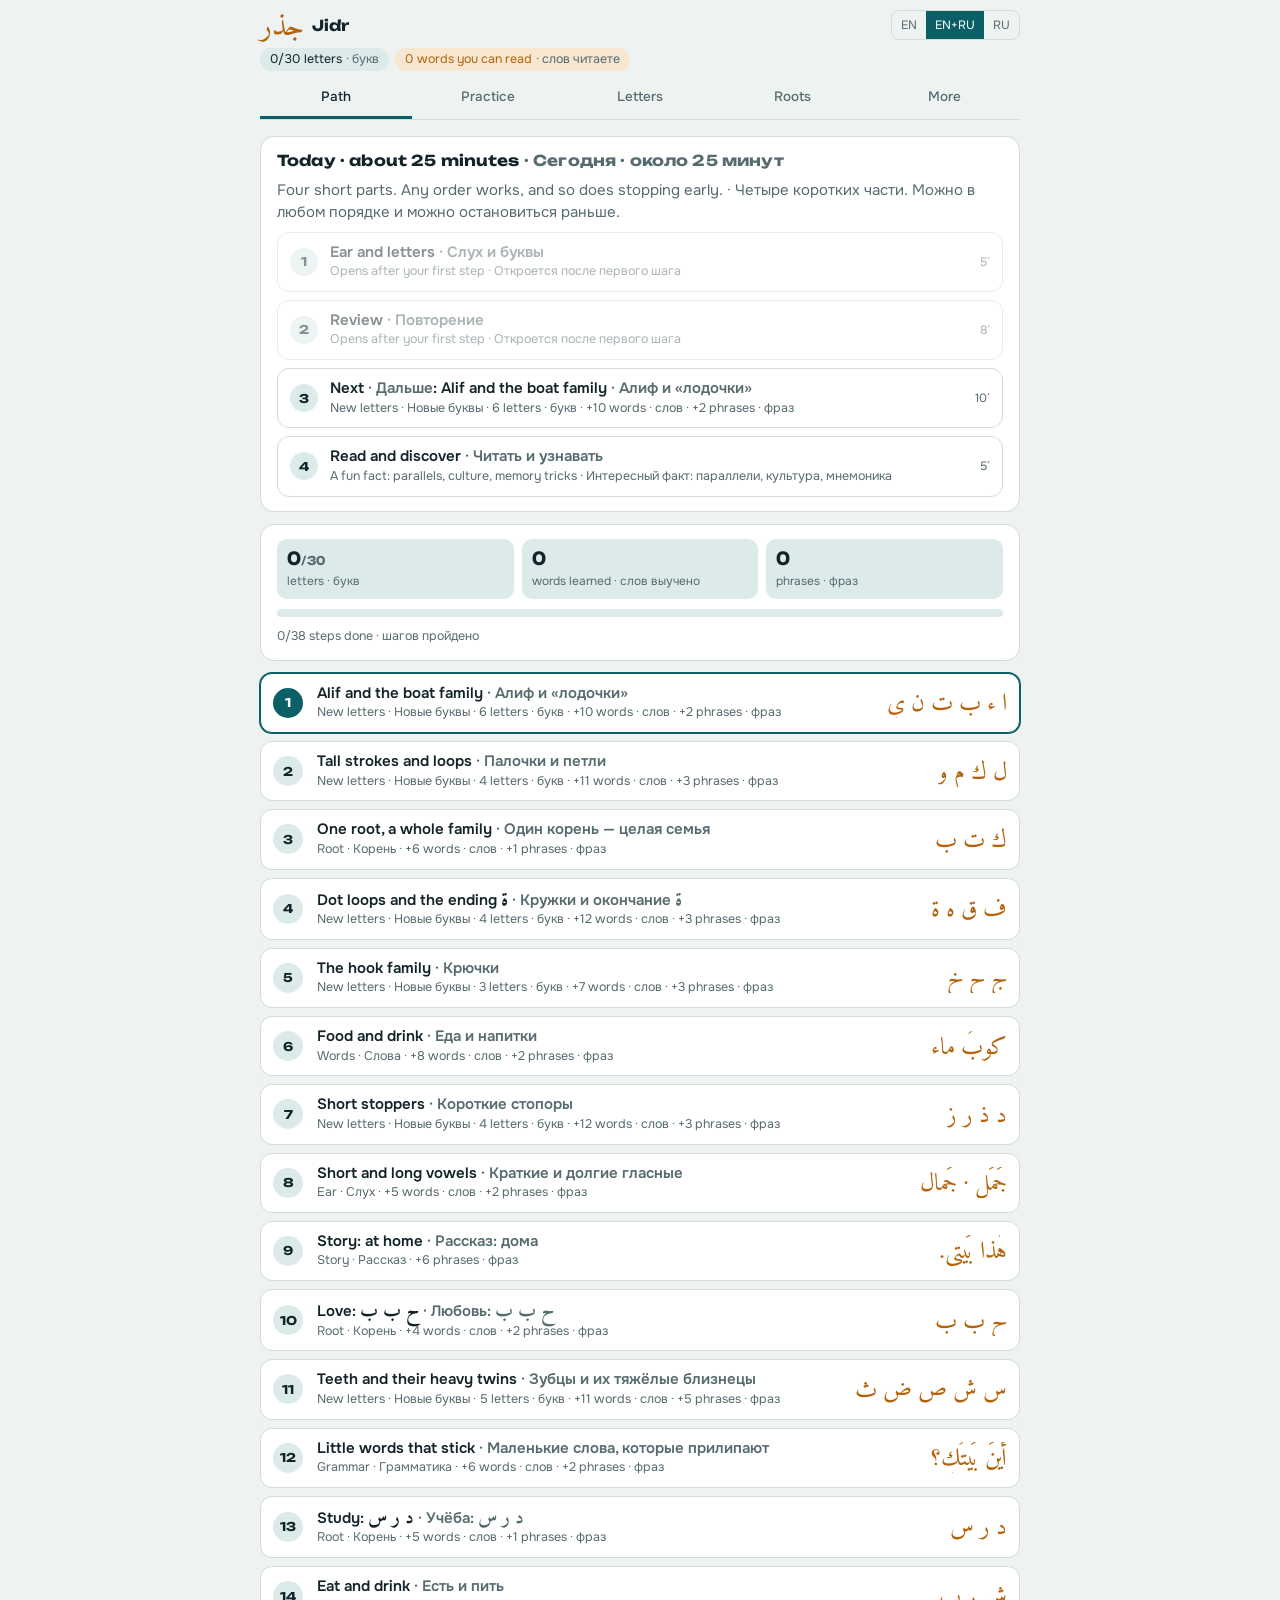
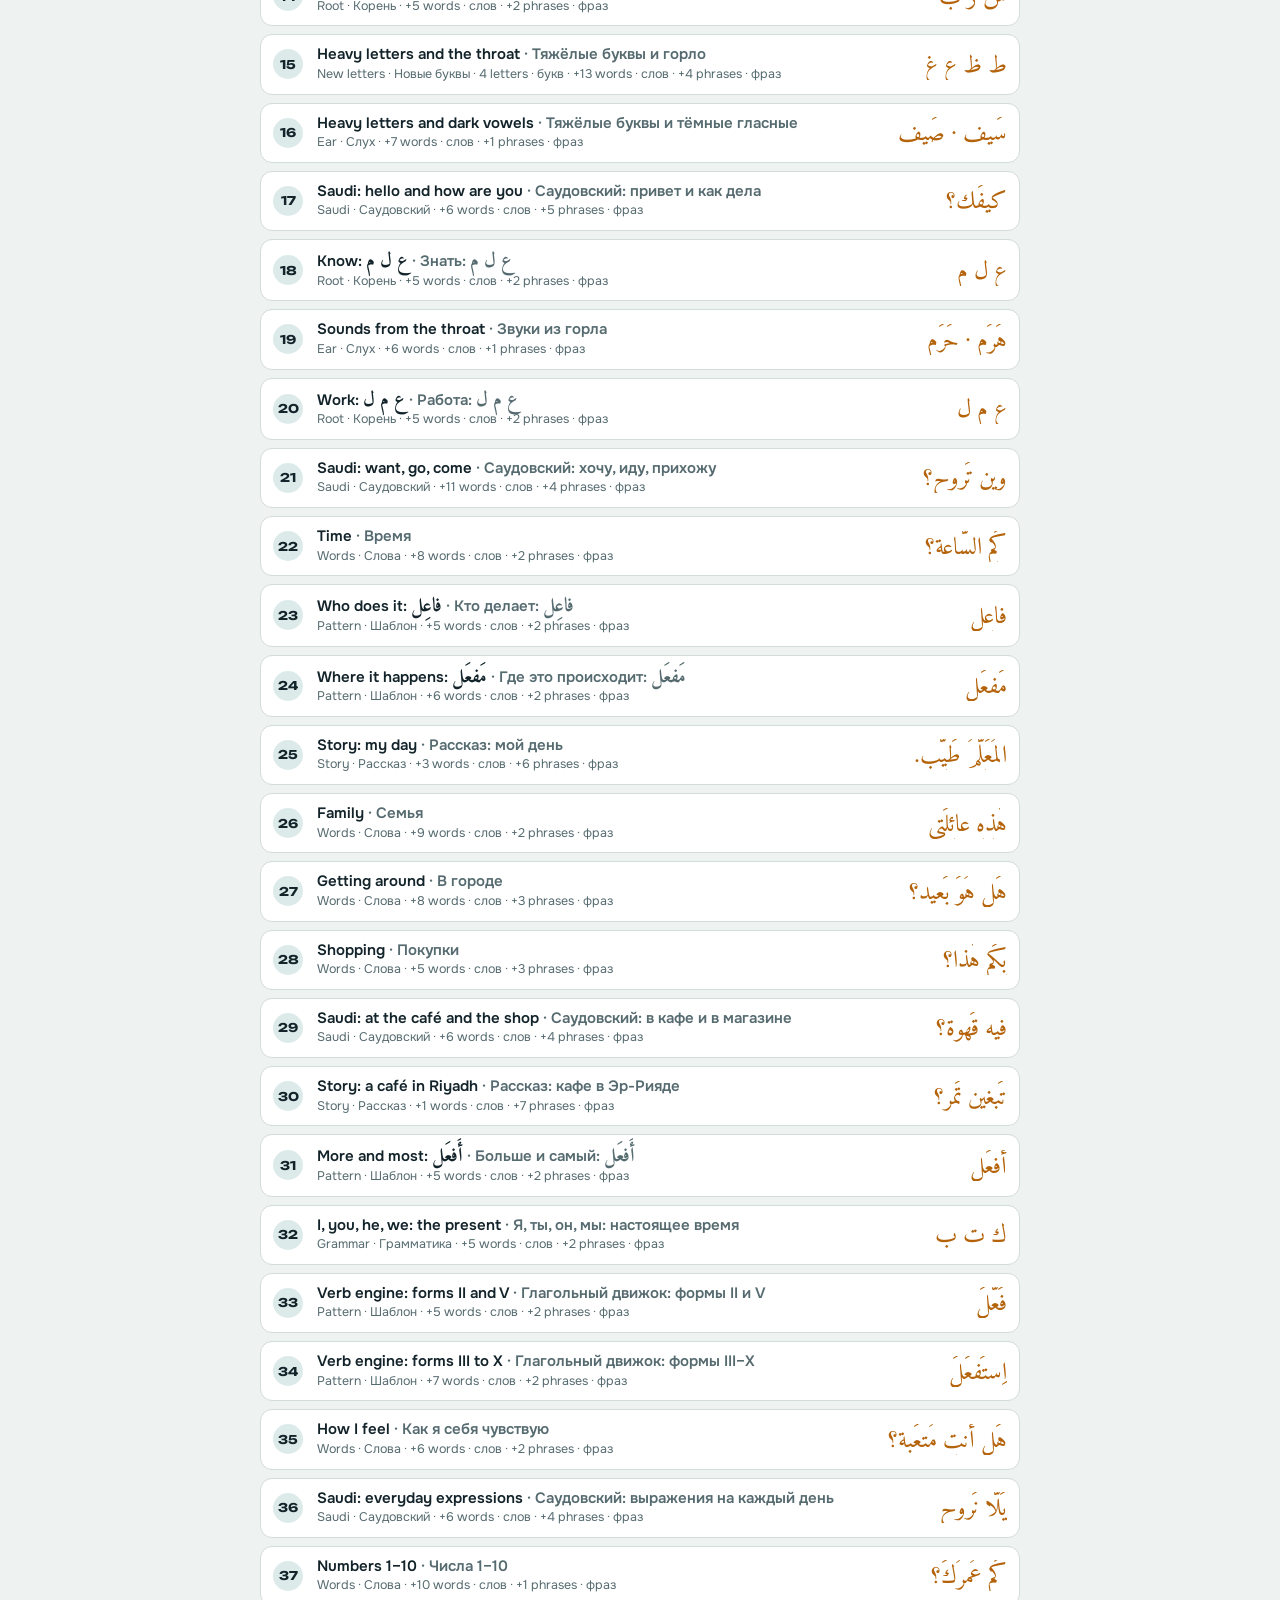
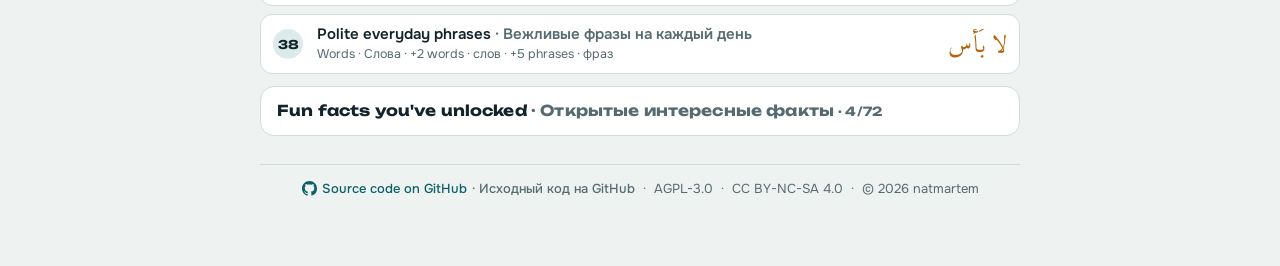
==== index.html @ 7e9fedf8 "Add files via upload" ====
<!doctype html>
<!-- Jidr · Copyright © 2026 natmartem · SPDX-License-Identifier: AGPL-3.0-or-later · see LICENSE and README.md -->
<html lang="en">
<head>
<meta charset="utf-8">
<meta name="viewport" content="width=device-width,initial-scale=1,viewport-fit=cover">
<title>Jidr Arabic</title>
<meta name="description" content="Learn Arabic by roots">
<meta name="theme-color" content="#EEF2F1" media="(prefers-color-scheme: light)">
<meta name="theme-color" content="#0D1A1E" media="(prefers-color-scheme: dark)">
<meta name="color-scheme" content="light dark">
<meta name="mobile-web-app-capable" content="yes">
<meta name="apple-mobile-web-app-capable" content="yes">
<meta name="apple-mobile-web-app-title" content="Jidr">
<link rel="manifest" href="manifest.webmanifest">
<link rel="icon" type="image/png" sizes="32x32" href="icons/favicon-32.png">
<link rel="apple-touch-icon" href="icons/apple-touch-icon.png">
<link rel="stylesheet" href="fonts/fonts.css">
<style>
/* One column of cards under a sticky header. Root letters are always amber; the letter being asked about is pink. */
:root{
  --bg:#EEF2F1; --surface:#FFFFFF; --ink:#12232A; --mute:#566B70; --line:#D2DCDA;
  --accent:#0B5F66; --accent-ink:#FFFFFF; --tint:#DCEBEA;
  --root:#B4630A; --root-tint:#F7E6D0; --hit:#C2185B;
  --good:#1F7A3F; --good-tint:#DDF0E3; --bad:#B3261E; --bad-tint:#F8DEDB;
  --f-display:'Unbounded','Onest',system-ui,sans-serif;
  --f-body:'Onest','Noto Sans','Segoe UI',system-ui,sans-serif;
  --f-ar:'Amiri','Noto Naskh Arabic','Geeza Pro','Traditional Arabic',serif;
  color-scheme:light;
}
@media (prefers-color-scheme:dark){:root:not([data-theme="light"]){
  --bg:#0D1A1E; --surface:#14262B; --ink:#E6F0EE; --mute:#93AAAE; --line:#263C42;
  --accent:#5CC4C9; --accent-ink:#06282B; --tint:#1B3A3F;
  --root:#F0A04B; --root-tint:#3A2A14; --hit:#FF79B0;
  --good:#5BC47E; --good-tint:#16301F; --bad:#FF8A80; --bad-tint:#3A1B19; color-scheme:dark}}
:root[data-theme="dark"]{
  --bg:#0D1A1E; --surface:#14262B; --ink:#E6F0EE; --mute:#93AAAE; --line:#263C42;
  --accent:#5CC4C9; --accent-ink:#06282B; --tint:#1B3A3F;
  --root:#F0A04B; --root-tint:#3A2A14; --hit:#FF79B0;
  --good:#5BC47E; --good-tint:#16301F; --bad:#FF8A80; --bad-tint:#3A1B19; color-scheme:dark}

*{box-sizing:border-box}
html{-webkit-text-size-adjust:100%}
body{margin:0;background:var(--bg);color:var(--ink);font:400 15px/1.5 var(--f-body);
  padding-left:max(16px,env(safe-area-inset-left,0px));padding-right:max(16px,env(safe-area-inset-right,0px));
  padding-bottom:env(safe-area-inset-bottom,0px)}
body::before{content:"";position:fixed;inset:0 0 auto;height:env(safe-area-inset-top,0px);background:var(--bg);z-index:10}
.wrap{max-width:760px;margin:0 auto;padding-block:0 64px}
h1,h2,h3,p{margin:0}
h2{font:700 15px/1.3 var(--f-display);letter-spacing:.01em;text-wrap:balance}
h3{font:600 15px/1.3 var(--f-body)}
small,.muted{color:var(--mute)}
button{font:inherit;color:inherit;cursor:pointer;-webkit-tap-highlight-color:transparent}
:focus-visible{outline:2px solid var(--accent);outline-offset:2px}
[hidden]{display:none!important}

.ar{font-family:var(--f-ar);direction:rtl;unicode-bidi:isolate;line-height:1.6}
.rt{color:var(--root)}
.hit{color:var(--hit)}
.l-ru{color:var(--mute)}
.ai{font-family:var(--f-ar);font-size:1.3em;line-height:1;direction:rtl;unicode-bidi:isolate;white-space:nowrap}
body[data-lang="en"] .l-ru,body[data-lang="en"] .t-ru{display:none}
body[data-lang="ru"] .l-en,body[data-lang="ru"] .t-en,body[data-lang="both"] .t-ru{display:none}
body[data-lang="ru"] .l-ru{color:inherit}
body[data-lang="both"] .l-en+.l-ru::before{content:" · "}
.bl .l-en,.bl .l-ru{display:block}
body[data-lang="both"] .bl .l-en+.l-ru::before{content:none}

/* header */
.top{position:sticky;top:env(safe-area-inset-top,0px);z-index:9;background:var(--bg);padding-top:10px;border-bottom:1px solid var(--line)}
.bar-row{display:flex;align-items:center;justify-content:space-between;gap:8px 12px}
.brand{display:flex;align-items:center;gap:8px;min-width:0}
.brand-ar{font-size:30px;line-height:1;color:var(--root)}
.brand b{font:700 15px var(--f-display)}
.lang{display:flex;border:1px solid var(--line);border-radius:8px;overflow:hidden;flex:none}
.lang button{border:0;background:transparent;padding:5px 9px;font-size:12px;color:var(--mute)}
.lang button[aria-pressed="true"]{background:var(--accent);color:var(--accent-ink)}
.stats{display:flex;flex-wrap:wrap;gap:6px;margin-top:8px}
.pill{display:inline-flex;align-items:center;gap:4px;border-radius:999px;background:var(--tint);padding:2px 10px;font-size:12.5px;font-variant-numeric:tabular-nums}
.pill.root{background:var(--root-tint);color:var(--root)}
.pill.warn{background:var(--bad-tint);color:var(--bad)}
.pill.pop{animation:pop .4s}
.tabs{display:grid;grid-template-columns:repeat(5,1fr);margin-top:6px}
.tabs button{border:0;background:transparent;padding:10px 2px 9px;font-weight:500;font-size:13.5px;color:var(--mute);border-bottom:3px solid transparent}
.tabs button[aria-selected="true"]{color:var(--ink);border-bottom-color:var(--accent)}

main{padding-top:16px;display:flex;flex-direction:column;gap:12px}
.card{background:var(--surface);border:1px solid var(--line);border-radius:14px;padding:14px 16px;display:flex;flex-direction:column;gap:10px}
.lead{color:var(--mute)}
.btn{border:1px solid var(--line);background:var(--surface);border-radius:10px;padding:9px 14px;font-weight:500;text-align:center}
.btn.primary{background:var(--accent);border-color:var(--accent);color:var(--accent-ink)}
.btn.primary .l-ru,.hero .l-ru,.dr.main .l-ru,.seg button[aria-pressed="true"] .l-ru,.lang .l-ru{color:inherit;opacity:.85}
.btn.big{padding:13px 18px;font-size:16px;width:100%}
.btn.link{border:0;background:none;padding:4px 0;color:var(--accent);text-decoration:underline;text-underline-offset:3px}
.btn:disabled{opacity:.45;cursor:not-allowed}
.row{display:flex;flex-wrap:wrap;gap:8px;align-items:center}
.seg{display:inline-flex;border:1px solid var(--line);border-radius:10px;overflow:hidden;align-self:flex-start}
.seg button{border:0;background:var(--surface);padding:7px 12px;font-size:13.5px;color:var(--mute)}
.seg button[aria-pressed="true"]{background:var(--accent);color:var(--accent-ink)}
.bar{height:8px;border-radius:6px;background:var(--tint);overflow:hidden}
.bar i{display:block;height:100%;background:var(--accent);border-radius:6px;transition:width .3s}
.bar.root i{background:var(--root)}

/* small controls */
.spk{flex:none;display:inline-grid;place-items:center;width:34px;height:34px;border-radius:50%;border:0;background:var(--tint);color:var(--accent)}
.spk.big{width:64px;height:64px}
.spk.big svg{width:30px;height:30px}
.spk.playing{background:var(--accent);color:var(--accent-ink)}
.trv{border:1px dashed var(--line);background:transparent;border-radius:6px;padding:0 7px;font-size:12px;color:var(--mute);min-height:26px}
.trs{font-style:italic;color:var(--mute);font-size:13.5px}
.pchip{display:inline-block;border-radius:6px;background:var(--root-tint);padding:0 8px;font-size:18px;line-height:1.5}
.tag{display:inline-block;font-size:11.5px;border-radius:5px;padding:0 6px;background:var(--tint);color:var(--mute)}

/* path */
.hero{background:var(--accent);color:var(--accent-ink);border:0}
.hero .muted,.hero small{color:inherit;opacity:.8}
.hero .btn{background:var(--accent-ink);color:var(--accent);border-color:var(--accent-ink);font-weight:600}
.hero-ar{font-size:44px;line-height:1.4;letter-spacing:.08em}
.kpis{display:grid;grid-template-columns:repeat(3,1fr);gap:8px}
.kpi{background:var(--tint);border-radius:10px;padding:8px 10px}
.kpi b{display:block;font:700 18px var(--f-display);font-variant-numeric:tabular-nums}
.kpi small{font-size:12px}
.steps{display:flex;flex-direction:column;gap:8px}
.st{display:grid;grid-template-columns:34px minmax(0,1fr) auto;gap:10px;align-items:center;width:100%;text-align:left;background:var(--surface);border:1px solid var(--line);border-radius:12px;padding:10px 12px}
.st:disabled{cursor:default}
.st.locked{opacity:.55}
.st.cur{border-color:var(--accent);box-shadow:0 0 0 1px var(--accent)}
.st-n{width:30px;height:30px;border-radius:50%;background:var(--tint);display:grid;place-items:center;font:700 12px var(--f-display)}
.st.done .st-n{background:var(--good);color:var(--surface)}
.st.cur .st-n{background:var(--accent);color:var(--accent-ink)}
.st-t{min-width:0}
.st-t b{display:block;font-weight:600;line-height:1.3}
.st-t small{display:block;font-size:12.5px}
.st-ar{font-size:24px;line-height:1.3;color:var(--root);max-width:34vw;overflow:hidden;white-space:nowrap;text-overflow:ellipsis}

/* step page */
.back{align-self:flex-start;border:0;background:none;color:var(--accent);padding:2px 0;font-weight:500}
.kind{font-size:12px;letter-spacing:.06em;text-transform:uppercase;color:var(--mute)}
.lcard{display:grid;grid-template-columns:84px minmax(0,1fr);gap:4px 14px;padding:10px 0;border-top:1px dashed var(--line)}
.lcard:first-of-type{border-top:0}
.big{font-size:64px;line-height:1.2;text-align:center;color:var(--accent)}
.lc-meta{min-width:0;display:flex;flex-direction:column;gap:4px}
.nm{display:flex;flex-wrap:wrap;gap:4px 8px;align-items:center}
.tr{font-style:italic;color:var(--mute)}
.sm{display:inline-block;border-radius:6px;padding:0 8px;font-size:12.5px;font-weight:500}.sm.sun{background:var(--root-tint);color:var(--root)}.sm.moon{background:var(--tint);color:var(--accent)}
.dots{display:inline-block;background:var(--root-tint);color:var(--root);border-radius:6px;padding:0 8px;font-size:12.5px;font-weight:500;align-self:flex-start}
.snd{font-size:13.5px}
.snd .lg{display:inline-block;width:24px;font-size:11px;font-weight:600;color:var(--mute)}
.forms{grid-column:1 / -1;display:flex;flex-wrap:wrap;gap:6px}
.fm{text-align:center;min-width:56px;background:var(--tint);border-radius:8px;padding:2px 8px 3px}
.fm .ar{font-size:30px;line-height:1.85;display:block}
.fm small{margin-top:-2px}
.fm small{font-size:10.5px;display:block}
.alike{grid-column:1 / -1;font-size:13px;display:flex;flex-wrap:wrap;gap:4px 10px;align-items:center}
.alike .ar{font-size:24px;line-height:1.2}
.alike .me{color:var(--accent)}
.marks{display:grid;grid-template-columns:repeat(auto-fit,minmax(96px,1fr));gap:8px}
.mk{background:var(--tint);border-radius:10px;padding:6px;text-align:center}
.mk .ar{font-size:32px;line-height:1.4}
.mk b{display:block;font-size:13px}
.mk small{font-size:11.5px;display:block}
.wl{display:flex;flex-direction:column}
.wr{display:grid;grid-template-columns:minmax(104px,40%) minmax(0,1fr);gap:4px 12px;align-items:center;padding:8px 0;border-top:1px solid var(--line)}
.wr:first-child{border-top:0}
.wr .w-ar{font-size:32px;line-height:1.45;text-align:center}
.wr.ph{grid-template-columns:1fr}
.wr.ph .w-ar{font-size:30px;text-align:right}
.w-i{min-width:0;display:flex;flex-direction:column;gap:4px}
.w-i .row{gap:6px}
.wr.locked .w-ar{opacity:.45}
.need{font-size:12px;color:var(--mute)}
.rootbig{font-size:52px;line-height:1.3;letter-spacing:.25em;color:var(--root);text-align:center}
.patbig{font-size:46px;line-height:1.4;text-align:center}
.sticky-cta{position:sticky;bottom:calc(10px + env(safe-area-inset-bottom,0px));z-index:5;display:flex;flex-direction:column;gap:6px;align-items:stretch}
.sticky-cta .btn.primary{box-shadow:0 6px 20px rgba(0,0,0,.18)}

.lex{grid-column:1 / -1;display:flex;flex-direction:column;gap:2px;margin-top:4px}
.lx{display:grid;grid-template-columns:minmax(96px,38%) minmax(0,1fr) auto;gap:10px;align-items:center;border-top:1px solid var(--line);padding:4px 0}
.lx .ar{font-size:32px;line-height:1.5;text-align:center}
.lx>span:nth-child(2){font-size:14px}
.splt{display:block;width:100%;font-size:28px;line-height:1.6;letter-spacing:.06em;color:var(--accent)}
.wr.ph .splt{text-align:right}
.trv[aria-pressed="true"]{border-style:solid;color:var(--accent)}
.mrk{display:grid;grid-template-columns:96px minmax(0,1fr);gap:12px;align-items:center;padding:8px 0;border-top:1px dashed var(--line)}
.mrk:first-of-type{border-top:0}
.mrk-ex{font-size:34px;text-align:center;color:var(--accent)}
.mrk p{font-size:14px;color:var(--mute)}
.syl{display:flex;flex-wrap:nowrap;gap:5px;align-items:center;padding:6px 0;border-top:1px dashed var(--line)}
.syl:first-of-type{border-top:0}
.sy{flex:1 1 40px;min-width:0;max-width:60px;text-align:center;background:var(--tint);border-radius:8px;padding:0 2px}
.sy .ar{display:block;font-size:28px;line-height:1.9}
.sy small{display:block;font-size:12px;line-height:1.2;padding-bottom:2px}

button.pchip{border:0;color:inherit;cursor:pointer}
button.pc{border:0;font:inherit;color:inherit;cursor:pointer;display:flex;flex-direction:column;align-items:center;gap:2px}
button.pc .tag{margin-top:4px}
.pbtn{display:block;width:100%;border:0;background:none;color:inherit;font-family:var(--f-ar)}
.sheet-bg{position:fixed;inset:0;background:rgba(0,0,0,.45);z-index:40}
.sheet{position:fixed;left:0;right:0;bottom:0;max-height:88vh;overflow-y:auto;z-index:41;background:var(--surface);border-radius:18px 18px 0 0;
  padding:12px max(16px,env(safe-area-inset-left,0px)) calc(20px + env(safe-area-inset-bottom,0px));display:flex;flex-direction:column;gap:8px;max-width:760px;margin:0 auto;box-shadow:0 -8px 30px rgba(0,0,0,.25)}
.sheet .x{border:0;background:none;font-size:26px;line-height:1;color:var(--mute);padding:2px 8px}
.peqs{display:flex;flex-direction:column}
.peq{padding:8px 0;border-top:1px solid var(--line);display:flex;flex-direction:column;gap:2px}
.peq:first-child{border-top:0}
.peq.locked .peq-f{opacity:.6}
.peq-f{font-size:26px;line-height:1.6;display:flex;flex-wrap:wrap;align-items:center;gap:2px 8px;justify-content:flex-start}
.peq-f .r{color:var(--root);letter-spacing:.2em}
.peq-f .pt{font-size:22px;opacity:.85}
.peq-f .plus{font:600 16px var(--f-body);color:var(--mute)}
.peq-f .w{font-size:32px}
.peq-m{font-size:14px}
body.noscroll{overflow:hidden}

.sylg{display:grid;grid-template-columns:34px repeat(6,minmax(0,1fr));gap:5px;align-items:center}
.sylg .vh{text-align:center;font-size:12.5px;color:var(--mute);font-weight:600}
.sylg .sy{text-align:center;background:var(--tint);border-radius:8px;font-size:28px;line-height:1.9;min-width:0}
.sylg .sys .spk{width:30px;height:30px}
.lname{font-size:24px;line-height:1.3;color:var(--accent)}
.cue{font-size:14px;color:var(--mute)}
.mn{font-size:13.5px;background:var(--tint);border-radius:8px;padding:4px 8px}
.q-cue{font:600 22px/1.35 var(--f-body);color:var(--accent);max-width:22ch}
.vchip{display:inline-block;border-radius:999px;background:var(--root-tint);color:var(--root);font:700 18px var(--f-display);padding:2px 14px}
.vl{font:700 20px var(--f-display)}
.q-pic,.pic{font-size:54px;line-height:1.2}
.pic{font-size:40px}
.gl{font-size:24px;color:var(--root);letter-spacing:.15em}
.fact{background:var(--tint);border-radius:10px;padding:10px 12px;display:flex;flex-direction:column;gap:4px}
.fact .fk{font-size:12px;font-weight:600;letter-spacing:.03em;color:var(--accent)}
.fact p{font-size:14.5px}
details.disc>summary{list-style:none;cursor:pointer}
details.disc>summary::-webkit-details-marker{display:none}
.sess{gap:8px}
.sb{display:grid;grid-template-columns:30px minmax(0,1fr) auto;gap:10px;align-items:center;text-align:left;border:1px solid var(--line);background:var(--surface);border-radius:12px;padding:10px 12px;width:100%}
.sb:disabled{opacity:.5}
.sb-n{width:28px;height:28px;border-radius:50%;background:var(--tint);display:grid;place-items:center;font:700 12px var(--f-display)}
.sb.ok .sb-n{background:var(--good);color:var(--surface)}
.sb-t{min-width:0}.sb-t b{display:block;font-weight:600;line-height:1.3}.sb-t small{display:block;font-size:12.5px}
.sb-m{font-size:12px;color:var(--mute)}
.pair{display:grid;grid-template-columns:1fr auto 1fr;gap:8px;align-items:center;padding:8px 0;border-top:1px dashed var(--line)}
.pair:first-of-type{border-top:0}
.pw{display:flex;flex-direction:column;align-items:center;gap:2px;text-align:center}
.pw .ar{font-size:34px;line-height:1.5}
.pw small{font-size:12.5px}
.vs{font-size:20px;color:var(--mute)}
.story-t{font-size:30px;line-height:1.9;text-align:right}
.story details>summary{cursor:pointer;color:var(--accent);font-weight:500}

.kb{display:flex;flex-direction:column;gap:5px;margin-top:2px}
.kbr{display:flex;gap:4px;justify-content:center}
.kbk{flex:1 1 0;min-width:0;max-width:44px;height:46px;border:1px solid var(--line);background:var(--surface);border-radius:8px;font:24px/1 var(--f-ar);padding:0}
.kbk.wide{max-width:none;flex:4 1 0;font:500 14px var(--f-body)}
.kbk:active{background:var(--tint)}
.typed{min-height:66px}
.hint{display:block;text-align:center;letter-spacing:.2em;color:var(--mute);font-size:14px}
.skills>summary{list-style:none;cursor:pointer;display:flex;flex-direction:column;gap:2px}
.skills>summary::-webkit-details-marker{display:none}
.skills h3{margin-top:8px}
.skr{display:flex;flex-direction:column;gap:3px;padding:4px 0}
.skr-t{display:flex;flex-wrap:wrap;justify-content:space-between;gap:2px 8px;font-size:14px}
.skr-t>span{flex:1 1 12em;min-width:0}
.skr-t small{white-space:nowrap}
.skb{position:relative;height:8px;border-radius:6px;background:var(--tint)}
.skb i{display:block;height:100%;border-radius:6px;background:var(--accent)}
.skb b{position:absolute;top:-3px;width:2px;height:14px;background:var(--ink);opacity:.5}
.txt{display:flex;flex-direction:column;gap:8px;padding:8px 0;border-top:1px dashed var(--line)}
.txt:first-of-type{border-top:0}
.tl{display:inline}
.tlist{display:flex;flex-direction:column;gap:6px}
.tli{display:flex;gap:10px;align-items:center;text-align:left;border:1px solid var(--line);background:var(--surface);border-radius:10px;padding:8px 12px}
.tli span{width:26px;height:26px;border-radius:50%;background:var(--tint);display:grid;place-items:center;font:700 11px var(--f-display);flex:none}
.tli.later{opacity:.6}
.spk-row{display:flex;flex-wrap:wrap;justify-content:space-between;align-items:center;gap:8px;padding:6px 0;border-top:1px solid var(--line)}
.spk-row small{display:block}
.vgrid-wrap{overflow-x:auto;-webkit-overflow-scrolling:touch}
.vgrid{border-collapse:collapse;font-size:14px}
.vgrid th,.vgrid td{padding:4px 6px;text-align:center;border-bottom:1px solid var(--line);white-space:nowrap}
.vgrid td .ar{font-size:22px}
.vgrid .dim{opacity:.45}
.vgrid th.ar{font-size:20px;letter-spacing:.15em}
a{color:var(--accent)}

.foot{display:flex;flex-wrap:wrap;justify-content:center;align-items:center;gap:4px 8px;margin-top:28px;padding:14px 0 4px;border-top:1px solid var(--line);font-size:13px;color:var(--mute)}
.foot a{display:inline-flex;align-items:center;gap:5px;color:var(--mute);text-decoration:none}
.foot a:first-child{color:var(--accent);font-weight:500}
.foot a:hover{text-decoration:underline}

/* letters + roots tabs */
.ltiles{display:flex;flex-wrap:wrap;gap:8px;direction:rtl}
.lt{width:56px;height:62px;border-radius:10px;border:1px solid var(--line);background:var(--surface);font:32px/1 var(--f-ar);display:grid;place-items:center;position:relative}
.lt.off{opacity:.4}
.lt[aria-expanded="true"]{border-color:var(--accent);box-shadow:0 0 0 1px var(--accent)}
.lt .au{position:absolute;top:3px;left:4px;width:7px;height:7px;border-radius:50%;background:var(--accent)}
details.rt-d{background:var(--surface);border:1px solid var(--line);border-radius:12px}
details.rt-d>summary{list-style:none;display:flex;align-items:center;gap:12px;padding:10px 14px;cursor:pointer}
details.rt-d>summary::-webkit-details-marker{display:none}
.r-ar{font-size:30px;line-height:1.3;letter-spacing:.2em;color:var(--root);min-width:84px;text-align:center}
.r-t{flex:1;min-width:0}
.r-t small{display:block}
.chev{flex:none;transition:transform .15s;color:var(--mute)}
details[open] .chev{transform:rotate(90deg)}
details.rt-d .wl{padding:0 14px 8px}
.pcards{display:grid;grid-template-columns:repeat(auto-fill,minmax(150px,1fr));gap:8px}
.pc{background:var(--tint);border-radius:10px;padding:8px 10px;text-align:center}
.pc .ar{font-size:30px;display:block;line-height:1.5}
.pc small{display:block;font-size:12px}
.pc .ex{font-size:20px;color:var(--ink)}

/* practice */
.drills{display:grid;grid-template-columns:repeat(auto-fit,minmax(200px,1fr));gap:10px}
.dr{display:flex;flex-direction:column;gap:4px;text-align:left;background:var(--surface);border:1px solid var(--line);border-radius:12px;padding:12px 14px}
.dr b{font-weight:600}
.dr .ar{font-size:26px;line-height:1.3;color:var(--root)}
.dr:disabled{opacity:.5}
.dr.main{background:var(--accent);color:var(--accent-ink);border-color:var(--accent)}
.dr.main small,.dr.main .ar{color:inherit;opacity:.85}

/* quiz */
.quiz{display:flex;flex-direction:column;gap:12px}
.qhead{display:flex;align-items:center;gap:10px}
.qhead .x{border:0;background:none;font-size:24px;line-height:1;color:var(--mute);padding:4px 6px}
.qhead .bar{flex:1}
.qlabel{font-weight:600;color:var(--mute);text-align:center}
.qbox{display:flex;flex-direction:column;align-items:center;gap:8px;text-align:center;min-height:110px;justify-content:center}
.q-letter{font-size:104px;line-height:1.75;color:var(--accent)}
.q-word{font-size:60px;line-height:1.45}
.q-phrase{font-size:38px;line-height:1.6}
.q-mean{font:600 22px/1.35 var(--f-body)}
.q-snd{font:700 34px var(--f-display);color:var(--accent)}
.q-root{font-size:34px;line-height:1.4}
.q-root .r{color:var(--root);letter-spacing:.25em}
.q-root .plus{font:600 22px var(--f-body);color:var(--mute);margin:0 8px}
.opts{display:grid;grid-template-columns:1fr 1fr;gap:8px}
.opts.one{grid-template-columns:1fr}
.opt{border:1.5px solid var(--line);background:var(--surface);border-radius:12px;padding:10px;min-height:58px;text-align:center;min-width:0;overflow-wrap:anywhere}
.opt .ar{font-size:34px;line-height:1.35}
.opt .ar.sm{font-size:26px}
.opt small{display:block;font-size:12px}
.opt.right{background:var(--good-tint);border-color:var(--good);animation:pop .3s}
.opt.wrong{background:var(--bad-tint);border-color:var(--bad);animation:shake .3s}
.built{min-height:72px;border-bottom:2px solid var(--line);font-size:48px;line-height:1.45;text-align:center;padding:0 8px}
.built.ok{border-color:var(--good);color:var(--good)}
.built.no{border-color:var(--bad)}
.tiles{display:flex;flex-wrap:wrap;gap:8px;justify-content:center}
.tile{min-width:52px;height:58px;padding:0 10px;border-radius:10px;border:1.5px solid var(--line);background:var(--surface);font:32px/1 var(--f-ar)}
.tile.w{font-size:26px}
.tile:disabled{opacity:.25}
.fb{border-radius:12px;padding:10px 12px;display:flex;flex-direction:column;gap:6px}
.fb.right{background:var(--good-tint)}
.fb.wrong{background:var(--bad-tint)}
.fb .ar{font-size:30px;line-height:1.45}
.fb .row{gap:8px}
.score{font:700 46px var(--f-display);text-align:center;color:var(--accent)}
.unl{display:flex;flex-wrap:wrap;gap:8px;justify-content:center}
.unl>span{background:var(--root-tint);border-radius:10px;padding:2px 12px;font-size:28px}
#toast{position:fixed;left:50%;bottom:calc(24px + env(safe-area-inset-bottom,0px));transform:translateX(-50%);background:var(--ink);color:var(--bg);padding:8px 16px;border-radius:999px;font-weight:600;font-size:14px;opacity:0;pointer-events:none;transition:opacity .2s;z-index:20;white-space:nowrap}
#toast.on{opacity:1}
.confetti{position:fixed;inset:0;pointer-events:none;z-index:30;overflow:hidden}
.confetti i{position:absolute;top:-12px;width:9px;height:14px;border-radius:2px;animation:fall 1.8s ease-in forwards}
@keyframes fall{to{transform:translateY(105vh) rotate(540deg);opacity:.6}}
@keyframes pop{0%{transform:scale(1)}40%{transform:scale(1.06)}100%{transform:scale(1)}}
@keyframes shake{0%,100%{transform:translateX(0)}25%{transform:translateX(-4px)}75%{transform:translateX(4px)}}

/* manage */
.ta{width:100%;min-height:90px;resize:vertical;border:1px solid var(--line);border-radius:10px;padding:10px;background:var(--bg);color:var(--ink);font:16px/1.4 ui-monospace,SFMono-Regular,Menlo,Consolas,monospace}
.ta.sm{min-height:60px}
label.btn{display:inline-block}
.msg{border-radius:10px;padding:10px 12px;font-size:14px;overflow-wrap:anywhere}
.msg.ok{background:var(--good-tint)}
.msg.bad{background:var(--bad-tint)}
.msg ul{margin:4px 0 0;padding-left:18px}
.packrow,.kv{display:flex;align-items:center;justify-content:space-between;gap:12px;padding:7px 0;border-top:1px solid var(--line);font-size:14px}
.packrow:first-child,.kv:first-child{border-top:0}
.packrow>div{flex:1;min-width:0}
.packrow b,.packrow small{display:block}
.kv span:last-child{text-align:right}
.mono{font:13px ui-monospace,Menlo,Consolas,monospace;overflow-wrap:anywhere}

@media (max-width:400px){.q-letter{font-size:88px}.q-word{font-size:50px}.q-phrase{font-size:32px}.big{font-size:54px}.lcard{grid-template-columns:70px minmax(0,1fr)}.tabs button{font-size:12.5px}}
@media (prefers-reduced-motion:reduce){*{animation:none!important;transition:none!important}.confetti{display:none}}
</style>
</head>
<body data-lang="both">
<div class="wrap">
  <header class="top">
    <div class="bar-row">
      <div class="brand"><span class="ar brand-ar" lang="ar">جذر</span><b>Jidr</b></div>
      <div class="lang" role="group" aria-label="Explanation language">
        <button type="button" data-lang="en" aria-pressed="false">EN</button>
        <button type="button" data-lang="both" aria-pressed="true">EN+RU</button>
        <button type="button" data-lang="ru" aria-pressed="false">RU</button>
      </div>
    </div>
    <div class="stats" id="stats" aria-live="polite"></div>
    <nav class="tabs" id="tabs" aria-label="Sections">
      <button type="button" data-tab="path"><span class="t-en">Path</span><span class="t-ru">Путь</span></button>
      <button type="button" data-tab="practice"><span class="t-en">Practice</span><span class="t-ru">Тренинг</span></button>
      <button type="button" data-tab="letters"><span class="t-en">Letters</span><span class="t-ru">Буквы</span></button>
      <button type="button" data-tab="roots"><span class="t-en">Roots</span><span class="t-ru">Корни</span></button>
      <button type="button" data-tab="manage"><span class="t-en">More</span><span class="t-ru">Ещё</span></button>
    </nav>
  </header>
  <main id="view"></main>
  <footer class="foot" id="foot"></footer>
</div>
<div id="toast" role="status"></div>
<audio id="player" preload="none"></audio>
<script src="course.js"></script>
<script>
"use strict";
/* ================= basics ================= */
const C=window.COURSE;
const APP_VERSION="3.1.0",STATE_VER=2;
const $=(s,r)=>(r||document).querySelector(s);
const $$=(s,r)=>[...(r||document).querySelectorAll(s)];
const esc=s=>String(s).replace(/[&<>"]/g,c=>({"&":"&amp;","<":"&lt;",">":"&gt;",'"':"&quot;"}[c]));
const AR_RUN=/[\u25CC\u0600-\u06FF]+(?:[ \u00A0]+[\u25CC\u0600-\u06FF]+)*/g;
const ai=t=>/class="ar|data-/.test(t)?t:String(t).replace(AR_RUN,m=>`<span class="ai" lang="ar">${m}</span>`);
const bi=(en,ru)=>`<span class="l-en">${ai(en)}</span><span class="l-ru">${ai(ru)}</span>`;
const shuffle=a=>{a=a.slice();for(let i=a.length-1;i>0;i--){const j=Math.floor(Math.random()*(i+1));[a[i],a[j]]=[a[j],a[i]]}return a};
const pick=a=>a[Math.floor(Math.random()*a.length)];
const uniq=a=>[...new Set(a)];
const ZWJ="‍";
const HAR=/[ً-ٰٟـ]/;
const PUNCT=/[\s؟،.!?,]/;
const SEAT={"أ":"اء","إ":"اء","آ":"اء","ؤ":"وء","ئ":"يء","ى":"ي"};
const BASE={"أ":"ا","إ":"ا","آ":"ا","ؤ":"و","ئ":"ي","ى":"ي"};
const skel=s=>[...s].filter(c=>!HAR.test(c)).join("");
const nrm=s=>[...skel(s)].map(c=>BASE[c]||c).join("");
const today=()=>Math.floor((Date.now()-new Date().getTimezoneOffset()*6e4)/864e5);
function clusters(ar){const out=[];for(const ch of ar){if(HAR.test(ch)&&out.length)out[out.length-1]+=ch;else out.push(ch)}return out}

/* ================= letters ================= */
const LET=C.letters.map(a=>({c:a[0],n:a[1],tr:a[2],en:a[3],ru:a[4],dots:C.dots[a[5]],conn:!!a[6],fam:a[7],say:a[8],key:"L:"+a[0]}));
const byC={};LET.forEach(l=>byC[l.c]=l);
const LI=C.letterInfo||{};LET.forEach(l=>{const x=LI[l.c]||[];l.name=x[0]||l.c;l.cue=x[1]||[l.tr,l.tr];l.mn=x[2]||null});
C.sounds.forEach((g,i)=>{for(const c of g.L)if(byC[c])byC[c].sg=i});
function reqLetters(ar){const o=new Set();for(const ch of ar){if(HAR.test(ch)||PUNCT.test(ch))continue;for(const c of (SEAT[ch]||ch))if(byC[c])o.add(c)}return [...o]}
function forms(l){
  if(l.c==="ء")return [["alone","отдельно",l.c]];
  if(l.c==="ة")return [["alone","отдельно",l.c],["end","в конце","ـ"+l.c]];
  if(l.conn)return [["alone","отдельно",l.c],["start","в начале",l.c+"ـ"],["middle","в середине","ـ"+l.c+"ـ"],["end","в конце","ـ"+l.c]];
  return [["alone","отдельно",l.c],["end","в конце","ـ"+l.c]];
}

/* ================= saved data (lives on this phone) =================
   localStorage "jidr-state": progress + settings. "jidr-packs": lessons added in the app.
   Recordings loaded from a file live in IndexedDB. Code updates never touch any of these.
   If the saved shape changes, bump STATE_VER and upgrade inside migrate(). */
const DEF={ver:STATE_VER,done:[],srs:{},lang:"both",tab:"path",xp:0,streak:0,lastDay:0,tr:"off",auto:true,sess:null,seenF:[],vz:"full",sk:{},ct:{},readT:[],letView:"shape",lastBackup:0};
let S=Object.assign({},DEF,{done:[],srs:{}});
let PACKS=[],storageOK=true;
function migrate(s){
  s=Object.assign({},DEF,{done:[],srs:{}},s||{});
  if(!s.ver||s.ver<2){ /* v1 tracked letter groups of the old layout; the path is new, so it starts fresh */
    s.done=[];s.srs={};if(s.tab&&!["path","practice","letters","roots","manage"].includes(s.tab))s.tab="path";delete s.learned;delete s.best;s.ver=2;
  }
  if(!Array.isArray(s.done))s.done=[];
  if(!s.srs||typeof s.srs!=="object")s.srs={};
  if(!["en","ru","both"].includes(s.lang))s.lang="both";
  if(!["off","tap"].includes(s.tr))s.tr="off";
  if(!Array.isArray(s.seenF))s.seenF=[];
  if(!["full","fade","off"].includes(s.vz))s.vz="full";
  if(!s.sk||typeof s.sk!=="object")s.sk={};
  if(!s.ct||typeof s.ct!=="object")s.ct={};
  if(!Array.isArray(s.readT))s.readT=[];
  return s;
}
try{const raw=localStorage.getItem("jidr-state");if(raw)S=migrate(JSON.parse(raw))}catch(e){}
try{localStorage.setItem("jidr-probe","1");localStorage.removeItem("jidr-probe")}catch(e){storageOK=false}
const save=()=>{try{localStorage.setItem("jidr-state",JSON.stringify(S))}catch(e){storageOK=false}};
const savePacks=a=>{try{localStorage.setItem("jidr-packs",JSON.stringify(a));return true}catch(e){return false}};

/* ================= gentle ramp: marks, syllables, word weight =================
   Words are shown lightest first. Each extra mark is explained in the step where it first appears.
   Letter steps start with syllables (بَ بِ بُ با بي بو) before whole words. */
/* vowel marks: full, fading for well-known items, or off (like adult texts) */
const bare=ar=>[...ar].filter(c=>!/[\u064B-\u0652\u0670]/.test(c)).join("");
function vz(it){const ar=it.ar;if(S.vz==="off")return bare(ar);if(S.vz==="fade"){const r=S.srs[it.key];if(r&&r.b>=4)return bare(ar)}return ar}
const weight=ar=>{let w=skel(ar).replace(/\s/g,"").length;for(const c of ar){if(c==="\u0651")w+=2;else if(/[\u064B-\u064D\u0670]/.test(c))w+=2}if(/[آإؤئى]/.test(ar))w+=1;if(/(^|\s)ال/.test(ar))w+=1;return w};
const MARKS=[
 {k:"al",test:a=>/(^|\s)(وَ)?ال/.test(a),t:["الـ means “the”","الـ — артикль"],
  en:"الـ at the start of a word means “the”: يَوم day → اليَوم the day (today). The alif is silent inside a phrase.",
  ru:"الـ в начале слова — определённый артикль: يَوم день → اليَوم этот день (сегодня). Внутри фразы алиф не читается."},
 {k:"shadda",test:a=>a.includes("\u0651"),t:["◌ّ shadda: say the letter twice","◌ّ шадда: буква звучит дважды"],
  en:"The small w-shaped mark doubles the letter: أُمّ is umm, held a little longer.",
  ru:"Маленький значок в форме w удваивает букву: أُمّ — это «умм», с задержкой на м."},
 {k:"dagger",test:a=>a.includes("\u0670"),t:["◌ٰ small alif: a hidden long ā","◌ٰ маленький алиф: скрытое долгое ā"],
  en:"A tiny upright alif above a letter is a long ā: لٰكِن = lākin. Only a handful of very common words use it.",
  ru:"Крошечный вертикальный алиф над буквой — это долгое ā: لٰكِن = ляакин. Встречается лишь в нескольких частых словах."},
 {k:"tanwin",test:a=>/[\u064B-\u064D]/.test(a),t:["◌ً tanwīn: an -n at the end","◌ً танвин: -н в конце"],
  en:"A doubled vowel mark at the end adds -n: أَهلاً = ahlan. The alif after it is just a seat, not read.",
  ru:"Удвоенный значок гласной в конце добавляет -н: أَهلاً = ахлян. Алиф после него — подставка, не читается."},
 {k:"madda",test:a=>a.includes("آ"),t:["آ  madda: a catch + long ā","آ  мадда: смычка + долгое ā"],
  en:"The wavy line over alif means hamza followed by a long ā: آكُلُ = ʾākulu.",
  ru:"Волнистая черта над алифом — хамза и долгое ā: آكُلُ = аакулу."},
 {k:"maqsura",test:a=>a.includes("ى"),t:["ى  at the end: long a","ى  в конце: долгое а"],
  en:"ي without dots at the end of a word is read as a long a: عَلى = ʿalā.",
  ru:"ي без точек в конце слова читается как долгое а: عَلى = аля."},
 {k:"seat",test:a=>/[ؤئ]/.test(a),t:["Hamza sitting on و or ي","Хамза на و или ي"],
  en:"Hamza ء can sit on a و (ؤ) or a dotless ي (ئ). The sound stays the same short catch: سُؤال = suʾāl.",
  ru:"Хамза ء может сидеть на و (ؤ) или на ي без точек (ئ). Звук тот же — короткая смычка: سُؤال = суаль."},
 {k:"under",test:a=>a.includes("إ"),t:["إ  hamza below: starts with i","إ  хамза снизу: начало на «и»"],
  en:"Hamza under the alif means the word opens with an i: إِلى = ilā.",
  ru:"Хамза под алифом — слово начинается на «и»: إِلى = иля."}
];
const VK=["a","i","u","ā","ī","ū"];
const VLAB={a:["a","а"],i:["i","и"],u:["u","у"],"ā":["aa","аа"],"ī":["ii","ии"],"ū":["uu","уу"]};
const VMARK={a:"\u064E",i:"\u0650",u:"\u064F"},VLONG={"ā":["\u064E","ا"],"ī":["\u0650","ي"],"ū":["\u064F","و"]};
/* syllables for one letter: short a/i/u, plus long aa/ii/uu when those letters are known */
function sylFor(l,ks){
  if("اءة".includes(l.c))return [];
  const out=["a","i","u"].map(v=>({ar:l.c+VMARK[v],v}));
  Object.keys(VLONG).forEach(v=>{const [m,c]=VLONG[v];if(ks.has(c))out.push({ar:l.c+m+c,v})});
  return out;
}
const vhead=()=>`<span></span>${VK.map(v=>`<span class="vh">${bi(VLAB[v][0],VLAB[v][1])}</span>`).join("")}`;
const sylRow=(l,ks)=>{const sy=sylFor(l,ks);return `<span class="sys">${spk(l.key)}</span>${VK.map(v=>{const x=sy.find(o=>o.v===v);return x?`<span class="sy ar" lang="ar">${x.ar}</span>`:"<span></span>"}).join("")}`};
const lettersUpTo=st=>new Set(STEPS.slice(0,st.si+1).flatMap(s=>s.letters.map(l=>l.c)));
const splitHtml=ar=>clusters(ar).map(c=>c===" "?"\u2003":esc(c)).join(" ");
const splitBtn=ar=>clusters(ar).filter(c=>c.trim()).length<3?"":`<button type="button" class="trv" data-split>${bi("Split","По буквам")}</button><span class="splt ar" lang="ar" hidden>${splitHtml(ar)}</span>`;
function basicVowelCard(){
  const m=[["بَ","a","fatha"],["بِ","i","kasra"],["بُ","u","damma"],["با","ā","+ ا"],["بي","ī","+ ي"],["بو","ū","+ و"]];
  return `<section class="card"><h2>${bi("How to read vowels","Как читать гласные")}</h2>
  <p class="lead">${bi("Letters are consonants. A small mark above or below adds a short vowel. A long vowel is a letter: ا, ي or و. A letter with no mark has no vowel after it.","Буквы — это согласные. Маленький значок сверху или снизу добавляет краткую гласную. Долгая гласная — это буква: ا, ي или و. Буква без значка читается без гласной.")}</p>
  <div class="marks">${m.map(x=>`<div class="mk"><span class="ar">${x[0]}</span><b>${bi(VLAB[x[1]][0],VLAB[x[1]][1])}</b><small>${x[2]}</small></div>`).join("")}</div></section>`;
}
function marksCard(st){
  if(!st.marks||!st.marks.length)return "";
  return `<section class="card"><h2>${bi("New in the writing","Новое в письме")}</h2>${st.marks.map(m=>`<div class="mrk"><div class="ar mrk-ex" lang="ar">${esc(m.ex)}</div><div><b>${bi(m.t[0],m.t[1])}</b><p class="bl">${bi(m.en,m.ru)}</p></div></div>`).join("")}</section>`;
}
function sylCard(st){
  const ks=lettersUpTo(st),ls=st.letters.filter(l=>sylFor(l,ks).length);
  if(!ls.length)return "";
  return `<section class="card"><h2>${bi("Read these first","Сначала слоги")}</h2><p class="lead">${bi("Each new letter with each vowel. The column tells you the vowel; the letter is yours to recognize.","Каждая новая буква с каждой гласной. Столбец подсказывает гласную, а букву узнавайте сами.")}</p>
  <div class="sylg">${vhead()}${ls.map(l=>sylRow(l,ks)).join("")}</div></section>`;
}

/* ================= content model ================= */
let STEPS=[],WORDS=[],PHRASES=[],ITEMS={},ROOTM={},PAIRS={},TEXTS=[];
function buildData(){
  ROOTM=Object.assign({},C.roots);
  STEPS=C.steps.map(s=>Object.assign({},s));
  PACKS.forEach(p=>{
    Object.keys(p.roots||{}).forEach(r=>{if(!ROOTM[r])ROOTM[r]=p.roots[r]});
    p.steps.forEach((s,i)=>STEPS.push(Object.assign({},s,{id:p.id+":"+i,kind:s.root?"root":"theme",pack:p.id})));
  });
  WORDS=[];PHRASES=[];ITEMS={};
  LET.forEach(l=>{l.step=null;ITEMS[l.key]=l;l.type="L"});
  STEPS.forEach((st,si)=>{
    st.si=si;st.letters=st.L?[...st.L].map(c=>byC[c]).filter(Boolean):[];
    st.letters.forEach(l=>{l.step=st});
    st.W=(st.words||[]).map(w=>({type:"W",key:"W:"+w[0],ar:w[0],tr:w[1],en:w[2],ru:w[3],root:w[4]||"",pat:C.pats[w[5]]?w[5]:"",step:st,need:reqLetters(w[0])}));
    st.P=(st.phrases||[]).map(p=>({type:"P",key:"P:"+p[0],ar:p[0],tr:p[1],en:p[2],ru:p[3],step:st,need:reqLetters(p[0]),parts:p[0].split(/\s+/).filter(Boolean)}));
    st.W.sort((a,b)=>weight(a.ar)-weight(b.ar));st.P.sort((a,b)=>weight(a.ar)-weight(b.ar));
    st.W.forEach(w=>{WORDS.push(w);ITEMS[w.key]=w});
    st.P.forEach(p=>{PHRASES.push(p);ITEMS[p.key]=p});
  });
  TEXTS=(C.texts||[]).map(t=>{const st=STEPS.find(x=>x.id===t.after)||STEPS[0];const T={id:t.id,t:t.t,step:st,spoken:!!t.spoken};
    T.items=t.lines.map(l=>({type:"T",key:"T:"+l[0],ar:l[0],tr:l[1]||"",en:l[2],ru:l[3],step:st,text:T,need:reqLetters(l[0]),parts:l[0].split(/\s+/).filter(Boolean)}));
    T.items.forEach(it=>{ITEMS[it.key]=it});return T});
  PAIRS={};STEPS.forEach(st=>(st.pairs||[]).forEach(([a,b])=>{PAIRS[a]=b;PAIRS[b]=a}));
  const seenM=new Set();
  STEPS.forEach(st=>{st.marks=[];const ars=[...st.W,...st.P].map(x=>x.ar);
    MARKS.forEach(m=>{if(seenM.has(m.k))return;const ex=ars.find(m.test);if(ex){seenM.add(m.k);st.marks.push(Object.assign({ex},m))}})});
}
const isDone=st=>S.done.includes(st.id);
const learned=it=>it.step?isDone(it.step):false;
const knownLetters=()=>LET.filter(learned);
const knownSet=()=>new Set(knownLetters().map(l=>l.c));
const readable=(it,ks)=>it.need.every(c=>ks.has(c));
const curIndex=()=>{const i=STEPS.findIndex(s=>!isDone(s));return i<0?STEPS.length:i};
const isOpen=st=>true; /* every step can be opened in any order */

/* highlight root letters (amber) inside a vocalised word */
function hl(ar,root){
  if(!root)return esc(ar);
  const rl=[...nrm(root)];let i=0,h="";
  for(const c of clusters(ar)){if(i<rl.length&&nrm(c)===rl[i]){h+=`<span class="rt">${c}</span>`;i++}else h+=esc(c)}
  return h;
}
const patT=code=>{const t=C.pats[code].t;return clusters(t).map(c=>/^[فعل]/.test(c)?`<span class="rt">${c}</span>`:c).join("")};
const spaced=r=>[...r].join(" ");

/* ================= audio ================= */
const AUD={};const player=$("#player");let playingBtn=null;
const SPK=`<svg viewBox="0 0 24 24" width="18" height="18" aria-hidden="true"><path d="M4 9v6h4l5 4V5L8 9H4z" fill="currentColor"/><path d="M16 8.5a4.5 4.5 0 0 1 0 7M18.5 6a8 8 0 0 1 0 12" fill="none" stroke="currentColor" stroke-width="2" stroke-linecap="round"/></svg>`;
const hasA=k=>!!(AUD[k]&&AUD[k].length);
const SPEAKERS=[1,2,3];
const spk=(k,big)=>hasA(k)?`<button type="button" class="spk${big?" big":""}" data-play="${esc(k)}" aria-label="Play">${SPK}</button>`:"";
function addClips(o,src,spOverride){
  if(!o||o.app!=="jidr-audio"||!o.clips||typeof o.clips!=="object")return -1;
  const sp=spOverride||(SPEAKERS.includes(+o.speaker)?+o.speaker:1);let n=0;
  Object.keys(o.clips).forEach(k=>{const c=o.clips[k];
    if(/^[LWPT]:/.test(k)&&c&&typeof c.m==="string"&&/^audio\//.test(c.m)&&typeof c.d==="string"&&c.d.length<3e6&&/^[A-Za-z0-9+/=]+$/.test(c.d.slice(0,200))){
      const arr=(AUD[k]||[]).filter(x=>{if(x.sp===sp&&x.src===src){if(x.url)URL.revokeObjectURL(x.url);return false}return true});
      arr.push({m:c.m,d:c.d,src,sp});AUD[k]=arr;n++}});
  return n;
}
const pickClip=arr=>arr.length>1?arr[Math.floor(Math.random()*arr.length)]:arr[0];
function play(k,btn){
  const arr=AUD[k];if(!arr||!arr.length)return;
  /* more than one speaker: pick a voice at random, so the ear learns the sound, not one person */
  const a=pickClip(arr);
  try{
    if(!a.url){const bin=atob(a.d),u=new Uint8Array(bin.length);for(let i=0;i<bin.length;i++)u[i]=bin.charCodeAt(i);a.url=URL.createObjectURL(new Blob([u],{type:a.m}))}
    if(playingBtn)playingBtn.classList.remove("playing");
    playingBtn=btn||null;if(btn)btn.classList.add("playing");
    player.src=a.url;const p=player.play();if(p&&p.catch)p.catch(()=>{});
  }catch(e){}
}
function idb(){return new Promise((res,rej)=>{if(!window.indexedDB)return rej(new Error("no idb"));const r=indexedDB.open("jidr",1);r.onupgradeneeded=()=>r.result.createObjectStore("kv");r.onsuccess=()=>res(r.result);r.onerror=()=>rej(r.error)})}
async function idbOp(mode,fn){const db=await idb();return new Promise((res,rej)=>{const t=db.transaction("kv",mode),st=t.objectStore("kv"),r=fn(st);t.oncomplete=()=>res(r&&r.result);t.onerror=()=>rej(t.error)})}
const idbGet=k=>idbOp("readonly",s=>s.get(k));
const idbSet=(k,v)=>idbOp("readwrite",s=>s.put(v,k));
const idbDel=k=>idbOp("readwrite",s=>s.delete(k));
async function loadAudio(){
  Object.keys(AUD).forEach(k=>{AUD[k].forEach(x=>{if(x.url)URL.revokeObjectURL(x.url)});delete AUD[k]});
  for(const sp of SPEAKERS){
    const f=sp===1?"jidr-audio.json":`jidr-audio-${sp}.json`;
    try{const r=await fetch(f,{cache:"no-cache"});if(r.ok)addClips(await r.json(),"host",sp)}catch(e){}
    try{const loc=await idbGet(sp===1?"audio":"audio"+sp);if(loc)addClips(loc,"local",sp)}catch(e){}
  }
  if(!Q)render();else renderStats();
}
const audioCount=()=>Object.keys(AUD).filter(k=>ITEMS[k]).length;

/* ================= progress ================= */
const IV=[0,1,2,4,8,16,32];
function grade(key,ok){
  const r=S.srs[key]||{b:0,d:0,n:0,w:0};
  if(ok){r.b=Math.min(6,r.b+1);r.d=today()+IV[r.b]}else{r.b=Math.max(0,r.b-2);r.d=today();r.w=(r.w||0)+1}
  r.n=(r.n||0)+1;S.srs[key]=r;
}
const learnedItems=()=>[...knownLetters(),...WORDS.filter(learned),...PHRASES.filter(learned)];
const dueItems=()=>learnedItems().filter(it=>{const r=S.srs[it.key];return !r||r.d<=today()});
function markDone(st){
  if(!isDone(st))S.done.push(st.id);
  [...st.letters,...st.W,...st.P].forEach(it=>{if(!S.srs[it.key])S.srs[it.key]={b:1,d:today()+1,n:0,w:0}});
  save();
}

/* ================= header ================= */
const GH=`<svg viewBox="0 0 16 16" width="15" height="15" aria-hidden="true"><path fill="currentColor" d="M8 0C3.58 0 0 3.58 0 8c0 3.54 2.29 6.53 5.47 7.59.4.07.55-.17.55-.38 0-.19-.01-.82-.01-1.49-2.01.37-2.53-.49-2.69-.94-.09-.23-.48-.94-.82-1.13-.28-.15-.68-.52-.01-.53.63-.01 1.08.58 1.23.82.72 1.21 1.87.87 2.33.66.07-.52.28-.87.51-1.07-1.78-.2-3.64-.89-3.64-3.95 0-.87.31-1.59.82-2.15-.08-.2-.36-1.02.08-2.12 0 0 .67-.21 2.2.82.64-.18 1.32-.27 2-.27.68 0 1.36.09 2 .27 1.53-1.04 2.2-.82 2.2-.82.44 1.1.16 1.92.08 2.12.51.56.82 1.27.82 2.15 0 3.07-1.87 3.75-3.65 3.95.29.25.54.73.54 1.48 0 1.07-.01 1.93-.01 2.2 0 .21.15.46.55.38A8.013 8.013 0 0 0 16 8c0-4.42-3.58-8-8-8z"/></svg>`;
function renderFoot(){
  const f=$("#foot");if(!f)return;f.hidden=!!Q;
  f.innerHTML=`<a href="${esc(REPO)}" target="_blank" rel="noopener">${GH} ${bi("Source code on GitHub","Исходный код на GitHub")}</a>
   <span>·</span><a href="LICENSE">AGPL-3.0</a><span>·</span><a href="LICENSE-CONTENT.txt">CC BY-NC-SA 4.0</a><span>·</span><span>© 2026 natmartem</span>`;
}
function renderStats(){
  const ks=knownSet(),wl=WORDS.filter(learned).length,rd=WORDS.filter(w=>readable(w,ks)).length;
  $("#stats").innerHTML=
    `<span class="pill">${ks.size}/${LET.length} ${bi("letters","букв")}</span>`+
    `<span class="pill root">${rd} ${bi("words you can read","слов читаете")}</span>`+
    (storageOK?"":`<span class="pill warn">⚠ ${bi("progress not saved","прогресс не сохраняется")}</span>`);
  document.body.dataset.lang=S.lang;
  $$(".lang button").forEach(b=>b.setAttribute("aria-pressed",String(b.dataset.lang===S.lang)));
  $$("#tabs button").forEach(b=>b.setAttribute("aria-selected",String(b.dataset.tab===S.tab&&!Q)));
}
function toast(html){const t=$("#toast");t.innerHTML=html;t.classList.add("on");clearTimeout(toast.t);toast.t=setTimeout(()=>t.classList.remove("on"),1600)}
function confetti(){
  if(matchMedia&&matchMedia("(prefers-reduced-motion:reduce)").matches)return;
  const box=document.createElement("div");box.className="confetti";
  const cols=["#0B5F66","#B4630A","#1F7A3F","#C2185B","#F0A04B","#5CC4C9"];
  for(let i=0;i<36;i++){const p=document.createElement("i");p.style.left=Math.random()*100+"vw";p.style.background=pick(cols);p.style.animationDelay=Math.random()*.5+"s";p.style.transform=`rotate(${Math.random()*180}deg)`;box.appendChild(p)}
  document.body.appendChild(box);setTimeout(()=>box.remove(),2600);
}

/* ================= shared pieces ================= */
const trBtn=it=>S.tr==="tap"&&it.tr?`<button type="button" class="trv" data-tr="${esc(it.tr)}">Aa</button>`:"";
const patChip=w=>w.pat?`<button type="button" class="pchip ar" data-pat="${w.pat}" aria-label="Pattern ${esc(C.pats[w.pat].en)}">${patT(w.pat)}</button>`:"";
function wordRow(w,locked){
  return `<div class="wr${locked?" locked":""}"><div class="w-ar ar" lang="ar">${hl(w.ar,w.root)}</div>
  <div class="w-i"><div>${bi(esc(w.en),esc(w.ru))}</div><div class="row">${patChip(w)}${spk(w.key)}${splitBtn(w.ar)}${trBtn(w)}${locked?`<span class="need">${bi("step","шаг")} ${w.step.si+1}</span>`:""}</div></div></div>`;
}
function phraseRow(p){
  return `<div class="wr ph"><div class="w-ar ar" lang="ar">${esc(p.ar)}</div>
  <div class="w-i"><div>${bi(esc(p.en),esc(p.ru))}</div><div class="row">${spk(p.key)}${splitBtn(p.ar)}${trBtn(p)}</div></div></div>`;
}
/* example words for a letter: one where it starts the word, one in the middle, one at the end */
const MATCH={"ا":"اأإآ","ء":"ءأإؤئآ","ي":"يى","و":"وؤ"};
function letterExamples(l){
  const set=MATCH[l.c]||l.c,ks=knownSet();
  const ranked=WORDS.slice().sort((a,b)=>(learned(b)-learned(a))||(readable(b,ks)-readable(a,ks))||(weight(a.ar)-weight(b.ar)));
  const out=[];
  [["start","в начале"],["middle","в середине"],["end","в конце"]].forEach(([en,ru],pi)=>{
    for(const w of ranked){
      if(out.some(o=>o.w===w))continue;
      const cl=clusters(w.ar);if(cl.some(c=>/\s/.test(c)))continue;
      const idx=cl.map((c,i)=>set.includes(c[0])?i:-1).filter(i=>i>=0);
      const at=pi===0?idx.find(i=>i===0):pi===2?idx.find(i=>i===cl.length-1):idx.find(i=>i>0&&i<cl.length-1);
      if(at===undefined)continue;
      out.push({w,en,ru,html:cl.map((c,i)=>i===at?`<span class="hit">${c}</span>`:esc(c)).join("")});break;
    }
  });
  return out;
}
/* Sun letters (tongue tip): the l of الـ melts into them. ة and ى never follow الـ, so they get no badge. */
const SUN=new Set([..."تثدذرزسشصضطظلن"]);
const smBadge=l=>"ةى".includes(l.c)?"":`<span class="sm ${SUN.has(l.c)?"sun":"moon"}">${SUN.has(l.c)?"☀ "+bi("sun letter","солнечная"):"☾ "+bi("moon letter","лунная")}</span>`;
function letterCard(l,withEx){
  const fam=LET.filter(x=>x.fam===l.fam),sg=l.sg!=null?C.sounds[l.sg]:null;
  return `<div class="lcard"><div class="big ar">${l.c}</div>
  <div class="lc-meta"><div class="nm"><b class="ar lname" lang="ar">${l.name}</b><span class="cue">${bi(esc(l.cue[0]),esc(l.cue[1]))}</span>${spk(l.key)}</div>
   <span class="row" style="gap:6px"><span class="dots">${bi(l.dots[0],l.dots[1])}</span>${smBadge(l)}</span>
   ${l.mn?`<div class="mn">💡 ${bi(esc(l.mn[0]),esc(l.mn[1]))}</div>`:""}
   <div class="snd"><span class="lg">EN</span>${l.en}</div><div class="snd"><span class="lg">RU</span>${l.ru}</div></div>
  <div class="forms">${forms(l).map(f=>`<div class="fm"><span class="ar">${f[2]}</span><small>${bi(f[0],f[1])}</small></div>`).join("")}</div>
  ${fam.length>1?`<div class="alike"><small>${bi("Looks like","Похожа на")}</small>${fam.map(x=>`<span class="ar${x===l?" me":""}">${x.c}</span>`).join("")}</div>`:""}
  ${sg?`<div class="alike"><small>${bi("Sounds like","Звучит похоже")}</small>${[...sg.L].map(c=>`<span class="ar${c===l.c?" me":""}">${c}</span>`).join("")}<small>${bi(sg.en,sg.ru)}</small></div>`:""}
  ${withEx?(()=>{const all=new Set(LET.map(x=>x.c));return sylFor(l,all).length?`<div class="lex"><small>${bi("Syllables","Слоги")}</small><div class="sylg">${vhead()}${sylRow(l,all)}</div></div>`:""})():""}
  ${withEx?(()=>{const ex=letterExamples(l);return ex.length?`<div class="lex"><small>${bi("In words","В словах")}</small>${ex.map(e=>`<div class="lx"><span class="ar" lang="ar">${e.html}</span><span><small class="tag">${bi(e.en,e.ru)}</small> ${bi(esc(e.w.en),esc(e.w.ru))}${learned(e.w)?"":` <span class="need">· ${bi("step","шаг")} ${e.w.step.si+1}</span>`}</span>${spk(e.w.key)}</div>`).join("")}</div>`:""})():""}</div>`;
}
function vowelCard(){
  const m=[["بَ",bi("a","а"),"fatha",""],["بِ",bi("i","и"),"kasra",""],["بُ",bi("u","у"),"damma",""],["بْ","–","sukun",bi("no vowel","без гласной")],["بّ","×2","shadda",bi("doubled","удвоение")],["بً",bi("-an","-ан"),"tanwin",bi("ending","окончание")]];
  return `<section class="card"><h2>${bi("Vowel marks","Знаки гласных")}</h2>
  <p class="lead">${bi("Letters are consonants. Small marks add short vowels. Long vowels use a letter: ا aa, ي ii, و uu. A small ◌ٰ above a letter is a hidden long aa, as in هٰذا.","Буквы — это согласные. Маленькие значки добавляют краткие гласные. Долгие гласные пишутся буквой: ا аа, ي ии, و уу. Маленький ◌ٰ над буквой — скрытое долгое аа, как в هٰذا.")}</p>
  <div class="marks">${m.map(x=>`<div class="mk"><span class="ar">${x[0]}</span><b>${x[1]}</b><small>${x[2]}</small><small>${x[3]}</small></div>`).join("")}</div></section>`;
}
const stepPreview=st=>st.pairs?st.pairs[0].join(" · "):st.L?spaced(st.L):st.root?spaced(st.root):st.pat?C.pats[st.pat].t:(st.P[0]||st.W[0]||{ar:""}).ar;
const kindLabel=st=>({letters:bi("New letters","Новые буквы"),root:bi("Root","Корень"),pattern:bi("Pattern","Шаблон"),grammar:bi("Grammar","Грамматика"),theme:bi("Words","Слова"),sound:bi("Ear","Слух"),spoken:bi("Saudi","Саудовский"),story:bi("Story","Рассказ")})[st.kind]||"";
const counts=st=>[st.letters.length?`${st.letters.length} ${bi("letters","букв")}`:"",st.W.length?`+${st.W.length} ${bi("words","слов")}`:"",st.P.length?`+${st.P.length} ${bi("phrases","фраз")}`:""].filter(Boolean).join(" · ");

/* ================= pattern sheet: every word built on one pattern ================= */
let sheetOpen=false,ignorePop=false;
function patSheet(code){
  const P=C.pats[code];if(!P)return "";
  const ws=WORDS.filter(w=>w.pat===code).sort((a,b)=>(learned(b)-learned(a))||(a.step.si-b.step.si));
  const rows=ws.map(w=>`<div class="peq${learned(w)?"":" locked"}">
    <div class="peq-f ar" lang="ar">${w.root?`<span class="r">${spaced(w.root)}</span><span class="plus">+</span>`:""}<span class="pt">${patT(code)}</span><span class="plus">=</span><span class="w">${hl(w.ar,w.root)}</span></div>
    <div class="peq-m">${bi(esc(w.en),esc(w.ru))}${w.root&&ROOTM[w.root]?` <small>· ${spaced(w.root)} ${bi(esc(ROOTM[w.root][0]),esc(ROOTM[w.root][1]))}</small>`:""}${learned(w)?"":` <span class="need">· ${bi("step","шаг")} ${w.step.si+1}</span>`}</div>
    <div class="row">${spk(w.key)}${splitBtn(w.ar)}${trBtn(w)}</div></div>`).join("");
  const others=Object.keys(C.pats).filter(k=>k!==code&&WORDS.some(w=>w.pat===k));
  return `<div class="sheet-bg" data-closesheet></div><div class="sheet" role="dialog" aria-modal="true" aria-label="Pattern">
   <div class="row" style="justify-content:space-between"><span class="kind">${bi("Pattern","Шаблон")}</span><button type="button" class="x" data-closesheet aria-label="Close">×</button></div>
   <div class="patbig ar">${patT(code)}</div><p style="text-align:center">${bi(esc(P.en),esc(P.ru))}</p>
   <p class="lead" style="text-align:center">${bi("Amber ف ع ل are the slots. Put a root's three letters in them, in order.","Янтарные ف ع ل — это места для корня. Вставьте в них три буквы корня по порядку.")}</p>
   <div class="peqs">${rows||`<p class="lead">${bi("No words with this pattern yet.","Пока нет слов с этим шаблоном.")}</p>`}</div>
   <p class="kind" style="margin-top:6px">${bi("Other patterns","Другие шаблоны")}</p>
   <div class="row">${others.map(k=>`<button type="button" class="pchip ar" data-pat="${k}">${patT(k)}</button>`).join("")}</div></div>`;
}
function openSheet(inner){
  let box=$("#sheet");
  if(!box){box=document.createElement("div");box.id="sheet";document.body.appendChild(box)}
  if(!sheetOpen){history.pushState({sheet:1},"");sheetOpen=true}
  box.innerHTML=`<div class="sheet-bg" data-closesheet></div><div class="sheet" role="dialog" aria-modal="true">${inner}</div>`;
  const sh=$(".sheet",box);if(sh)sh.scrollTop=0;document.body.classList.add("noscroll");
}
function openPat(code){
  let box=$("#sheet");
  if(!box){box=document.createElement("div");box.id="sheet";document.body.appendChild(box)}
  if(!sheetOpen){history.pushState({sheet:1},"");sheetOpen=true}
  box.innerHTML=patSheet(code);const sh=$(".sheet",box);if(sh)sh.scrollTop=0;
  document.body.classList.add("noscroll");
}
function closeSheet(fromPop){
  const box=$("#sheet");if(box)box.innerHTML="";document.body.classList.remove("noscroll");
  if(sheetOpen&&!fromPop){sheetOpen=false;ignorePop=true;history.back();return}
  sheetOpen=false;
}

/* ================= easy reading ================= */
function textCard(t){
  const read=S.readT.includes(t.id),off=S.vz!=="full";
  return `<div class="txt"><div class="row" style="justify-content:space-between"><b>${bi(esc(t.t[0]),esc(t.t[1]))}${t.spoken?` <span class="tag">${bi("Saudi","Саудовский")}</span>`:""}</b>${read?`<span class="tag">✓</span>`:""}</div>
   <div class="ar story-t" lang="ar">${t.items.map(it=>`<span class="tl">${esc(off?bare(it.ar):it.ar)}</span>`).join(" ")}</div>
   ${t.items.some(it=>hasA(it.key))?`<div class="row">${t.items.map(it=>spk(it.key)).join("")}</div>`:""}
   <details><summary>${bi("Translation, line by line","Перевод по строкам")}</summary><div class="wl">${t.items.map(phraseRow).join("")}</div></details>
   <button type="button" class="btn primary" data-textquiz="${t.id}">${bi("Questions about this text","Вопросы по тексту")}</button></div>`;
}
function buildTextQuiz(t){
  setPool();const out=[];
  t.items.forEach(it=>{const q=gP_mean(it);if(q)out.push(q)});
  shuffle(t.items).slice(0,2).forEach(it=>{const q=pick([gP_order,gP_gap])(it)||gP_order(it);if(q)out.push(q)});
  shuffle(t.items).slice(0,2).forEach(it=>{const q=gT_type(it);if(q)out.push(q)});
  return out;
}
const nextText=()=>TEXTS.find(t=>isDone(t.step)&&!S.readT.includes(t.id));

/* ================= fun facts ================= */
const FACTS=(C.facts||[]).map((f,i)=>({id:i,step:f[0],k:f[1],en:f[2],ru:f[3]}));
const FK={parallel:["🔗",["Parallels","Параллели"]],culture:["🌍",["Culture","Культура"]],structure:["🧩",["How Arabic works","Как устроен арабский"]],mnemonic:["💡",["Memory trick","Мнемоника"]],saudi:["🇸🇦",["Saudi Arabic","Саудовский арабский"]]};
const factCard=f=>{const k=FK[f.k]||FK.structure;return `<div class="fact"><span class="fk">${k[0]} ${bi(k[1][0],k[1][1])}</span><p class="bl">${bi(esc(f.en),esc(f.ru))}</p></div>`};
const factsOf=st=>FACTS.filter(f=>f.step===st.id);
const unlockedFacts=()=>FACTS.filter(f=>!f.step||S.done.includes(f.step));
function openText(id){
  const t=TEXTS.find(x=>x.id===id);if(!t)return;
  openSheet(`<div class="row" style="justify-content:space-between"><span class="kind">${bi("Easy reading","Лёгкое чтение")} · ${bi("after step","после шага")} ${t.step.si+1}</span><button type="button" class="x" data-closesheet aria-label="Close">×</button></div>${textCard(t)}`);
}
function openFact(){
  const all=unlockedFacts();if(!all.length)return;
  const fresh=all.filter(f=>!S.seenF.includes(f.id)),f=pick(fresh.length?fresh:all);
  if(!S.seenF.includes(f.id))S.seenF.push(f.id);markSess("discover");
  openSheet(`<div class="row" style="justify-content:space-between"><span class="kind">${bi("Read and discover","Читать и узнавать")}</span><button type="button" class="x" data-closesheet aria-label="Close">×</button></div>
   ${factCard(f)}<div class="row"><button type="button" class="btn primary" data-discover>${bi("Another one","Ещё один")}</button><button type="button" class="btn" data-closesheet>${bi("Close","Закрыть")}</button></div>
   <small class="muted">${S.seenF.filter(id=>all.some(x=>x.id===id)).length}/${all.length} ${bi("facts seen so far. More unlock as you go.","фактов прочитано. Новые открываются по ходу пути.")}</small>`);
}
/* today's session: four parts, done marks reset each day, nothing is counted against you */
const sDone=id=>!!(S.sess&&S.sess.day===today()&&S.sess.b.includes(id));
function markSess(id){if(!S.sess||S.sess.day!==today())S.sess={day:today(),b:[]};if(!S.sess.b.includes(id))S.sess.b.push(id);save()}
function sessionCard(cur){
  const started=S.done.length>0;
  const blk=(id,n,min,title,sub,attrs,dis)=>`<button type="button" class="sb${sDone(id)?" ok":""}" ${dis?"disabled":attrs}><span class="sb-n">${sDone(id)?"✓":n}</span><span class="sb-t"><b>${title}</b><small>${sub}</small></span><span class="sb-m">${min}</span></button>`;
  return `<section class="card sess"><h2>${bi("Today · about 25 minutes","Сегодня · около 25 минут")}</h2>
   <p class="lead">${bi("Four short parts. Any order works, and so does stopping early.","Четыре коротких части. Можно в любом порядке и можно остановиться раньше.")}</p>
   ${blk("ear",1,"5′",bi("Ear and letters","Слух и буквы"),started?bi("Sound pairs, heavy letters, look-alikes","Звуковые пары, тяжёлые буквы, похожие буквы"):bi("Opens after your first step","Откроется после первого шага"),'data-sess="ear"',!started)}
   ${blk("review",2,"8′",bi("Review","Повторение"),started?bi("A mix from what you've learned","Смесь из пройденного"):bi("Opens after your first step","Откроется после первого шага"),'data-sess="review"',!started)}
   ${blk("step",3,"10′",cur?`${bi("Next","Дальше")}: ${bi(esc(cur.t[0]),esc(cur.t[1]))}`:bi("All steps done","Все шаги пройдены"),cur?`${kindLabel(cur)} · ${counts(cur)}`:bi("Add lessons in More","Добавьте уроки во вкладке «Ещё»"),cur?`data-step="${cur.id}"`:"",!cur)}
   ${blk("discover",4,"5′",bi("Read and discover","Читать и узнавать"),nextText()?`${bi("Easy reading","Лёгкое чтение")}: ${bi(esc(nextText().t[0]),esc(nextText().t[1]))}`:bi("A fun fact: parallels, culture, memory tricks","Интересный факт: параллели, культура, мнемоника"),"data-discover",false)}
  </section>`;
}

/* ================= Path tab ================= */
let UI={step:null,openL:null};
function renderPath(){
  const ci=curIndex(),cur=STEPS[ci],ks=knownSet();
  const wl=WORDS.filter(learned).length,pl=PHRASES.filter(learned).length;
  let h=sessionCard(cur);
  h+=`<section class="card"><div class="kpis">
   <div class="kpi"><b>${ks.size}<small>/${LET.length}</small></b><small>${bi("letters","букв")}</small></div>
   <div class="kpi"><b>${wl}</b><small>${bi("words learned","слов выучено")}</small></div>
   <div class="kpi"><b>${pl}</b><small>${bi("phrases","фраз")}</small></div></div>
   <div class="bar"><i style="width:${Math.round(S.done.length/STEPS.length*100)}%"></i></div>
   <small>${S.done.length}/${STEPS.length} ${bi("steps done","шагов пройдено")}</small></section>`;
  h+=`<div class="steps">`+STEPS.map(st=>{
    const done=isDone(st),open=isOpen(st),isCur=st.si===ci;
    return `<button type="button" class="st${done?" done":""}${isCur?" cur":""}${open?"":" locked"}" ${open?`data-step="${st.id}"`:"disabled"}>
     <span class="st-n">${done?"✓":st.si+1}</span>
     <span class="st-t"><b>${bi(esc(st.t[0]),esc(st.t[1]))}</b><small>${kindLabel(st)} · ${counts(st)}</small></span>
     <span class="st-ar ar">${esc(stepPreview(st))}</span></button>`}).join("")+`</div>`;
  const uf=unlockedFacts();
  h+=`<details class="card disc"><summary><h2>${bi("Fun facts you've unlocked","Открытые интересные факты")} <small>· ${uf.length}/${FACTS.length}</small></h2></summary>${uf.map(factCard).join("")}</details>`;
  return h;
}
function renderStep(){
  const st=STEPS.find(s=>s.id===UI.step);if(!st){UI.step=null;return renderPath()}
  const done=isDone(st);
  let h=`<button type="button" class="back" data-back>← ${bi("Path","Путь")}</button>
  <section class="card"><span class="kind">${bi("Step","Шаг")} ${st.si+1} · ${kindLabel(st)}</span>
   <h2 style="font-size:19px">${bi(esc(st.t[0]),esc(st.t[1]))}</h2>
   ${st.en?`<p class="lead bl">${bi(esc(st.en),esc(st.ru))}</p>`:""}</section>`;
  if(st.si===0)h+=basicVowelCard();
  if(st.letters.length)h+=`<section class="card"><h2>${bi("Letters","Буквы")}</h2>${st.letters.map(l=>letterCard(l)).join("")}</section>`+sylCard(st);
  h+=marksCard(st);
  if(st.root&&st.kind!=="grammar")h+=`<section class="card"><div class="rootbig ar">${spaced(st.root)}</div><p style="text-align:center">${ROOTM[st.root]?bi(esc(ROOTM[st.root][0]),esc(ROOTM[st.root][1])):""}</p></section>`;
  if(st.pat)h+=`<section class="card"><button type="button" class="patbig ar pbtn" data-pat="${st.pat}">${patT(st.pat)}</button><p style="text-align:center">${bi(esc(C.pats[st.pat].en),esc(C.pats[st.pat].ru))}</p></section>`;
  if(st.pairs&&st.pairs.length)h+=`<section class="card"><h2>${bi("Listen for the difference","Слушайте разницу")}</h2><p class="lead">${bi("Each pair differs by one sound. Read both, play both if they're recorded, and notice what changes.","Слова в паре отличаются одним звуком. Прочитайте оба, включите запись, если она есть, и заметьте разницу.")}</p>
   ${st.pairs.map(([a,b])=>{const A=ITEMS["W:"+a],B=ITEMS["W:"+b];return `<div class="pair">${[A,B].map(x=>`<div class="pw"><span class="ar" lang="ar">${esc(x.ar)}</span><small>${bi(esc(x.en),esc(x.ru))}</small>${spk(x.key)}</div>`).join(`<span class="vs">≠</span>`)}</div>`}).join("")}</section>`;
  const inPair=new Set((st.pairs||[]).flat()),restW=st.W.filter(w=>!inPair.has(w.ar));
  if(st.kind==="story")h+=`<section class="card story"><div class="ar story-t" lang="ar">${st.P.map(p=>esc(p.ar)).join(" ")}</div>
   ${st.P.some(p=>hasA(p.key))?`<div class="row">${st.P.map(p=>spk(p.key)).join("")}</div>`:""}
   <details><summary>${bi("Sentence by sentence, with translation","По предложениям, с переводом")}</summary><div class="wl">${st.P.map(phraseRow).join("")}</div></details></section>`;
  if(restW.length)h+=`<section class="card"><h2>${bi("Words","Слова")} <small>· ${restW.length}</small></h2><div class="wl">${restW.map(w=>wordRow(w)).join("")}</div></section>`;
  if(st.P.length&&st.kind!=="story")h+=`<section class="card"><h2>${bi("Phrases","Фразы")} <small>· ${st.P.length}</small></h2><div class="wl">${st.P.map(phraseRow).join("")}</div></section>`;
  const tx=TEXTS.filter(t=>t.step===st);
  if(tx.length)h+=`<section class="card"><h2>${bi("Easy reading","Лёгкое чтение")}</h2>${tx.map(textCard).join("")}</section>`;
  const fs=factsOf(st);if(fs.length)h+=`<section class="card"><h2>${bi("Did you know","А вы знали")}</h2>${fs.map(factCard).join("")}</section>`;
  h+=`<div class="sticky-cta"><button type="button" class="btn primary big" data-stepquiz="${st.id}">${done?bi("Drill again","Повторить"):bi("I'm ready: drill it","Готово: тренировка")}</button></div>`;
  if(!done)h+=`<button type="button" class="btn link" data-skip="${st.id}" style="align-self:center">${bi("I already know this, skip","Я это знаю, пропустить")}</button>`;
  return h;
}

/* ================= question generators =================
   Each takes an item and returns a question or null when it does not fit.
   choice: {opts:[{k,html}],ans}   tiles: {tiles:[str],target:str,join,mode}            */
const LBL={
  findL:["Find the letter","Найдите букву"], whatS:["Which sound?","Какой звук?"], hear:["Which one do you hear?","Что вы слышите?"],
  descr:["Which letter fits this sound?","Какая буква так звучит?"], hit:["Which letter is pink?","Какая буква выделена?"],
  mean:["What does it mean?","Что это значит?"], findW:["Find the word","Найдите слово"], listenW:["What did you hear?","Что прозвучало?"],
  spell:["Build the word","Соберите слово"], root:["Tap the root letters in order","Нажмите корневые буквы по порядку"],
  make:["Root + pattern = ?","Корень + шаблон = ?"], pat:["Which pattern?","Какой шаблон?"],
  order:["Put the words in order","Расставьте слова по порядку"], gap:["Fill the gap","Заполните пропуск"]
};
const pool={}; /* filled per quiz: letters, words, phrases the learner may see */
function lookAlikes(l,n,within){
  const L=within||pool.L;const same=shuffle(L.filter(x=>x!==l&&x.fam===l.fam)),snd=shuffle(L.filter(x=>x!==l&&x.sg!=null&&x.sg===l.sg&&x.fam!==l.fam));
  const rest=shuffle(L.filter(x=>x!==l&&!same.includes(x)&&!snd.includes(x)));
  return uniq(same.concat(snd,rest)).slice(0,n);
}
const bigAr=(ar,cls)=>`<div class="ar ${cls}" lang="ar">${ar}</div>`;
const meanHtml=it=>`<div class="q-mean">${bi(esc(it.en),esc(it.ru))}</div>`;
function gL_pick(l){
  const ds=lookAlikes(l,3);if(ds.length<1)return null;const a=hasA(l.key);
  return {kind:"choice",item:l,label:LBL.findL,prompt:a?spk(l.key,true):cueHtml(l),audio:a?l.key:null,opts:shuffle([l,...ds]).map(x=>({k:x.c,html:`<span class="ar">${x.c}</span>`})),ans:l.c};
}
const cueHtml=l=>`<div class="q-cue">${bi(esc(l.cue[0]),esc(l.cue[1]))}</div>`;
function gL_name(l){
  const ds=lookAlikes(l,4).filter(x=>x.cue[0]!==l.cue[0]).slice(0,3);if(ds.length<1)return null;
  return {kind:"choice",item:l,label:LBL.whatS,prompt:bigAr(l.c,"q-letter"),opts:shuffle([l,...ds]).map(x=>({k:x.c,html:`<b>${bi(esc(x.cue[0]),esc(x.cue[1]))}</b>`})),ans:l.c};
}
function gL_sound(l){
  if(l.sg==null)return null;
  const grp=pool.L.filter(x=>x.sg===l.sg);if(grp.length<2)return null;
  const extra=lookAlikes(l,4).filter(x=>!grp.includes(x)).slice(0,Math.max(0,3-(grp.length-1)));
  const sg=C.sounds[l.sg],a=hasA(l.key);
  const prompt=a?spk(l.key,true):`${cueHtml(l)}<p class="bl" style="max-width:34ch">${bi(esc(l.en),esc(l.ru))}</p>`;
  return {kind:"choice",item:l,ct:spaced(sg.L),label:a?LBL.hear:LBL.descr,prompt,audio:a?l.key:null,opts:shuffle(grp.concat(extra)).map(x=>({k:x.c,html:`<span class="ar">${x.c}</span>`})),ans:l.c,after:`<small>${bi(esc(sg.en),esc(sg.ru))}</small>`};
}
function gL_inword(l){
  if(l.c==="ء")return null;
  const ws=shuffle(pool.W.filter(w=>skel(w.ar).length>=3&&skel(w.ar).includes(l.c)));if(!ws.length)return null;
  const w=ws[0],cl=clusters(w.ar),idx=cl.map((c,i)=>c[0]===l.c?i:-1).filter(i=>i>=0);
  const mid=idx.filter(i=>i>0&&i<cl.length-1);const at=mid.length&&Math.random()<.7?pick(mid):pick(idx);
  const html=cl.map((c,i)=>i===at?`<span class="hit">${c}</span>`:esc(c)).join("");
  const ds=lookAlikes(l,3);if(!ds.length)return null;
  return {kind:"choice",item:l,label:LBL.hit,prompt:bigAr(html,"q-word"),opts:shuffle([l,...ds]).map(x=>({k:x.c,html:`<span class="ar">${x.c}</span>`})),ans:l.c,showItem:w};
}
/* letter shapes by position, shown with the joining stroke ـ */
const POSN={start:["start","в начале"],middle:["middle","в середине"],end:["end","в конце"]};
const posForm=(c,pos)=>{const l=byC[c];const j=l&&l.conn;return pos==="start"?(j?c+"ـ":c):pos==="middle"?(j?"ـ"+c+"ـ":"ـ"+c):"ـ"+c};
const famMates=(l,within)=>(within||pool.L).filter(x=>x!==l&&x.fam===l.fam&&!"ءة".includes(x.c));
function gL_form(l){
  if("ءة".includes(l.c))return null;
  const mates=shuffle(famMates(l));if(!mates.length)return null;
  const pos=Math.random()<.55?"middle":(l.conn&&Math.random()<.5?"start":"end");
  const opts=[l,...mates.slice(0,3)];
  if(Math.random()<.5)return {kind:"choice",item:l,label:["Which letter is this?","Что это за буква?"],
    prompt:bigAr(posForm(l.c,pos),"q-letter")+`<small class="tag">${bi(POSN[pos][0],POSN[pos][1])}</small>`,
    opts:shuffle(opts).map(x=>({k:x.c,html:`<span class="ar">${x.c}</span>`})),ans:l.c};
  return {kind:"choice",item:l,label:pos==="middle"?["Find its middle form","Найдите форму в середине"]:pos==="start"?["Find its start form","Найдите форму в начале"]:["Find its end form","Найдите форму в конце"],
    prompt:bigAr(l.c,"q-letter"),opts:shuffle(opts).map(x=>({k:x.c,html:`<span class="ar">${posForm(x.c,pos)}</span>`})),ans:l.c};
}
/* the real word against copies with one look-alike letter swapped, mostly in the middle */
function gW_spot(w){
  const cl=clusters(w.ar);if(cl.some(c=>/\s/.test(c))||cl.length<2)return null;
  const cand=cl.map((c,i)=>{const l=byC[c[0]];return l&&famMates(l,LET).length?i:-1}).filter(i=>i>=0);if(!cand.length)return null;
  const mid=cand.filter(i=>i>0&&i<cl.length-1);const at=mid.length&&Math.random()<.75?pick(mid):pick(cand);
  const l=byC[cl[at][0]],real=new Set(WORDS.map(x=>nrm(x.ar)));
  const fakes=shuffle(famMates(l,LET)).map(m=>cl.map((c,i)=>i===at?m.c+c.slice(1):c).join("")).filter(f=>!real.has(nrm(f))).slice(0,3);
  if(fakes.length<2)return null;
  const mark=cl.map((c,i)=>i===at?`<span class="hit">${c}</span>`:esc(c)).join("");
  return {kind:"choice",item:w,label:["Which spelling is right?","Какое написание верное?"],prompt:meanHtml(w)+spk(w.key),
    opts:shuffle([w.ar,...fakes]).map(a=>({k:a,html:`<span class="ar">${esc(a)}</span>`})),ans:w.ar,after:`<div class="ar">${mark}</div>`};
}
function similarWords(w,n){
  const sk=nrm(w.ar);
  return shuffle(pool.W.filter(x=>x!==w&&nrm(x.ar)!==sk)).map(x=>{const xs=nrm(x.ar);let s=0;for(const c of new Set(xs))if(sk.includes(c))s++;if(x.root&&x.root===w.root)s+=3;s-=Math.abs(xs.length-sk.length)*.5;return [s+Math.random(),x]}).sort((a,b)=>b[0]-a[0]).slice(0,n).map(a=>a[1]);
}
function gW_mean(w){
  const ds=shuffle(pool.W.filter(x=>x!==w&&x.en!==w.en)).sort((a,b)=>(b.step===w.step)-(a.step===w.step)).slice(0,3);if(ds.length<2)return null;
  return {kind:"choice",item:w,label:LBL.mean,prompt:bigAr(esc(vz(w)),"q-word"),opts:shuffle([w,...ds]).map(x=>({k:x.key,html:bi(esc(x.en),esc(x.ru))})),ans:w.key,one:true};
}
function gW_pick(w){
  const ds=similarWords(w,3);if(ds.length<2)return null;
  return {kind:"choice",item:w,label:LBL.findW,prompt:meanHtml(w),opts:shuffle([w,...ds]).map(x=>({k:x.key,html:`<span class="ar">${esc(x.ar)}</span>`})),ans:w.key};
}
function gW_listen(w){
  if(!hasA(w.key))return null;const ds=similarWords(w,3);if(ds.length<2)return null;
  return {kind:"choice",item:w,label:LBL.listenW,prompt:spk(w.key,true),audio:w.key,opts:shuffle([w,...ds]).map(x=>({k:x.key,html:`<span class="ar">${esc(x.ar)}</span>`})),ans:w.key};
}
function gW_spell(w){
  const s=skel(w.ar);if(/\s/.test(s)||s.length<2||s.length>7)return null;
  const own=[...s],extra=[];
  shuffle(own).forEach(c=>{if(extra.length<2&&byC[BASE[c]||c]){const d=lookAlikes(byC[BASE[c]||c],2,LET).map(x=>x.c).find(x=>!own.includes(x)&&!extra.includes(x));if(d)extra.push(d)}});
  return {kind:"tiles",mode:"spell",item:w,label:LBL.spell,prompt:meanHtml(w)+spk(w.key),tiles:shuffle(own.concat(extra)),target:s,join:"",need:own.length};
}
function rootInWord(w){
  if(!w.root)return false;const r=[...nrm(w.root)],s=nrm(w.ar);let i=0;for(const c of s)if(c===r[i])i++;
  return i===r.length&&new Set(r).size===r.length&&s.length>r.length;
}
function gW_root(w){
  if(!rootInWord(w))return null;
  return {kind:"tiles",mode:"root",item:w,label:LBL.root,prompt:bigAr(esc(w.ar),"q-word")+`<small>${bi(esc(w.en),esc(w.ru))}</small>`,tiles:[...skel(w.ar)],target:nrm(w.root),join:"",need:[...w.root].length,keep:true};
}
function gW_make(w){
  if(!w.root||!w.pat)return null;
  const fam=pool.W.filter(x=>x.root===w.root&&x!==w&&nrm(x.ar)!==nrm(w.ar));if(fam.length<2)return null;
  const prompt=`<div class="q-root ar"><span class="r">${spaced(w.root)}</span><span class="plus">+</span>${patT(w.pat)}</div>`;
  return {kind:"choice",item:w,label:LBL.make,prompt,opts:shuffle([w,...shuffle(fam).slice(0,3)]).map(x=>({k:x.key,html:`<span class="ar">${esc(x.ar)}</span>`})),ans:w.key};
}
function gW_pat(w){
  if(!w.pat)return null;
  const others=shuffle(Object.keys(C.pats).filter(k=>k!==w.pat&&C.pats[k].t!==C.pats[w.pat].t)).slice(0,3);
  return {kind:"choice",item:w,label:LBL.pat,prompt:bigAr(hl(w.ar,w.root),"q-word"),opts:shuffle([w.pat,...others]).map(k=>({k,html:`<span class="ar sm">${patT(k)}</span><small>${bi(esc(C.pats[k].en),esc(C.pats[k].ru))}</small>`})),ans:w.pat};
}
function gP_mean(p){
  const src=p.type==="T"?p.text.items.concat(pool.P):pool.P;
  const ds=shuffle(src.filter(x=>x!==p&&x.en!==p.en)).slice(0,3);if(ds.length<1)return null;
  return {kind:"choice",item:p,label:LBL.mean,prompt:bigAr(esc(vz(p)),"q-phrase"),opts:shuffle([p,...ds]).map(x=>({k:x.key,html:bi(esc(x.en),esc(x.ru))})),ans:p.key,one:true};
}
function gP_order(p){
  if(p.parts.length<2)return null;
  const tiles=p.parts.slice();
  if(p.parts.length>=2){const d=shuffle(pool.W.map(w=>w.ar).filter(a=>!p.parts.includes(a)))[0];if(d)tiles.push(d)}
  return {kind:"tiles",mode:"order",item:p,label:LBL.order,prompt:meanHtml(p)+spk(p.key),tiles:shuffle(tiles),target:p.parts.join(" "),join:" ",need:p.parts.length,words:true};
}
function gP_gap(p){
  if(p.parts.length<2)return null;
  const gi=Math.floor(Math.random()*p.parts.length),gw=p.parts[gi];
  const ds=shuffle(uniq(pool.W.map(w=>w.ar).concat(pool.P.flatMap(x=>x.parts))).filter(a=>nrm(a)!==nrm(gw))).slice(0,3);if(ds.length<2)return null;
  const html=p.parts.map((w,i)=>i===gi?`<span class="hit">＿＿</span>`:esc(w)).join(" ");
  return {kind:"choice",item:p,label:LBL.gap,prompt:bigAr(html,"q-phrase")+`<small>${bi(esc(p.en),esc(p.ru))}</small>`,opts:shuffle([gw,...ds]).map(a=>({k:a,html:`<span class="ar sm">${esc(a)}</span>`})),ans:gw};
}
/* syllables: which vowel is written, and which syllable has this vowel */
function gS_read(l){
  const sy=sylFor(l,new Set(pool.L.map(o=>o.c)));if(sy.length<3)return null;
  const x=pick(sy),ds=shuffle(sy.filter(o=>o.v!==x.v)).slice(0,3);
  return {kind:"choice",item:l,label:["Which vowel?","Какая гласная?"],prompt:bigAr(x.ar,"q-letter"),opts:shuffle([x,...ds]).map(o=>({k:o.v,html:`<b class="vl">${bi(VLAB[o.v][0],VLAB[o.v][1])}</b>`})),ans:x.v};
}
function gS_find(l){
  const ks=new Set(pool.L.map(o=>o.c)),sy=sylFor(l,ks);if(sy.length<3)return null;
  const x=pick(sy),own=shuffle(sy.filter(o=>o.v!==x.v)).slice(0,2);
  const m=uniq(famMates(l,pool.L).concat(lookAlikes(l,3))).filter(o=>!"اءة".includes(o.c)&&o!==l)[0];
  const opts=uniq([x.ar,...own.map(o=>o.ar)].concat(m?[m.c+x.ar.slice(1)]:[])).slice(0,4);if(opts.length<3)return null;
  return {kind:"choice",item:l,label:["Find this syllable","Найдите этот слог"],prompt:`<div class="ar q-letter">${l.c}</div><div class="vchip">+ ${bi(VLAB[x.v][0],VLAB[x.v][1])}</div>`,opts:shuffle(opts).map(a=>({k:a,html:`<span class="ar">${a}</span>`})),ans:x.ar};
}

/* ear: two words that differ by one sound (heavy/light, throat, vowel length) */
function gW_pair(w){
  const pa=PAIRS[w.ar],o=pa&&ITEMS["W:"+pa];if(!o)return null;
  const aud=hasA(w.key)&&hasA(o.key);
  return {kind:"choice",item:w,label:aud?["Which word did you hear?","Какое слово прозвучало?"]:["Which one means this?","Какое из них значит это?"],
    prompt:aud?spk(w.key,true):meanHtml(w)+(picOf(w)?`<div class="q-pic">${picOf(w)}</div>`:""),audio:aud?w.key:null,
    opts:shuffle([w,o]).map(x=>({k:x.key,html:`<span class="ar">${esc(x.ar)}</span>`})),ans:w.key,ct:contrastOf(w.ar,o.ar),
    after:`<small>${bi(`${esc(o.ar)} = ${esc(o.en)}`,`${esc(o.ar)} = ${esc(o.ru)}`)}</small>`};
}
/* heavy letters: tap them in order */
/* listen and type, with an Arabic phone-style keyboard */
const KB=[["ض","ص","ث","ق","ف","غ","ع","ه","خ","ح","ج"],["ش","س","ي","ب","ل","ا","ت","ن","م","ك","ط"],["ء","ؤ","ر","ى","ة","و","ز","ظ","د","ذ"],["أ","إ","آ","ئ"]];
const typeNorm=s=>nrm(String(s)).replace(/[؟،.!?,]/g,"").replace(/\s+/g," ").trim();
function gT_type(it){
  const target=skel(it.ar).replace(/[؟،.!?,]/g,"").trim();if(!target||target.length>36)return null;
  const a=hasA(it.key);
  if(!a&&it.type!=="W")return null;
  return {kind:"type",item:it,label:a?["Listen and type","Слушайте и печатайте"]:["Type the word","Напечатайте слово"],
    prompt:a?spk(it.key,true):meanHtml(it)+(picOf(it)?`<div class="q-pic">${picOf(it)}</div>`:""),audio:a?it.key:null,target,
    hint:target.replace(/\S/g,"•")};
}
const HEAVY="خصضغطقظ";
function gW_heavy(w){
  const sk=skel(w.ar);if(/\s/.test(sk)||sk.length<2)return null;
  const t=[...sk].filter(c=>HEAVY.includes(c)).join("");if(!t)return null;
  return {kind:"tiles",mode:"heavy",item:w,label:["Tap the heavy letters, in order","Нажмите тяжёлые буквы по порядку"],prompt:bigAr(esc(w.ar),"q-word"),
    tiles:[...sk],target:t,join:"",need:t.length,after:`<small>${bi("Always heavy: خ ص ض غ ط ق ظ","Всегда тяжёлые: خ ص ض غ ط ق ظ")}</small>`};
}
/* pictures: meaning without English */
const picOf=w=>C.pics&&C.pics[w.ar];
function gW_pic(w){
  const p=picOf(w);if(!p)return null;
  if(Math.random()<.5){
    const ds=shuffle(uniq(Object.values(C.pics).filter(e=>e!==p))).slice(0,3);
    return {kind:"choice",item:w,label:["Which picture?","Какая картинка?"],prompt:bigAr(esc(vz(w)),"q-word"),opts:shuffle([p,...ds]).map(e=>({k:e,html:`<span class="pic">${e}</span>`})),ans:p};
  }
  const ds=shuffle(pool.W.filter(x=>x!==w&&picOf(x)&&picOf(x)!==p)).slice(0,3);if(ds.length<2)return null;
  return {kind:"choice",item:w,label:LBL.findW,prompt:`<div class="q-pic">${p}</div>`,opts:shuffle([w,...ds]).map(x=>({k:x.key,html:`<span class="ar">${esc(x.ar)}</span>`})),ans:w.key};
}
/* little words that stick: read the parts of a word in Arabic order */
const CL_PRE=[["","",""],["وَ","and","и"],["بِ","with","с"],["لِ","for","для"]];
const CL_SUF=[["ي","my","мой"],["كَ","your (m)","твой (м.)"],["كِ","your (f)","твой (ж.)"],["هُ","his","его"],["ها","her","её"],["نا","our","наш"],["هُم","their","их"]];
const CL_NOUNS=new Set(["بَيت","كِتاب","قَلب","صَديق","دَرس","مَكتَب","مَدرَسة","سَيّارة","عائِلة","رِسالة","عَمَل","قَهوة","مَطعَم","شارِع"]);
const firstSense=t=>String(t).split(/[,;(]/)[0].trim();
function attach(noun,pre,suf){
  let st=noun;if(st.endsWith("ة")){st=st.slice(0,-1);if(!HAR.test(st.slice(-1)))st+="َ";st+="ت"}
  const gen=pre[0]==="بِ"||pre[0]==="لِ";let sf=suf[0],cv="";
  if(sf!=="ي")cv=gen?"ِ":"ُ";
  if(gen){if(sf==="هُ")sf="هِ";if(sf==="هُم")sf="هِم"}
  return pre[0]+st+cv+sf;
}
const gloss=(n,pre,suf,ru)=>[pre[ru?2:1],firstSense(ru?n.ru:n.en),suf[ru?2:1]].filter(Boolean).join(" · ");
function gW_clitic(w){
  if(!CL_NOUNS.has(w.ar))return null;
  const pre=Math.random()<.4?CL_PRE[0]:pick(CL_PRE.slice(1)),suf=pick(CL_SUF);
  const vs=[[pre,suf]];shuffle(CL_SUF.filter(x=>x!==suf)).slice(0,2).forEach(x=>vs.push([pre,x]));vs.push([pick(CL_PRE.filter(x=>x!==pre)),suf]);
  return {kind:"choice",item:w,label:["What is inside this word?","Что внутри этого слова?"],prompt:bigAr(esc(attach(w.ar,pre,suf)),"q-word"),
    opts:shuffle(vs.map(([a,b],i)=>({k:"g"+i,html:bi(esc(gloss(w,a,b,false)),esc(gloss(w,a,b,true)))}))),ans:"g0",one:true,
    after:`<div class="ar">${[pre[0],w.ar,suf[0]].filter(Boolean).map(esc).join(" + ")}</div>`};
}
/* odd one out: which word is from a different root */
function gW_odd(w){
  if(!w.root)return null;
  const fam=uniq(pool.W.filter(x=>x.root===w.root&&x!==w&&nrm(x.ar)!==nrm(w.ar)));if(fam.length<2)return null;
  const rs=new Set(nrm(w.root)),odd=shuffle(pool.W.filter(x=>x.root&&x.root!==w.root&&[...new Set(nrm(x.ar))].filter(c=>rs.has(c)).length>=2))[0];if(!odd)return null;
  return {kind:"choice",item:w,label:["Which word has a different root?","У какого слова другой корень?"],prompt:`<div class="q-root ar"><span class="r">${spaced(w.root)}</span></div>`,
    opts:shuffle([w,...shuffle(fam).slice(0,2),odd]).map(x=>({k:x.key,html:`<span class="ar">${esc(x.ar)}</span>`})),ans:odd.key,
    after:`<div class="ar">${hl(odd.ar,odd.root)} · <span class="rt">${spaced(odd.root)}</span></div>`};
}

const TIERS={L:[[gL_name,gL_pick,gS_read,gL_form],[gL_pick,gL_sound,gL_inword,gS_find,gL_form],[gL_inword,gL_sound,gL_form,gS_find]],
  W:[[gW_mean,gW_pick,gW_pic],[gW_pick,gW_listen,gW_pat,gW_root,gW_spot,gW_pair,gW_clitic,gW_heavy,gW_pic],[gW_spell,gW_root,gW_make,gW_listen,gW_spot,gW_pair,gW_odd,gW_clitic,gT_type]],
  P:[[gP_mean,gP_order],[gP_order,gP_gap],[gP_order,gP_gap]]};
function genFor(it,tier){
  for(let t=tier;t>=0;t--){for(const g of shuffle(TIERS[it.type][t])){const q=g(it);if(q)return q}}
  return null;
}
const tierOf=it=>{const b=(S.srs[it.key]||{b:0}).b;return b<=1?0:b<=3?1:2};
function setPool(extra){
  const ks=knownSet();
  pool.L=uniq(knownLetters().concat(extra&&extra.letters||[]));
  pool.W=uniq(WORDS.filter(learned).concat(extra&&extra.W||[]));
  pool.P=uniq(PHRASES.filter(learned).concat(extra&&extra.P||[]));
  /* words the learner can already read help as distractors too */
  if(pool.W.length<8)pool.W=uniq(pool.W.concat(WORDS.filter(w=>readable(w,new Set([...ks,...pool.L.map(l=>l.c)])))));
}

/* ================= quiz engine ================= */
let Q=null;
function buildStepQuiz(st){
  setPool(st);
  const out=[];
  if(st.kind==="story"){
    st.P.forEach(p=>{const q=gP_mean(p);if(q)out.push(q)});
    shuffle(st.P).slice(0,4).forEach(p=>{const q=pick([gP_order,gP_gap])(p)||gP_order(p);if(q)out.push(q)});
    st.W.forEach(w=>{const q=gW_pic(w)||gW_mean(w);if(q)out.push(q)});
    return out.slice(0,14);
  }
  if(st.kind==="sound"){
    st.W.forEach(w=>{const q=gW_pair(w);if(q)out.push(q)});
    shuffle(st.W).forEach(w=>{const q=gW_heavy(w)||gW_pic(w)||gW_mean(w);if(q&&out.length<12)out.push(q)});
    shuffle(st.W).forEach(w=>{const q=gW_pair(w);if(q&&out.length<15)out.push(q)});
    st.P.forEach(p=>{const q=gP_mean(p);if(q)out.push(q)});
    return out.slice(0,16);
  }
  st.letters.forEach(l=>{const a=pick([gL_name,gL_pick])(l)||gL_pick(l);if(a)out.push(a)});
  st.letters.forEach(l=>{const b=pick([gS_read,gS_find])(l)||gS_read(l);if(b)out.push(b)});
  if(st.letters.length)st.letters.forEach(l=>{const c=pick([gL_form,gL_inword])(l)||gL_form(l)||gL_inword(l);if(c&&out.length<12)out.push(c)});
  const ph=st.kind==="letters"?st.P.slice(0,1):st.P;
  const ws=st.W.slice(0,Math.max(4,16-out.length-ph.length));
  const gens=st.kind==="root"||st.kind==="pattern"?[gW_root,gW_make,gW_pat,gW_mean,gW_pick,gW_spot,gW_odd]:st.kind==="spoken"?[gW_mean,gW_pick,gW_pic]:[gW_mean,gW_pick,gW_spell,gW_spot,gW_pic];
  ws.forEach((w,i)=>{const q=(i<2?(gW_pic(w)||gW_mean(w)):null)||shuffle(gens).map(g=>g(w)).find(Boolean)||genFor(w,0);if(q)out.push(q)});
  if(st.id==="c01")shuffle(pool.W.filter(w=>CL_NOUNS.has(w.ar))).slice(0,5).forEach(n=>{const q=gW_clitic(n);if(q)out.push(q)});
  ph.forEach(p=>{const q=(st.kind==="letters"?gP_mean(p):null)||gP_order(p)||gP_mean(p);if(q)out.push(q)});
  return out.slice(0,18);
}
function buildReview(){
  setPool();
  const all=learnedItems(),d=today();
  const pr=all.map(it=>{const r=S.srs[it.key]||{b:0,d:0};return [(r.d<=d?0:100)+r.b*3+(r.d-d)+Math.random()*2-(r.w||0)*.3,it]}).sort((a,b)=>a[0]-b[0]).slice(0,12).map(a=>a[1]);
  return shuffle(pr).map(it=>genFor(it,tierOf(it))).filter(Boolean);
}
function buildEar(){
  setPool();const out=[];
  shuffle(pool.W.filter(w=>learned(w)&&PAIRS[w.ar])).slice(0,4).forEach(w=>{const q=gW_pair(w);if(q)out.push(q)});
  shuffle(pool.W.filter(learned)).map(gW_heavy).filter(Boolean).slice(0,2).forEach(q=>out.push(q));
  shuffle(pool.L).forEach(l=>{if(out.length>=10)return;const q=pick([gL_sound,gL_form,gS_find,gL_pick,gL_name])(l)||gL_pick(l);if(q)out.push(q)});
  return shuffle(out).slice(0,10);
}
const DRILLS={
  review:{t:["Review","Повторение"],ok:()=>learnedItems().length>=4,build:buildReview},
  ear:{t:["Ear and letters","Слух и буквы"],ok:()=>{setPool();return pool.L.length>=2},build:buildEar},
  clitic:{t:["Little words that stick","Прилипающие слова"],ok:()=>WORDS.filter(w=>learned(w)&&CL_NOUNS.has(w.ar)).length>=2,build:()=>{setPool();const ns=pool.W.filter(w=>learned(w)&&CL_NOUNS.has(w.ar));return shuffle(ns.concat(ns,ns)).slice(0,10).map(gW_clitic).filter(Boolean)}},
  type:{t:["Listen and type","Слушайте и печатайте"],ok:()=>WORDS.filter(learned).length>=3,build:()=>{setPool();const a=shuffle([...WORDS,...PHRASES,...TEXTS.flatMap(t=>t.items)].filter(x=>learned(x)&&hasA(x.key)));const b=shuffle(WORDS.filter(learned));return uniq(a.concat(b)).map(gT_type).filter(Boolean).slice(0,10)}},
  saudi:{t:["Saudi spoken","Саудовская речь"],ok:()=>[...WORDS,...PHRASES].filter(x=>learned(x)&&x.step.kind==="spoken").length>=3,build:()=>{setPool();const it=shuffle([...WORDS,...PHRASES].filter(x=>learned(x)&&(x.step.kind==="spoken"||x.step.spoken)));return it.slice(0,12).map(x=>x.type==="W"?(pick([gW_mean,gW_pick,gW_pic])(x)||gW_mean(x)):(pick([gP_order,gP_mean])(x)||gP_mean(x))).filter(Boolean)}},
  syll:{t:["Syllables","Слоги"],ok:()=>{setPool();return pool.L.filter(l=>gS_read(l)).length>=2},build:()=>{setPool();const c=pool.L.filter(l=>gS_read(l));return shuffle(c.concat(c,c)).slice(0,12).map(l=>pick([gS_read,gS_find])(l)).filter(Boolean)}},
  inside:{t:["Letters inside words","Буквы внутри слов"],ok:()=>{setPool();return pool.L.filter(l=>gL_form(l)).length>=2},build:()=>{setPool();const ls=pool.L.filter(l=>gL_form(l));const out=[];for(let i=0;i<14;i++){const g=pick([gL_form,gL_form,gL_inword,"spot"]);const q=g==="spot"?gW_spot(pick(pool.W.filter(learned).length?pool.W.filter(learned):pool.W)):g(pick(ls));if(q)out.push(q)}return out.slice(0,12)}},
  alike:{t:["Look-alike letters","Похожие буквы"],ok:()=>{setPool();return pool.L.length>=3},build:()=>{setPool();return shuffle(pool.L).concat(shuffle(pool.L)).slice(0,12).map(l=>pick([gL_pick,gL_inword,gL_name])(l)||gL_pick(l)).filter(Boolean)}},
  sound:{t:["Sound twins","Звуковые близнецы"],ok:()=>{setPool();return pool.L.some(l=>gL_sound(l))},build:()=>{setPool();const c=pool.L.filter(l=>gL_sound(l));return shuffle(c.concat(c)).slice(0,12).map(gL_sound).filter(Boolean)}},
  spell:{t:["Build words","Собери слово"],ok:()=>{setPool();return WORDS.filter(learned).filter(w=>gW_spell(w)).length>=3},build:()=>{setPool();return shuffle(pool.W.filter(learned)).map(gW_spell).filter(Boolean).slice(0,10)}},
  roots:{t:["Roots and patterns","Корни и шаблоны"],ok:()=>{setPool();return WORDS.filter(learned).filter(w=>gW_root(w)||gW_pat(w)).length>=3},build:()=>{setPool();return shuffle(pool.W.filter(learned)).map(w=>shuffle([gW_root,gW_make,gW_pat]).map(g=>g(w)).find(Boolean)).filter(Boolean).slice(0,10)}},
  phrases:{t:["Phrases","Фразы"],ok:()=>PHRASES.filter(learned).length>=2,build:()=>{setPool();return shuffle(pool.P).concat(shuffle(pool.P)).slice(0,8).map(p=>pick([gP_order,gP_gap,gP_mean])(p)||gP_order(p)||gP_mean(p)).filter(Boolean)}},
  listen:{t:["Listening","Аудирование"],ok:()=>{setPool();return pool.W.filter(w=>hasA(w.key)).length+pool.L.filter(l=>hasA(l.key)).length>=4},build:()=>{setPool();return shuffle(pool.W.filter(w=>hasA(w.key)).map(gW_listen).concat(pool.L.filter(l=>hasA(l.key)).map(l=>gL_sound(l)||gL_pick(l)))).filter(Boolean).slice(0,12)}}
};
function startQuiz(qs,meta){
  if(!qs.length){toast(bi("Nothing to drill yet","Пока нечего тренировать"));return}
  Q=Object.assign({qs,i:0,ok:0,picked:[],answered:false,wrong:[]},meta);
  history.pushState({q:1},"");render();window.scrollTo(0,0);
}
function cur(){return Q&&Q.qs[Q.i]}
function renderQuiz(){
  if(Q.i>=Q.qs.length)return renderEnd();
  const q=cur(),pct=Math.round(Q.i/Q.qs.length*100);
  let h=`<section class="quiz"><div class="qhead"><button type="button" class="x" data-quit aria-label="Stop">×</button><div class="bar"><i style="width:${pct}%"></i></div><small>${Q.i+1}/${Q.qs.length}</small></div>
  <p class="qlabel">${bi(q.label[0],q.label[1])}</p><div class="qbox">${q.prompt}</div>`;
  if(q.kind==="type")h+=`<div class="built ar typed" id="typed" lang="ar" dir="rtl"></div><small class="hint ar" dir="rtl">${q.hint}</small>
   <div class="kb" dir="rtl">${KB.map(r=>`<div class="kbr">${r.map(c=>`<button type="button" class="kbk" data-kb="${c}">${c}</button>`).join("")}</div>`).join("")}
   <div class="kbr"><button type="button" class="kbk wide" data-kbsp>${bi("space","пробел")}</button><button type="button" class="kbk" data-kbbk aria-label="Delete">⌫</button></div></div>
   <button type="button" class="btn primary" data-tcheck>${bi("Check","Проверить")}</button>`;
  else if(q.kind==="choice")h+=`<div class="opts${q.one?" one":""}">${q.opts.map(o=>`<button type="button" class="opt" data-opt="${esc(o.k)}">${o.html}</button>`).join("")}</div>`;
  else h+=`<div class="built ar" id="built" lang="ar"></div><div class="tiles" dir="rtl">${q.tiles.map((t,i)=>`<button type="button" class="tile${q.words?" w":""}" data-tile="${i}">${esc(t)}</button>`).join("")}</div>
   <div class="row" style="justify-content:center"><button type="button" class="btn" data-undo>⌫ ${bi("Undo","Назад")}</button><button type="button" class="btn primary" data-check disabled>${bi("Check","Проверить")}</button></div>`;
  h+=`<div id="fb"></div><button type="button" class="btn primary big" data-next hidden>${bi("Next","Дальше")}</button></section>`;
  return h;
}
function afterQuiz(){
  const q=cur();
  if(q.audio)setTimeout(()=>play(q.audio,$(".qbox .spk")),250);
}
function itemReveal(it){
  if(!it)return "";
  if(it.type==="L")return `<div class="row"><span class="ar" style="font-size:40px">${it.c}</span><b class="ar lname">${it.name}</b><span>${bi(esc(it.cue[0]),esc(it.cue[1]))}</span>${spk(it.key)}</div>${it.mn?`<small>💡 ${bi(esc(it.mn[0]),esc(it.mn[1]))}</small>`:""}`;
  return `<div class="row"><span class="ar">${hl(it.ar,it.root)}</span>${spk(it.key)}${splitBtn(it.ar)}${trBtn(it)}</div><div>${bi(esc(it.en),esc(it.ru))}</div>`;
}
/* skills: last 40 answers per skill and per sound contrast */
const SKILLS=[
 ["shapes",["Letter shapes","Формы букв"],.85,["Find the letter","Which sound?","Which letter is pink?","Which letter is this?","Find its middle form","Find its start form","Find its end form"]],
 ["sounds",["Hearing sound contrasts","Различение звуков"],.9,["Which letter fits this sound?","Which one do you hear?","Which word did you hear?","Which one means this?","Tap the heavy letters, in order"]],
 ["vowels",["Vowels and syllables","Гласные и слоги"],.9,["Which vowel?","Find this syllable"]],
 ["words",["Word meaning","Значение слов"],.85,["Find the word","Which picture?","Which spelling is right?","What did you hear?"]],
 ["roots",["Roots and patterns","Корни и шаблоны"],.85,["Tap the root letters in order","Root + pattern = ?","Which pattern?","Which word has a different root?"]],
 ["clitics",["Attached words","Прилипающие слова"],.85,["What is inside this word?"]],
 ["typing",["Spelling and typing","Правописание и набор"],.8,["Build the word","Listen and type","Type the word"]],
 ["sentences",["Phrases and reading","Фразы и чтение"],.85,["Put the words in order","Fill the gap"]],
 ["listening",["Listening (with audio)","Аудирование (со звуком)"],.85,[]],
 ["saudi",["Saudi spoken","Саудовская речь"],.85,[]]
];
const SKBYLABEL={};SKILLS.forEach(s=>s[3].forEach(l=>SKBYLABEL[l]=s[0]));
function skillsOf(q){
  const out=new Set();const l=q.label[0];
  if(SKBYLABEL[l])out.add(SKBYLABEL[l]);
  if(l==="What does it mean?")out.add(q.item.type==="W"?"words":"sentences");
  if(q.audio)out.add("listening");
  if(q.item.step&&(q.item.step.kind==="spoken"||q.item.step.spoken||(q.item.text&&q.item.text.spoken)))out.add("saudi");
  return [...out];
}
const push40=(o,k,v)=>{const a=o[k]||(o[k]=[]);a.push(v?1:0);if(a.length>40)a.shift()};
/* which two sounds a pair contrasts: vowel length, or the two letters that differ */
function contrastOf(a,b){const x=nrm(a),y=nrm(b);if(x.length!==y.length)return "length";for(let i=0;i<x.length;i++)if(x[i]!==y[i])return [x[i],y[i]].sort().join(" / ");return "other"}
function answer(ok,shownAns){
  const q=cur();Q.answered=true;grade(q.item.key,ok);
  skillsOf(q).forEach(k=>push40(S.sk,k,ok));if(q.ct)push40(S.ct,q.ct,ok);
  if(ok)Q.ok++;else Q.wrong.push(q.item);
  save();
  const fb=$("#fb");
  fb.className="fb "+(ok?"right":"wrong");
  fb.innerHTML=(ok?`<b>${pick([bi("Yes!","Да!"),bi("Right!","Верно!"),bi("Nice!","Отлично!"),bi("Exactly.","Точно.")])}</b>`:`<b>${bi("Not quite.","Не совсем.")}</b>${shownAns||""}`)+(q.after||"")+itemReveal(q.showItem||q.item)+(q.showItem?itemReveal(q.item):"");
  const it=q.item;if(ok&&it.type!=="L"&&hasA(it.key)&&!q.audio)play(it.key,$("#fb .spk"));
  const nx=$("[data-next]");nx.hidden=false;
  if(ok&&S.auto&&q.kind==="choice"){const i=Q.i;setTimeout(()=>{if(Q&&Q.i===i&&Q.answered)next()},hasA(it.key)&&it.type!=="L"?1900:1100)}
  else nx.focus({preventScroll:true});
  renderStats();
}
function next(){if(!Q)return;Q.i++;Q.picked=[];Q.answered=false;Q.typed="";render();window.scrollTo(0,0);if(Q.i<Q.qs.length)afterQuiz()}
function pickOpt(btn){
  const q=cur();if(Q.answered)return;
  const ok=btn.dataset.opt===String(q.ans);
  $$(".opt").forEach(b=>{b.disabled=true;if(b.dataset.opt===String(q.ans))b.classList.add("right")});
  if(!ok)btn.classList.add("wrong");
  answer(ok);
}
function tileTap(btn){
  const q=cur();if(Q.answered)return;
  Q.picked.push(+btn.dataset.tile);btn.disabled=true;updBuilt();
  if(Q.picked.length===q.need)check();
}
function typedSet(v){if(!Q)return;Q.typed=v;const el=$("#typed");if(el)el.textContent=v}
function typeCheck(){
  const q=cur();if(Q.answered)return;const got=Q.typed||"";
  const ok=typeNorm(got)===typeNorm(q.target);
  $("#typed").classList.add(ok?"ok":"no");$$(".kbk").forEach(b=>b.disabled=true);$("[data-tcheck]").disabled=true;
  answer(ok,ok?"":`<div class="ar" dir="rtl">${esc(q.target)}</div><small>${bi("You typed","Вы напечатали")}: <span class="ai">${esc(got)||"—"}</span></small>`);
}
function builtStr(){const q=cur();return Q.picked.map(i=>q.tiles[i]).join(q.join)}
function updBuilt(){const q=cur(),b=$("#built");b.textContent=q.mode==="root"||q.mode==="heavy"?Q.picked.map(i=>q.tiles[i]).join(" "):builtStr();const c=$("[data-check]");if(c)c.disabled=!Q.picked.length}
function undo(){if(Q.answered||!Q.picked.length)return;const i=Q.picked.pop();const b=$(`[data-tile="${i}"]`);if(b)b.disabled=false;updBuilt()}
function check(){
  const q=cur();if(Q.answered)return;
  const got=q.mode==="root"?nrm(Q.picked.map(i=>q.tiles[i]).join("")):builtStr();
  const ok=got===q.target;
  $("#built").classList.add(ok?"ok":"no");$$(".tile").forEach(b=>b.disabled=true);$("[data-check]").disabled=true;
  const show=q.mode==="heavy"?`<div class="ar rootbig" style="font-size:34px">${spaced(q.target)}</div>`:q.mode==="root"?`<div class="ar rootbig" style="font-size:34px">${spaced(q.item.root)}</div>`:`<div class="ar">${esc(q.mode==="spell"?q.item.ar:q.target)}</div>`;
  answer(ok,ok?"":show);
}
function renderEnd(){
  const n=Q.qs.length,pc=Math.round(Q.ok/n*100);
  let h=`<section class="card quiz"><div class="score">${Q.ok}/${n}</div>
`;
  if(Q.step){
    const st=STEPS.find(s=>s.id===Q.step),ks=knownSet(),rd=WORDS.filter(w=>readable(w,ks)).length;
    h+=`<h2 style="text-align:center">${pc>=60?bi("Step complete!","Шаг пройден!"):bi("Step saved. Come back to it whenever you like.","Шаг засчитан. Возвращайтесь к нему, когда захотите.")}</h2>`;
    if(st.letters.length)h+=`<div class="unl ar">${st.letters.map(l=>`<span>${l.c}</span>`).join("")}</div>`;
    h+=`<div class="unl">${st.W.slice(0,12).map(w=>`<span class="ar">${hl(w.ar,w.root)}</span>`).join("")}</div>
    <p style="text-align:center">${bi(`Unlocked: ${st.W.length} words, ${st.P.length} phrases. You can now read <b>${rd}</b> words.`,`Открыто: слов — ${st.W.length}, фраз — ${st.P.length}. Теперь вы читаете <b>${rd}</b> слов.`)}</p>`;
    const nx=STEPS[curIndex()];
    h+=nx?`<button type="button" class="btn primary big" data-step="${nx.id}" data-endq>${bi("Next step","Следующий шаг")}: ${bi(esc(nx.t[0]),esc(nx.t[1]))}</button>`:"";
  }
  if(Q.wrong.length){const ws=uniq(Q.wrong).slice(0,8);h+=`<p class="qlabel">${bi("Worth another look","Стоит повторить")}</p><div class="unl">${ws.map(it=>`<span class="ar">${esc(it.c||it.ar)}</span>`).join("")}</div>
   <button type="button" class="btn" data-again>${bi("Drill these again","Ещё раз эти")}</button>`}
  h+=`<button type="button" class="btn${Q.step?"":" primary big"}" data-endq>${bi("Done","Готово")}</button></section>`;
  return h;
}
function finishQuiz(){
  if(Q.finished)return;Q.finished=true;
  if(Q.step){const st=STEPS.find(s=>s.id===Q.step);if(st)markDone(st);markSess("step")}
  if(Q.sess)markSess(Q.sess);
  if(Q.text){if(!S.readT.includes(Q.text))S.readT.push(Q.text);markSess("discover")}
  save();
  if(Q.step&&Q.ok/Q.qs.length>=.6)setTimeout(confetti,80);
}

/* ================= skills and benchmarks ================= */
const pct=a=>a&&a.length?Math.round(a.reduce((x,y)=>x+y,0)/a.length*100):null;
function skillRow(name,arr,target){
  const p=pct(arr),n=arr?arr.length:0;
  return `<div class="skr"><div class="skr-t"><span>${name}</span><small>${n>=5?`${p}% · ${n} ${bi("answers","ответов")}`:bi("not enough answers yet","пока мало ответов")}</small></div>
   <div class="skb"><i style="width:${n>=5?p:0}%"></i><b style="left:${Math.round(target*100)}%" title="benchmark"></b></div></div>`;
}
function skillsCard(){
  const wl=WORDS.filter(learned),roots=uniq(wl.filter(w=>w.root).map(w=>w.root)).length,pats=uniq(wl.filter(w=>w.pat).map(w=>w.pat)).length;
  const cts=Object.keys(S.ct).sort();
  return `<details class="card skills"><summary><h2>${bi("Skills and benchmarks","Навыки и ориентиры")}</h2><small>${bi("Accuracy on your last 40 answers in each skill","Точность по последним 40 ответам в каждом навыке")}</small></summary>
   <p class="lead">${bi("The thin line marks the benchmark from the research: about 90% for hearing contrasts and vowels, 85% for most other skills. It's a direction, not a test.","Тонкая линия — ориентир из исследований: около 90% для различения звуков и гласных, 85% для большинства остальных навыков. Это направление, а не экзамен.")}</p>
   ${SKILLS.map(s=>skillRow(bi(s[1][0],s[1][1]),S.sk[s[0]],s[2])).join("")}
   ${cts.length?`<h3>${bi("Sound contrasts","Звуковые контрасты")}</h3>${cts.map(c=>skillRow(c==="length"?bi("short vs long vowel","краткая и долгая гласная"):`<span class="ai">${esc(c)}</span>`,S.ct[c],.9)).join("")}`:""}
   <h3>${bi("Milestones","Вехи")}</h3>
   <div class="kv"><span>${bi("Letters","Буквы")}</span><span>${knownSet().size} / ${LET.length}</span></div>
   <div class="kv"><span>${bi("Words (core goal: 500)","Слова (цель ядра: 500)")}</span><span>${wl.length} / 500</span></div>
   <div class="kv"><span>${bi("Roots (core goal: 120)","Корни (цель ядра: 120)")}</span><span>${roots} / 120</span></div>
   <div class="kv"><span>${bi("Patterns met","Знакомые шаблоны")}</span><span>${pats} / ${Object.keys(C.pats).length}</span></div>
   <div class="kv"><span>${bi("Texts read","Прочитано текстов")}</span><span>${S.readT.length} / ${TEXTS.length}</span></div></details>`;
}

/* ================= Practice tab ================= */
function renderPractice(){
  if(!S.done.length)return `<section class="card"><h2>${bi("Practice","Тренировка")}</h2><p class="lead">${bi("Finish the first step on the Path to unlock drills.","Пройдите первый шаг на вкладке «Путь», чтобы открыть тренировки.")}</p><button type="button" class="btn primary" data-tab="path">${bi("Go to Path","К пути")}</button></section>`;
  const na=audioCount();
  const d=(id,ar,en,ru,cls)=>{const D=DRILLS[id],ok=D.ok();return `<button type="button" class="dr${cls?" "+cls:""}" data-drill="${id}" ${ok?"":"disabled"}><span class="ar">${ar}</span><b>${bi(D.t[0],D.t[1])}</b><small>${ok?bi(en,ru):bi("Opens as you go along the path","Откроется по ходу пути")}</small></button>`};
  return skillsCard()+`<div class="drills">
   ${d("review","↻","A mix from everything you've learned, weakest first","Смесь из пройденного, сначала самое слабое","main")}
   ${d("ear","صَيف · سَيف",na?"Sound pairs, heavy letters, look-alikes, with audio":"Sound pairs, heavy letters, look-alikes. Even better with recordings",na?"Звуковые пары, тяжёлые буквы, похожие буквы, со звуком":"Звуковые пары, тяжёлые буквы, похожие буквы. С записями ещё лучше")}
   ${d("syll","بَ بِ بُ","Letters with vowels, before whole words","Буквы с гласными — до целых слов")}
   ${d("inside","ـبـ ـتـ ـنـ","Look-alikes at the start, middle and end of words","Похожие буквы в начале, середине и конце слова")}
   ${d("alike","ب ت ث","Dots decide: tell look-alike letters apart","Решают точки: различайте похожие буквы")}
   ${d("sound","س ص ث",na?"Hear it, pick the letter":"Read the sound cue, pick the letter",na?"Слушайте и выбирайте букву":"Читайте подсказку о звуке и выбирайте букву")}
   ${d("spell","ك ت ا ب","Build words from loose letters","Собирайте слова из отдельных букв")}
   ${d("roots","ف ع ل","Find roots, plug them into patterns","Ищите корни, вставляйте в шаблоны")}
   ${d("clitic","وَبَيتُنا","Peel off and, with, my, our…","Отделяйте и, с, мой, наш…")}
   ${d("type","⌨",na?"Hear a word, type it on an Arabic keyboard":"See a meaning, type the word on an Arabic keyboard",na?"Слушайте слово и печатайте на арабской клавиатуре":"Видите значение — печатайте слово на арабской клавиатуре")}
   ${d("phrases","…؟","Order and complete real phrases","Собирайте и дополняйте фразы")}
   ${d("saudi","وِش تَبغى؟","Everyday Saudi words and phrases","Повседневные саудовские слова и фразы")}
   ${d("listen","🔊",`Pick what you hear (${na} recordings)`,`Выбирайте услышанное (записей: ${na})`)}
  </div>
  <section class="card"><h2>${bi("Easy reading","Лёгкое чтение")} <small>· ${S.readT.length}/${TEXTS.length}</small></h2>
   <p class="lead">${bi("Short texts made only of words from the path. Each one opens after its step, but you can read any of them anytime.","Короткие тексты только из слов пути. Каждый открывается после своего шага, но читать можно любой и когда угодно.")}</p>
   <div class="tlist">${TEXTS.map(t=>`<button type="button" class="tli${isDone(t.step)?"":" later"}" data-opentext="${t.id}"><span>${S.readT.includes(t.id)?"✓":t.step.si+1}</span><b>${bi(esc(t.t[0]),esc(t.t[1]))}</b></button>`).join("")}</div></section>`;
}

/* ================= Letters tab ================= */
function renderLetters(){
  const ks=knownSet(),byShape=S.letView!=="sound";
  let h=`<div class="seg" role="group"><button type="button" data-view="shape" aria-pressed="${byShape}">${bi("By shape","По форме")}</button><button type="button" data-view="sound" aria-pressed="${!byShape}">${bi("By sound","По звуку")}</button></div>`;
  const tile=l=>`<button type="button" class="lt${ks.has(l.c)?"":" off"}" data-let="${l.c}" aria-expanded="${UI.openL===l.c}">${l.c}${hasA(l.key)?`<span class="au"></span>`:""}</button>`;
  const groups=byShape?uniq(LET.map(l=>l.fam)).map(f=>({t:C.shapes[f],L:LET.filter(l=>l.fam===f)})):C.sounds.map(g=>({t:g.t,L:[...g.L].map(c=>byC[c]),en:g.en,ru:g.ru,lt:spaced(g.L)}));
  h+=groups.map(g=>{const open=g.L.find(l=>l.c===UI.openL);const any=g.L.some(l=>hasA(l.key));
    return `<section class="card"><div class="row" style="justify-content:space-between"><h2>${g.lt?`<span class="ar gl">${g.lt}</span> `:""}${bi(esc(g.t[0]),esc(g.t[1]))}</h2>${!byShape&&any?`<button type="button" class="btn" data-playall="${g.L.map(l=>l.c).join("")}">▶ ${bi("Play all","Все")}</button>`:""}</div>
    ${g.en?`<p class="lead">${bi(esc(g.en),esc(g.ru))}</p>`:""}<div class="ltiles">${g.L.map(tile).join("")}</div>${open?letterCard(open,true):""}</section>`}).join("");
  return h+vowelCard();
}

/* ================= Roots tab ================= */
function renderRoots(){
  const roots=uniq(WORDS.filter(w=>w.root).map(w=>w.root));
  let h=`<section class="card"><h2>${bi("Patterns","Шаблоны")}</h2><p class="lead">${bi("ف ع ل stand in for any root. Swap in real root letters to make a word.","ف ع ل заменяют любой корень. Подставьте настоящие корневые буквы — получится слово.")}</p>
  <div class="pcards">${Object.keys(C.pats).map(k=>{const ex=WORDS.filter(w=>w.pat===k&&learned(w)).slice(0,2);const all=WORDS.filter(w=>w.pat===k).length;return `<button type="button" class="pc" data-pat="${k}"><span class="ar">${patT(k)}</span><small>${bi(esc(C.pats[k].en),esc(C.pats[k].ru))}</small>${ex.length?`<span class="ar ex">${ex.map(w=>hl(w.ar,w.root)).join(" · ")}</span>`:""}<small class="tag">${all} ${bi("examples","примеров")} ›</small></button>`}).join("")}</div></section>`;
  const VF=[["v","I"],["f2","II"],["f3","III"],["f4","IV"],["f5","V"],["f6","VI"],["f7","VII"],["f8","VIII"],["f10","X"]];
  const vroots=uniq(WORDS.filter(w=>w.root&&w.pat&&/^f\d/.test(w.pat)).map(w=>w.root));
  if(vroots.length)h+=`<section class="card"><h2>${bi("Verb forms","Формы глагола")}</h2><p class="lead">${bi("One root across the verb forms. Tap a column heading to see the pattern; empty cells are forms the course hasn't taught yet.","Один корень в разных формах глагола. Нажмите на заголовок столбца, чтобы увидеть шаблон; пустые клетки — формы, которых в курсе пока нет.")}</p>
   <div class="vgrid-wrap"><table class="vgrid"><thead><tr><th></th>${VF.map(([k,n])=>`<th><button type="button" class="pchip" data-pat="${k}">${n}</button></th>`).join("")}</tr></thead><tbody>
   ${vroots.map(r=>`<tr><th class="ar rt">${spaced(r)}</th>${VF.map(([k])=>{const w=WORDS.find(x=>x.root===r&&x.pat===k);return `<td>${w?`<span class="ar${learned(w)?"":" dim"}" title="${esc(w.en)}">${esc(w.ar)}</span>`:""}</td>`}).join("")}</tr>`).join("")}
   </tbody></table></div></section>`;
  h+=`<h2 style="margin-top:6px">${bi("Roots","Корни")}</h2>`;
  h+=roots.map(r=>{const ws=WORDS.filter(w=>w.root===r),k=ws.filter(learned).length;
    return `<details class="rt-d"><summary><span class="r-ar ar">${spaced(r)}</span><span class="r-t"><b>${ROOTM[r]?bi(esc(ROOTM[r][0]),esc(ROOTM[r][1])):""}</b><small>${k}/${ws.length} ${bi("learned","выучено")}</small></span><span class="chev">›</span></summary>
    <div class="wl">${ws.map(w=>wordRow(w,!learned(w))).join("")}</div></details>`}).join("");
  return h;
}

/* ================= More tab: recordings, lessons, settings, backup ================= */
let MSG={};
const msgInner=k=>MSG[k]?`<div class="msg ${MSG[k].kind}">${MSG[k].html}</div>`:"";
function setMsg(k,kind,html){MSG[k]={kind,html};const el=$("#msg-"+k);if(el)el.innerHTML=msgInner(k)}
const errList=errs=>`<ul>${errs.slice(0,8).map(e=>`<li>${esc(e)}</li>`).join("")}</ul>`+(errs.length>8?`<small>…and ${errs.length-8} more</small>`:"");
/* the GitHub repo behind this site: natmartem.github.io/jidr/ → github.com/natmartem/jidr */
const REPO=(()=>{try{const m=location.hostname.match(/^([^.]+)\.github\.io$/),seg=location.pathname.split("/").filter(Boolean)[0];
  if(m)return `https://github.com/${m[1]}/${seg&&!seg.includes(".")?seg:m[1]+".github.io"}`}catch(e){}return "https://github.com/natmartem/jidr"})();
const recLink=sp=>{const f="record.html"+(sp>1?"?speaker="+sp:"");try{return new URL(f,location.href).href}catch(e){return f}};
let deferredInstall=null,swReady=false,persisted=null;

/* Lesson pack: {id, title, roots?:{"ركب":["ride","ехать"]}, steps:[{t:[en,ru], en?, ru?, root?, words:[[ar,tr,en,ru,root,pat]], phrases:[[ar,tr,en,ru]]}]} */
const ARABIC_ONLY=/^[؀-ۿ\s]+$/;
function strWalk(v,path,errs){
  if(typeof v==="string"){if(/[<>]/.test(v))errs.push(path+': text contains "<" or ">"');else if(v.length>400)errs.push(path+": text is too long")}
  else if(Array.isArray(v))v.forEach((x,i)=>strWalk(x,path+"["+i+"]",errs));
  else if(v&&typeof v==="object")Object.keys(v).forEach(k=>strWalk(v[k],path+"."+k,errs));
}
function convertV1(raw){ /* packs from app version 1 grouped words by root */
  const steps=[],roots={};const codes={pl:"pl",dr:"dr",dn:"dn",mu:"mu"};
  (raw.roots||[]).forEach(r=>{if(!r||!Array.isArray(r.w))return;if(r.r)roots[r.r]=[String(r.en||""),String(r.ru||"")];
    steps.push({t:[(raw.units&&raw.units[r.u]&&raw.units[r.u][0])||String(r.en||"Words"),(raw.units&&raw.units[r.u]&&raw.units[r.u][1])||String(r.ru||"Слова")],root:r.r||"",
      words:r.w.map(w=>[w[0],w[1],w[2],w[3],r.r||"",codes[String(w[4]||"").split(" ")[0]]||""]),phrases:[]})});
  return {id:raw.id,title:raw.title||raw.id,roots,steps};
}
function validatePack(raw,others){
  if(!raw||typeof raw!=="object"||Array.isArray(raw))return{errs:["This is not a lesson pack (expected one JSON object)."]};
  if(!raw.steps&&Array.isArray(raw.roots))raw=convertV1(raw);
  const errs=[];strWalk(raw,"pack",errs);
  if(typeof raw.id!=="string"||!/^[a-z0-9][a-z0-9_-]{0,39}$/i.test(raw.id))errs.push('"id" must be a short name such as "food-2" (letters, numbers, - or _).');
  const roots={};
  if(raw.roots!=null){if(typeof raw.roots!=="object"||Array.isArray(raw.roots))errs.push('"roots" must look like {"ركب":["ride","ехать"]}.');
    else Object.keys(raw.roots).forEach(r=>{const m=raw.roots[r];if(!/^[ء-ي]{3,4}$/.test(r)||!Array.isArray(m)||typeof m[0]!=="string"||typeof m[1]!=="string")errs.push('Root "'+r+'" needs ["English","Русский"].');else roots[r]=[m[0],m[1]]})}
  const seen=new Set();C.steps.forEach(s=>{(s.words||[]).forEach(w=>seen.add("W:"+w[0]));(s.phrases||[]).forEach(p=>seen.add("P:"+p[0]))});
  others.forEach(o=>o.steps.forEach(s=>{s.words.forEach(w=>seen.add("W:"+w[0]));s.phrases.forEach(p=>seen.add("P:"+p[0]))}));
  const steps=[];
  if(!Array.isArray(raw.steps)||!raw.steps.length)errs.push('"steps" must be a list with at least one step.');
  else{
    if(raw.steps.length>30)errs.push("A pack can hold up to 30 steps.");
    raw.steps.forEach((s,i)=>{
      const at="steps["+i+"]";
      if(!s||typeof s!=="object"){errs.push(at+" is not an object.");return}
      if(!Array.isArray(s.t)||typeof s.t[0]!=="string"||typeof s.t[1]!=="string"||!s.t[0]||!s.t[1])errs.push(at+': "t" must be ["English title","Русское название"].');
      const root=typeof s.root==="string"?s.root:"";
      if(root&&!/^[ء-ي]{3,4}$/.test(root))errs.push(at+': root "'+root+'" must be 3 or 4 Arabic letters without vowel marks.');
      const words=[],phrases=[];
      (Array.isArray(s.words)?s.words:[]).forEach((w,j)=>{const wa=at+".words["+j+"]";
        if(!Array.isArray(w)||w.length<4||[0,1,2,3].some(k=>typeof w[k]!=="string"||!w[k])){errs.push(wa+": a word is [arabic, transliteration, English, Russian, root, pattern].");return}
        if(!ARABIC_ONLY.test(w[0])||/\s/.test(w[0].trim()))errs.push(wa+": the first item must be one Arabic word.");
        const wr=typeof w[4]==="string"?w[4]:"",wp=typeof w[5]==="string"?w[5]:"";
        if(wr&&!/^[ء-ي]{3,4}$/.test(wr))errs.push(wa+": root must be 3 or 4 Arabic letters.");
        if(wp&&!C.pats[wp])errs.push(wa+': unknown pattern code "'+wp+'".');
        if(seen.has("W:"+w[0]))errs.push(wa+": "+w[0]+" is already in the app.");seen.add("W:"+w[0]);
        words.push([w[0].trim(),w[1],w[2],w[3],wr,wp])});
      (Array.isArray(s.phrases)?s.phrases:[]).forEach((p,j)=>{const pa=at+".phrases["+j+"]";
        if(!Array.isArray(p)||p.length<4||[0,1,2,3].some(k=>typeof p[k]!=="string"||!p[k])){errs.push(pa+": a phrase is [arabic, transliteration, English, Russian].");return}
        if(!ARABIC_ONLY.test(p[0]))errs.push(pa+": must be Arabic text.");
        if(seen.has("P:"+p[0]))errs.push(pa+": "+p[0]+" is already in the app.");seen.add("P:"+p[0]);
        phrases.push([p[0].trim(),p[1],p[2],p[3]])});
      if(!words.length&&!phrases.length)errs.push(at+": needs at least one word or phrase.");
      steps.push({t:[s.t&&s.t[0]||"",s.t&&s.t[1]||""],en:typeof s.en==="string"?s.en:"",ru:typeof s.ru==="string"?s.ru:"",root,words,phrases});
    });
  }
  if(errs.length)return{errs};
  return{pack:{id:raw.id,title:typeof raw.title==="string"?raw.title:raw.id,roots,steps}};
}
function importPackText(text){
  text=String(text||"").trim().replace(/^```[a-z]*\s*/i,"").replace(/\s*```$/,"");
  if(!text)return setMsg("pack","bad",bi("Paste a lesson pack first, or choose a file.","Сначала вставьте пакет или выберите файл."));
  let raw;try{raw=JSON.parse(text)}catch(e){return setMsg("pack","bad","Not valid JSON ("+esc(e.message)+"). Copy the whole code block from Claude’s reply.")}
  const others=PACKS.filter(p=>!(raw&&raw.id===p.id));
  const res=validatePack(raw,others);
  if(!res.pack)return setMsg("pack","bad","<b>"+bi("Could not add this pack.","Не удалось добавить пакет.")+"</b>"+errList(res.errs));
  const pack=res.pack,existed=PACKS.some(p=>p.id===pack.id),next=others.concat([pack]);
  if(!savePacks(next))return setMsg("pack","bad","Could not save: browser storage is full or blocked.");
  PACKS=next;buildData();
  const nw=pack.steps.reduce((n,s)=>n+s.words.length,0),np=pack.steps.reduce((n,s)=>n+s.phrases.length,0);
  MSG.pack={kind:"ok",html:`<b>${existed?bi("Updated","Обновлено"):bi("Added","Добавлено")} “${esc(pack.title)}”</b> · ${pack.steps.length} ${bi("steps","шагов")}, ${nw} ${bi("words","слов")}, ${np} ${bi("phrases","фраз")}. ${bi("They are at the end of the Path.","Они в конце пути.")}`};
  render();
}
function claudePrompt(){
  const pats=Object.keys(C.pats).map(k=>k+" = "+C.pats[k].t+" ("+C.pats[k].en+")").join("; ");
  const roots=Object.keys(ROOTM).join(" ");
  const words=WORDS.map(w=>skel(w.ar)).join(" ");
  return `Make a lesson pack for my Jidr Arabic app. Reply with ONE JSON code block and nothing else.

Topic: [describe the topic, or paste the words you want]

Format:
{"id":"food-2","title":"Food 2","roots":{"طبخ":["cook","готовить"]},"steps":[{"t":["Cooking","Готовка"],"en":"One-sentence tip in English.","ru":"Совет в одно предложение по-русски.","root":"طبخ","words":[["طَبَخَ","ṭabakha","he cooked","он приготовил","طبخ","v"]],"phrases":[["أَنا أَطبُخُ","anā aṭbukhu","I'm cooking","Я готовлю"]]}]}

Rules:
- High-frequency, everyday Modern Standard Arabic. 4 to 8 words and 1 to 3 short phrases per step. Prefer steps built around one root, so I learn the family together.
- Each word: [one Arabic word with full vowel marks, transliteration, English, Russian, root ("" if none), pattern code ("" if none)].
- Each phrase: [Arabic with full vowel marks, transliteration, English, Russian].
- Pattern codes: ${pats}.
- Roots are 3 (or 4) consonants without vowel marks. List the meaning of every new root in "roots".
- Transliteration style: ā ī ū ḥ ṣ ḍ ṭ ẓ ʿ ʾ kh sh gh dh th.
- Do not use the characters < or >. Do not repeat words already in the app.

Roots already in the app: ${roots}
Words already in the app: ${words}`;
}
function download(name,text,type){
  const a=document.createElement("a");a.href=URL.createObjectURL(new Blob([text],{type:type||"application/json"}));a.download=name;
  document.body.appendChild(a);a.click();setTimeout(()=>{URL.revokeObjectURL(a.href);a.remove()},1500);
}
const dayStr=()=>{const d=new Date(),p=n=>String(n).padStart(2,"0");return d.getFullYear()+"-"+p(d.getMonth()+1)+"-"+p(d.getDate())};
function backupJSON(){S.lastBackup=Date.now();save();return JSON.stringify({app:"jidr",format:2,exported:new Date().toISOString(),state:S,packs:PACKS})}
function restoreText(text){
  text=String(text||"").trim();
  if(!text)return setMsg("backup","bad",bi("Paste a backup first, or choose a file.","Сначала вставьте копию или выберите файл."));
  let o;try{o=JSON.parse(text)}catch(e){return setMsg("backup","bad","This is not a valid backup file.")}
  if(!o||o.app!=="jidr"||!o.state||typeof o.state!=="object")return setMsg("backup","bad","This does not look like a Jidr backup.");
  const packs=[],errs=[];
  (Array.isArray(o.packs)?o.packs:[]).forEach((raw,i)=>{const r=validatePack(raw,packs);if(r.pack)packs.push(r.pack);else errs.push("Pack "+(i+1)+": "+r.errs[0])});
  if(errs.length)return setMsg("backup","bad","<b>Some lesson packs in this backup could not be read.</b>"+errList(errs));
  if(!confirm("Replace the progress and lessons on this device with this backup?"))return;
  if(!savePacks(packs))return setMsg("backup","bad","Could not save: browser storage is full or blocked.");
  S=migrate(o.state);S.tab="manage";PACKS=packs;buildData();S.done=S.done.filter(id=>STEPS.some(s=>s.id===id));save();
  MSG.backup={kind:"ok",html:bi("Backup restored.","Копия восстановлена.")};render();
}
async function importAudioText(text){
  let o;try{o=JSON.parse(text)}catch(e){return setMsg("audio","bad",bi("This is not a recordings file.","Это не файл с записями."))}
  const tmp={};const n=(()=>{if(!o||o.app!=="jidr-audio"||!o.clips)return -1;let c=0;Object.keys(o.clips).forEach(k=>{const x=o.clips[k];if(/^[LWPT]:/.test(k)&&x&&typeof x.m==="string"&&/^audio\//.test(x.m)&&typeof x.d==="string"){tmp[k]={m:x.m,d:x.d};c++}});return c})();
  if(n<=0)return setMsg("audio","bad",bi("No recordings found in this file.","В файле нет записей."));
  const sp=SPEAKERS.includes(+o.speaker)?+o.speaker:1,key=sp===1?"audio":"audio"+sp;
  let prev=null;try{prev=await idbGet(key)}catch(e){}
  const merged={app:"jidr-audio",v:1,speaker:sp,clips:Object.assign({},prev&&prev.clips||{},tmp)};
  try{await idbSet(key,merged)}catch(e){return setMsg("audio","bad",bi("Could not save recordings on this device.","Не удалось сохранить записи на устройстве."))}
  addClips(merged,"local",sp);
  const match=Object.keys(tmp).filter(k=>ITEMS[k]).length;
  MSG.audio={kind:"ok",html:bi(`Loaded ${n} recordings from speaker ${sp} (${match} match current lessons).`,`Загружено записей: ${n}, голос ${sp} (к урокам подходят: ${match}).`)};
  render();
}
function deviceInner(){
  const standalone=(window.matchMedia&&matchMedia("(display-mode: standalone)").matches)||navigator.standalone===true;
  return `<h2>${bi("This device","Это устройство")}</h2>
  <div><div class="kv"><span>${bi("Installed as an app","Установлено как приложение")}</span><span>${standalone?"✓":bi("not yet","ещё нет")}</span></div>
  <div class="kv"><span>${bi("Works offline","Работает без интернета")}</span><span id="sw-status">${swReady?"✓":bi("open once online, then reopen","откройте с интернетом и перезапустите")}</span></div>
  <div class="kv"><span>${bi("Storage protected from cleanup","Хранилище защищено от очистки")}</span><span>${persisted===true?"✓":persisted===false?bi("no, keep backups","нет, делайте копии"):"…"}</span></div>
  <div class="kv"><span>${bi("Version","Версия")}</span><span>${APP_VERSION}</span></div></div>
  ${standalone?"":deferredInstall?`<button type="button" class="btn primary" data-act="install">${bi("Install app","Установить приложение")}</button>`:`<p class="muted">${bi("To install: browser menu ⋮ → Install app (or Add to Home screen).","Чтобы установить: меню браузера ⋮ → «Установить приложение» (или «Добавить на главный экран»).")}</p>`}`;
}
const refreshDevice=()=>{const el=$("#dev-card");if(el)el.innerHTML=deviceInner()};
function renderManage(){
  const na=audioCount(),total=Object.keys(ITEMS).length;
  const by=t=>Object.keys(AUD).filter(k=>k[0]===t&&ITEMS[k]).length;
  const loc=Object.values(AUD).flat().filter(a=>a.src==="local").length;
  const perSp=sp=>Object.keys(AUD).filter(k=>ITEMS[k]&&AUD[k].some(x=>x.sp===sp)).length;
  const last=S.lastBackup?new Date(S.lastBackup).toLocaleDateString():null;
  return `<section class="card"><h2>${bi("Recordings","Записи")}</h2>
   <div class="bar"><i style="width:${Math.round(na/total*100)}%"></i></div>
   <small>${na}/${total} ${bi("recorded","записано")} · ${bi("letters","буквы")} ${by("L")} · ${bi("words","слова")} ${by("W")} · ${bi("phrases","фразы")} ${by("P")} · ${bi("reading","чтение")} ${by("T")}</small>
   <p class="lead">${bi("Each speaker records on their own phone and sends you one file. Load it here, or upload it to your GitHub repo next to index.html so every device gets it. With two voices the app mixes them at random, which trains your ear much better than one.","Каждый диктор записывает на своём телефоне и присылает один файл. Загрузите его здесь или положите в репозиторий GitHub рядом с index.html — тогда записи будут на всех устройствах. С двумя голосами приложение чередует их случайно, и слух тренируется гораздо лучше.")}</p>
   ${[1,2].map(sp=>`<div class="spk-row"><div><b>${bi("Speaker","Голос")} ${sp}</b><small>${perSp(sp)} ${bi("items recorded","записей")} · ${bi("file","файл")} <span class="mono">${sp===1?"jidr-audio.json":"jidr-audio-2.json"}</span></small></div>
    <div class="row"><button type="button" class="btn${sp===1?" primary":""}" data-act="share" data-sp="${sp}">${bi("Share link","Ссылка")}</button><button type="button" class="btn" data-act="copylink" data-sp="${sp}">${bi("Copy","Копировать")}</button></div></div>`).join("")}
   <div class="row">
    <label class="btn">${bi("Load recordings file","Загрузить файл записей")}<input type="file" id="audio-file" accept=".json,application/json,text/plain" hidden></label>
    ${loc?`<button type="button" class="btn" data-act="rmaudio">${bi("Remove loaded recordings","Удалить загруженные записи")}</button>`:""}</div>
   <div id="msg-audio" aria-live="polite">${msgInner("audio")}</div></section>
  <section class="card"><h2>${bi("Settings","Настройки")}</h2>
   <div class="kv"><span>${bi("Transliteration under words","Транслитерация слов")}</span><span class="seg"><button type="button" data-set="tr:off" aria-pressed="${S.tr==="off"}">${bi("Off","Нет")}</button><button type="button" data-set="tr:tap" aria-pressed="${S.tr==="tap"}">${bi("Tap Aa","По нажатию")}</button></span></div>
   <div class="kv"><span>${bi("Vowel marks in drills and texts","Огласовки в упражнениях и текстах")}</span><span class="seg"><button type="button" data-set="vz:full" aria-pressed="${S.vz==="full"}">${bi("Full","Все")}</button><button type="button" data-set="vz:fade" aria-pressed="${S.vz==="fade"}">${bi("Fade","Убывают")}</button><button type="button" data-set="vz:off" aria-pressed="${S.vz==="off"}">${bi("Off","Нет")}</button></span></div>
   <p class="lead" style="font-size:13px">${bi("“Fade” drops the marks on words you know well, the way adult texts are written. Word lists always keep them.","«Убывают»: на хорошо знакомых словах огласовки исчезают, как во взрослых текстах. В списках слов они остаются всегда.")}</p>
   <div class="kv"><span>${bi("Jump to next question when right","Сразу дальше, если верно")}</span><span class="seg"><button type="button" data-set="auto:1" aria-pressed="${S.auto}">${bi("On","Да")}</button><button type="button" data-set="auto:0" aria-pressed="${!S.auto}">${bi("Off","Нет")}</button></span></div></section>
  <section class="card"><h2>${bi("Add lessons","Добавить уроки")}</h2>
   <p class="lead">${bi("Tap “Copy prompt”, paste it into a chat with Claude with a topic, then paste the reply here. New steps appear at the end of the Path. Progress is not touched.","Нажмите «Скопировать запрос», вставьте его в чат с Claude и укажите тему, затем вставьте ответ сюда. Новые шаги появятся в конце пути. Прогресс не затрагивается.")}</p>
   <textarea id="pack-text" class="ta" spellcheck="false" autocapitalize="off" autocomplete="off" aria-label="Lesson pack" placeholder='{"id":"food-2", ...}'></textarea>
   <div class="row"><button type="button" class="btn primary" data-act="addpack">${bi("Add lesson","Добавить урок")}</button>
    <label class="btn">${bi("Choose file","Выбрать файл")}<input type="file" id="pack-file" accept=".json,application/json,text/plain" hidden></label>
    <button type="button" class="btn" data-act="prompt">${bi("Copy prompt for Claude","Скопировать запрос")}</button></div>
   <div id="msg-pack" aria-live="polite">${msgInner("pack")}</div>
   <div>${PACKS.map(p=>`<div class="packrow"><div><b>${esc(p.title)}</b><small>${p.steps.length} ${bi("steps","шагов")}</small></div><button type="button" class="btn" data-act="rm" data-id="${esc(p.id)}">${bi("Remove","Удалить")}</button></div>`).join("")}</div></section>
  <section class="card"><h2>${bi("Backup and restore","Резервная копия")}</h2>
   <p class="lead">${bi("Progress and added lessons live only on this phone. Save a backup now and then.","Прогресс и добавленные уроки хранятся только на этом телефоне. Время от времени сохраняйте копию.")}</p>
   <small>${bi("Last backup","Последняя копия")}: ${last||bi("never","никогда")}</small>
   <div class="row"><button type="button" class="btn primary" data-act="dl">${bi("Download backup","Скачать копию")}</button><button type="button" class="btn" data-act="copybk">${bi("Copy backup","Скопировать")}</button>
    <label class="btn">${bi("Restore from file","Восстановить из файла")}<input type="file" id="restore-file" accept=".json,application/json,text/plain" hidden></label></div>
   <textarea id="restore-text" class="ta sm" spellcheck="false" autocapitalize="off" autocomplete="off" aria-label="Backup to restore" placeholder="Paste a backup here · Вставьте копию сюда"></textarea>
   <button type="button" class="btn" data-act="restore">${bi("Restore from pasted text","Восстановить из текста")}</button>
   <div id="msg-backup" aria-live="polite">${msgInner("backup")}</div></section>
  <section class="card" id="dev-card">${deviceInner()}</section>
  <section class="card"><h2>${bi("About and licenses","О приложении и лицензии")}</h2>
   <p class="lead">${bi("Jidr is free and open. Copyright © 2026 natmartem. Built with AI assistance (Claude); designed, curated and tested by natmartem.","Jidr — свободное и открытое приложение. Copyright © 2026 natmartem. Создано с помощью ИИ (Claude); задумано, отобрано и протестировано natmartem.")}</p>
   <div class="kv"><span>${bi("Source code","Исходный код")}</span><span><a href="${esc(REPO)}" target="_blank" rel="noopener">${esc(REPO.replace("https://",""))}</a></span></div>
   <div class="kv"><span>${bi("App code","Код приложения")}</span><span><a href="LICENSE">GNU AGPL-3.0-or-later</a></span></div>
   <div class="kv"><span>${bi("Lessons and texts","Уроки и тексты")}</span><span><a href="LICENSE-CONTENT.txt">CC BY-NC-SA 4.0</a></span></div>
   <div class="kv"><span>${bi("Fonts","Шрифты")}</span><span><a href="fonts/LICENSE-Amiri.txt">Amiri</a>, <a href="fonts/LICENSE-Onest.txt">Onest</a>, <a href="fonts/LICENSE-Unbounded.txt">Unbounded</a>: SIL OFL 1.1</span></div>
   <div class="kv"><span>${bi("Recordings","Записи")}</span><span>${bi("not licensed: they belong to the speakers","без лицензии: принадлежат дикторам")}</span></div>
   <p class="muted" style="font-size:13px">${bi("You may use, change and share the code, also on a server, if your version stays under the AGPL and its source is offered to its users. You may share and adapt the lessons for non-commercial use, with credit, under the same license. Details are in README.md in the repository.","Код можно использовать, менять и распространять, в том числе на сервере, если ваша версия остаётся под AGPL и её исходный код доступен пользователям. Уроки можно распространять и переделывать в некоммерческих целях, с указанием авторства и под той же лицензией. Подробности — в README.md в репозитории.")}</p></section>`;
}
async function copyText(text,k,en,ru){
  try{await navigator.clipboard.writeText(text);setMsg(k,"ok",bi(en,ru))}
  catch(e){const ta=$(k==="pack"?"#pack-text":"#restore-text");if(ta){ta.value=text;ta.focus();ta.select()}setMsg(k,"bad",bi("Could not copy automatically. The text is in the box: select all and copy.","Не удалось скопировать. Текст в поле: выделите всё и скопируйте."))}
}
async function act(t){
  const a=t.dataset.act;
  if(a==="addpack")return importPackText($("#pack-text").value);
  if(a==="prompt")return copyText(claudePrompt(),"pack","Prompt copied. Paste it into a chat with Claude and add the topic.","Запрос скопирован. Вставьте его в чат с Claude и добавьте тему.");
  if(a==="rm"){const p=PACKS.find(x=>x.id===t.dataset.id);if(!p||!confirm("Remove “"+p.title+"”? Your progress is kept."))return;const next=PACKS.filter(x=>x!==p);if(!savePacks(next))return;PACKS=next;buildData();return render()}
  if(a==="dl"){download("jidr-backup-"+dayStr()+".json",backupJSON());MSG.backup={kind:"ok",html:bi("Backup downloaded. Check your Downloads folder.","Копия скачана. Проверьте «Загрузки».")};return render()}
  if(a==="copybk")return copyText(backupJSON(),"backup","Backup copied. Paste it into a note or a message to yourself.","Копия скопирована. Вставьте её в заметку или сообщение себе.");
  if(a==="restore")return restoreText($("#restore-text").value);
  const sp=+(t.dataset.sp||1);
  if(a==="copylink")return copyText(recLink(sp),"audio","Link copied.","Ссылка скопирована.");
  if(a==="share"){if(navigator.share){try{await navigator.share({title:"Jidr recorder",text:"Could you record these Arabic words for me?",url:recLink(sp)})}catch(e){}return}return copyText(recLink(sp),"audio","Link copied.","Ссылка скопирована.")}
  if(a==="rmaudio"){if(!confirm("Remove recordings loaded on this device? Recordings on your website stay."))return;for(const k of ["audio","audio2","audio3"]){try{await idbDel(k)}catch(e){}}MSG.audio=null;return loadAudio()}
  if(a==="install"&&deferredInstall){deferredInstall.prompt();deferredInstall.userChoice.finally(()=>{deferredInstall=null;refreshDevice()})}
}
document.addEventListener("change",e=>{
  const inp=e.target;if(!inp||inp.type!=="file"||!inp.files||!inp.files[0])return;
  const f=inp.files[0],k={"pack-file":"pack","restore-file":"backup","audio-file":"audio"}[inp.id];if(!k)return;
  if(f.size>(k==="audio"?40e6:2e6))return setMsg(k,"bad","That file is too large.");
  f.text().then(txt=>{inp.value="";if(k==="pack")importPackText(txt);else if(k==="backup")restoreText(txt);else importAudioText(txt)}).catch(()=>setMsg(k,"bad","Could not read that file."));
});

/* ================= router and events ================= */
const TABS=["path","practice","letters","roots","manage"];
function render(){
  renderStats();renderFoot();
  const v=$("#view");
  if(Q){v.innerHTML=Q.i>=Q.qs.length?(finishQuiz(),renderStats(),renderEnd()):renderQuiz();return}
  const map={path:()=>UI.step?renderStep():renderPath(),practice:renderPractice,letters:renderLetters,roots:renderRoots,manage:renderManage};
  v.innerHTML=(map[S.tab]||renderPath)();
}
function go(tab){if(tab!==S.tab)MSG={};S.tab=tab;UI.step=null;if(Q){Q=null}save();render();window.scrollTo(0,0);if(location.hash!=="#"+tab)history.replaceState(null,"","#"+tab)}
function openStep(id){UI.step=id;S.tab="path";Q=null;history.pushState({s:1},"");render();window.scrollTo(0,0)}
document.addEventListener("click",e=>{
  if(e.target.matches&&e.target.matches(".sheet-bg"))return closeSheet();
  const t=e.target.closest("button");if(!t)return;
  const d=t.dataset;
  if(d.play!==undefined){e.stopPropagation();return play(d.play,t)}
  if(d.closesheet!==undefined)return closeSheet();
  if(d.discover!==undefined){const nt=t.closest(".sess")&&nextText();if(nt)return openText(nt.id);return openFact()}
  if(d.textquiz){const tx=TEXTS.find(x=>x.id===d.textquiz);if(!tx)return;if(sheetOpen)closeSheet();return startQuiz(buildTextQuiz(tx),{text:tx.id})}
  if(d.opentext)return openText(d.opentext);
  if(d.sess){const D=DRILLS[d.sess];if(!D||!D.ok())return;return startQuiz(D.build(),{drill:d.sess,sess:d.sess})}
  if(d.pat&&!d.opt)return openPat(d.pat);
  if(d.split!==undefined){const sp=t.nextElementSibling;if(sp){sp.hidden=!sp.hidden;t.setAttribute("aria-pressed",String(!sp.hidden))}return}
  if(d.tr!==undefined){const s=document.createElement("span");s.className="trs";s.textContent=d.tr;t.replaceWith(s);return}
  if(Q){
    if(d.kb!==undefined){if(!Q.answered)typedSet((Q.typed||"")+d.kb);return}
    if(d.kbsp!==undefined){if(!Q.answered)typedSet((Q.typed||"")+" ");return}
    if(d.kbbk!==undefined){if(!Q.answered)typedSet([...(Q.typed||"")].slice(0,-1).join(""));return}
    if(d.tcheck!==undefined)return typeCheck();
    if(d.opt!==undefined)return pickOpt(t);
    if(d.tile!==undefined)return tileTap(t);
    if(d.undo!==undefined)return undo();
    if(d.check!==undefined)return check();
    if(d.next!==undefined)return next();
    if(d.quit!==undefined){if(Q.i>0&&Q.i<Q.qs.length&&!confirm("Stop this drill? Answers so far are saved."))return;Q=null;return render()}
    if(d.again!==undefined){const its=uniq(Q.wrong);setPool();const qs=its.map(it=>genFor(it,0)).filter(Boolean);Q=null;return startQuiz(shuffle(qs.concat(qs.map(x=>genFor(x.item,1)).filter(Boolean))).slice(0,10),{})}
    if(d.endq!==undefined){const st=d.step;Q=null;if(st)return openStep(st);UI.step=null;return render()}
  }
  if(d.lang){S.lang=d.lang;save();return render()}
  if(d.tab)return go(d.tab);
  if(d.step)return openStep(d.step);
  if(d.back!==undefined){UI.step=null;return render()}
  if(d.stepquiz){const st=STEPS.find(s=>s.id===d.stepquiz);return startQuiz(buildStepQuiz(st),{step:st.id})}
  if(d.skip){const st=STEPS.find(s=>s.id===d.skip);if(st&&confirm("Mark this step as done without the drill?")){markDone(st);UI.step=null;render();toast(bi("Step marked done","Шаг отмечен"))}return}
  if(d.drill){const D=DRILLS[d.drill];if(!D||!D.ok())return;return startQuiz(D.build(),{drill:d.drill})}
  if(d.view){S.letView=d.view;UI.openL=null;save();return render()}
  if(d.let){UI.openL=UI.openL===d.let?null:d.let;render();if(UI.openL&&hasA("L:"+d.let))play("L:"+d.let);return}
  if(d.playall){const ks=[...d.playall].map(c=>"L:"+c).filter(hasA);let i=0;const nx=()=>{if(i<ks.length){play(ks[i++]);player.onended=()=>setTimeout(nx,350)}else player.onended=null};return nx()}
  if(d.set){const [k,v]=d.set.split(":");S[k]=k==="auto"?v==="1":v;save();return render()}
  if(d.act)return act(t);
});
document.addEventListener("keydown",e=>{
  if(!Q||Q.i>=Q.qs.length||cur().kind!=="type"||Q.answered)return;
  if(e.key==="Enter"){e.preventDefault();return typeCheck()}
  if(e.key==="Backspace"){e.preventDefault();return typedSet([...(Q.typed||"")].slice(0,-1).join(""))}
  if(e.key===" "){e.preventDefault();return typedSet((Q.typed||"")+" ")}
  if(e.key&&e.key.length===1&&/[\u0621-\u064A]/.test(e.key)){e.preventDefault();typedSet((Q.typed||"")+e.key)}
});
window.addEventListener("popstate",()=>{if(ignorePop){ignorePop=false;return}if(sheetOpen)return closeSheet(true);if(Q){Q=null;return render()}if(UI.step){UI.step=null;return render()}});

/* ================= boot ================= */
(function boot(){
  try{const raw=localStorage.getItem("jidr-packs");const a=raw?JSON.parse(raw):[];
    if(Array.isArray(a)){const ok=[];a.forEach(p=>{const r=validatePack(p,ok);if(r.pack)ok.push(r.pack)});PACKS=ok}}catch(e){}
  buildData();
  S.done=S.done.filter(id=>STEPS.some(s=>s.id===id));
  const h=location.hash.slice(1);if(TABS.includes(h))S.tab=h;
  render();
  loadAudio();
  if("serviceWorker" in navigator){
    navigator.serviceWorker.register("sw.js").catch(()=>{});
    navigator.serviceWorker.ready.then(()=>{swReady=true;refreshDevice()}).catch(()=>{});
  }
  if(navigator.storage&&navigator.storage.persisted)navigator.storage.persisted().then(p=>p||(navigator.storage.persist?navigator.storage.persist():false)).then(p=>{persisted=!!p;refreshDevice()}).catch(()=>{});
  window.addEventListener("beforeinstallprompt",e=>{e.preventDefault();deferredInstall=e;refreshDevice()});
  window.addEventListener("appinstalled",()=>{deferredInstall=null;refreshDevice()});
})();
</script>
</body>
</html>
---- fonts/fonts.css ----
/* Self-hosted fonts (SIL Open Font License): Amiri, Onest, Unbounded. Loaded from this folder, so the app works offline. */
@font-face{font-family:'Amiri';font-style:normal;font-weight:400;font-display:swap;src:url(amiri-arabic-400-normal.woff2) format('woff2');unicode-range:U+0600-06FF,U+0750-077F,U+200C-200E,U+FB50-FDFF,U+FE70-FEFC}
@font-face{font-family:'Amiri';font-style:normal;font-weight:700;font-display:swap;src:url(amiri-arabic-700-normal.woff2) format('woff2');unicode-range:U+0600-06FF,U+0750-077F,U+200C-200E,U+FB50-FDFF,U+FE70-FEFC}

@font-face{font-family:'Onest';font-style:normal;font-weight:100 900;font-display:swap;src:url(onest-cyrillic-wght-normal.woff2) format('woff2-variations');unicode-range:U+0301,U+0400-045F,U+0490-0491,U+04B0-04B1,U+2116}
@font-face{font-family:'Onest';font-style:normal;font-weight:100 900;font-display:swap;src:url(onest-latin-ext-wght-normal.woff2) format('woff2-variations');unicode-range:U+0100-02BA,U+02BD-02C5,U+02C7-02CC,U+02CE-02D7,U+02DD-02FF,U+0304,U+0308,U+0329,U+1D00-1DBF,U+1E00-1E9F,U+1EF2-1EFF,U+2020,U+20A0-20AB,U+20AD-20C0,U+2113,U+2C60-2C7F,U+A720-A7FF}
@font-face{font-family:'Onest';font-style:normal;font-weight:100 900;font-display:swap;src:url(onest-latin-wght-normal.woff2) format('woff2-variations');unicode-range:U+0000-00FF,U+0131,U+0152-0153,U+02BB-02BC,U+02C6,U+02DA,U+02DC,U+0304,U+0308,U+0329,U+2000-206F,U+20AC,U+2122,U+2191,U+2193,U+2212,U+2215,U+FEFF,U+FFFD}

@font-face{font-family:'Unbounded';font-style:normal;font-weight:200 900;font-display:swap;src:url(unbounded-cyrillic-wght-normal.woff2) format('woff2-variations');unicode-range:U+0301,U+0400-045F,U+0490-0491,U+04B0-04B1,U+2116}
@font-face{font-family:'Unbounded';font-style:normal;font-weight:200 900;font-display:swap;src:url(unbounded-latin-wght-normal.woff2) format('woff2-variations');unicode-range:U+0000-00FF,U+0131,U+0152-0153,U+02BB-02BC,U+02C6,U+02DA,U+02DC,U+0304,U+0308,U+0329,U+2000-206F,U+20AC,U+2122,U+2191,U+2193,U+2212,U+2215,U+FEFF,U+FFFD}
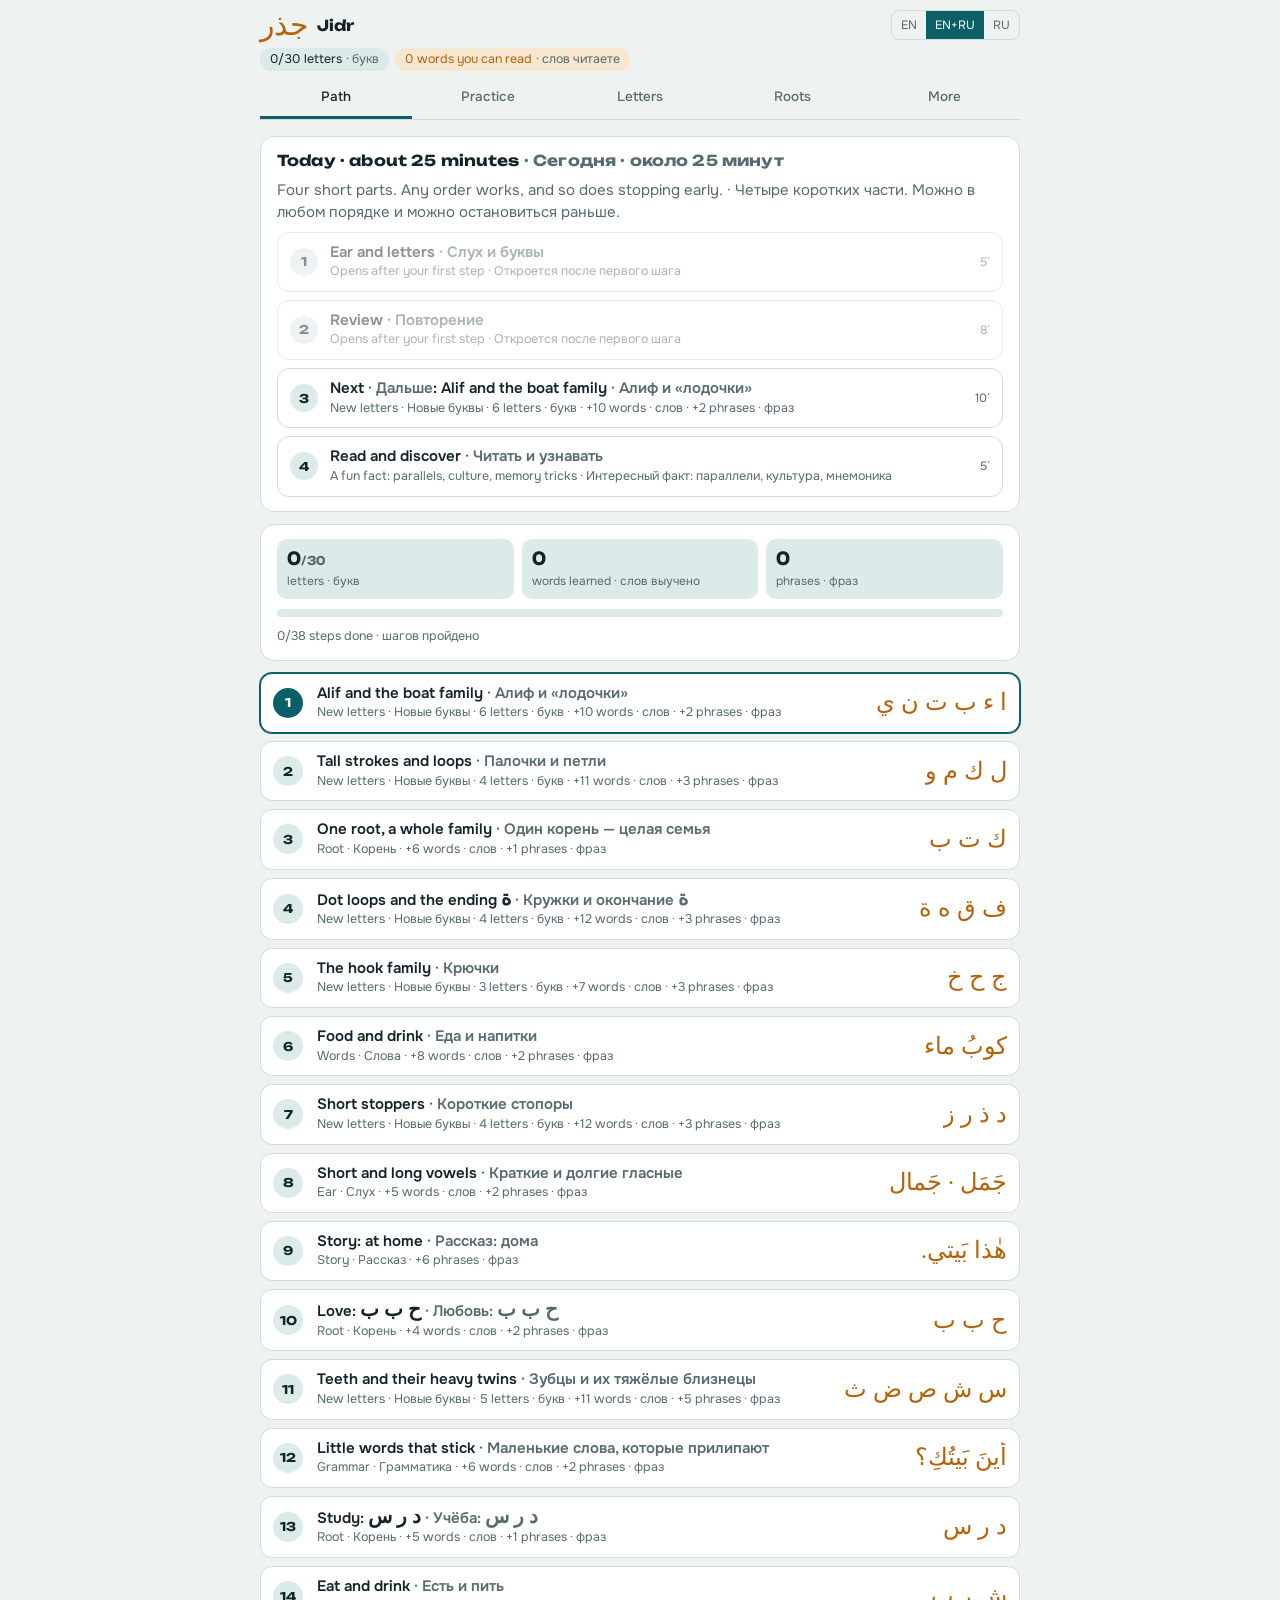
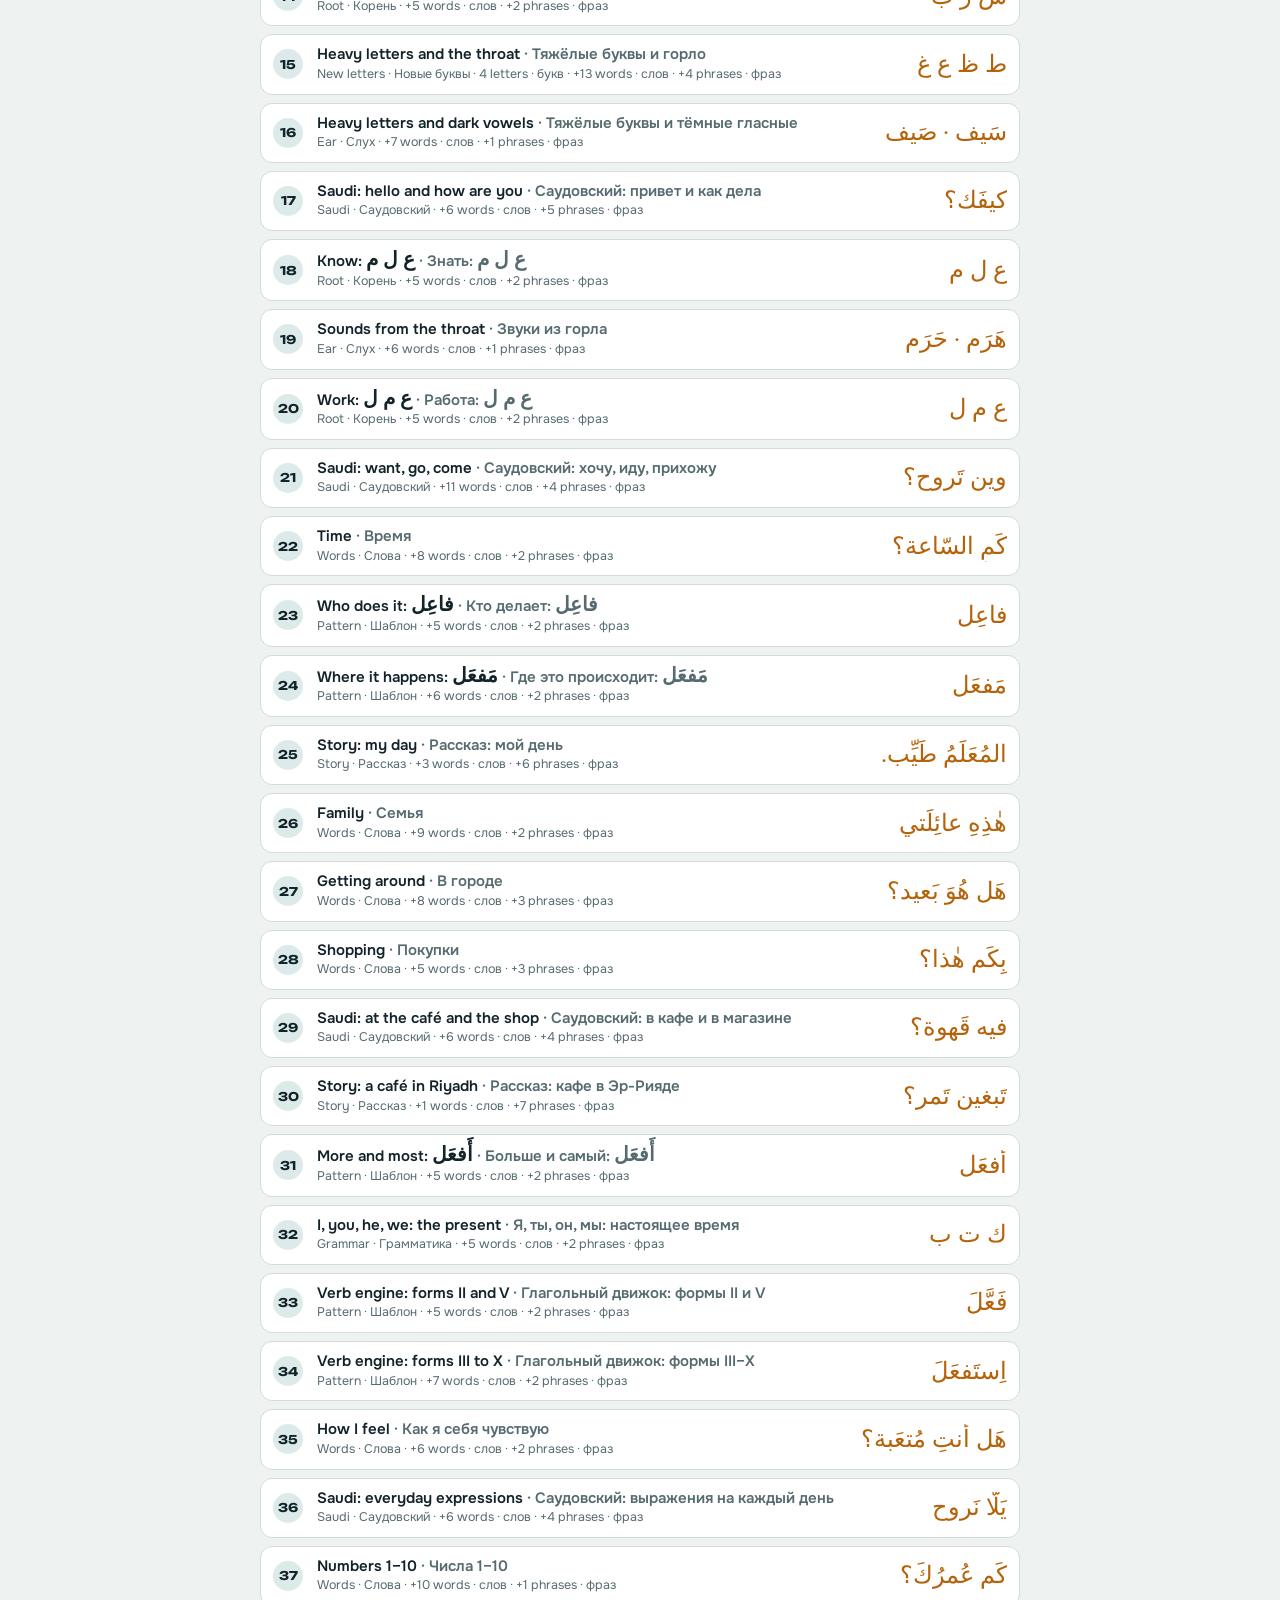
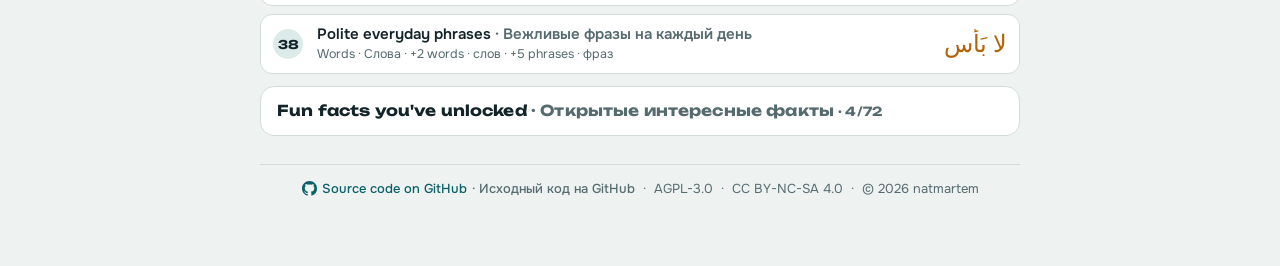
==== commit 91372de8: "Add files via upload" ====
--- a/index.html
+++ b/index.html
@@ -25,7 +25,7 @@
   --good:#1F7A3F; --good-tint:#DDF0E3; --bad:#B3261E; --bad-tint:#F8DEDB;
   --f-display:'Unbounded','Onest',system-ui,sans-serif;
   --f-body:'Onest','Noto Sans','Segoe UI',system-ui,sans-serif;
-  --f-ar:'Amiri','Noto Naskh Arabic','Geeza Pro','Traditional Arabic',serif;
+  --f-ar:'Noto Naskh Arabic','Geeza Pro','Traditional Arabic',serif;
   color-scheme:light;
 }
 @media (prefers-color-scheme:dark){:root:not([data-theme="light"]){
@@ -178,8 +178,16 @@
 .lx{display:grid;grid-template-columns:minmax(96px,38%) minmax(0,1fr) auto;gap:10px;align-items:center;border-top:1px solid var(--line);padding:4px 0}
 .lx .ar{font-size:32px;line-height:1.5;text-align:center}
 .lx>span:nth-child(2){font-size:14px}
+.dtag{display:inline-block;font-size:12px;border-radius:999px;padding:1px 10px;background:var(--tint);color:var(--accent);margin-bottom:4px}.dtag.sa{background:var(--root-tint);color:var(--root)}
+.dpair{display:flex;flex-direction:row-reverse;justify-content:center;align-items:center;gap:10px;font-size:24px}.dpair i,.drow i{font-style:normal;color:var(--mute);font-size:16px}
+.dtab{display:flex;flex-direction:column;gap:8px}.drow{display:grid;grid-template-columns:1fr auto 1fr;align-items:center;gap:6px 8px;padding:8px 0;border-bottom:1px solid var(--line)}.drow:last-child{border-bottom:0}
+.dsa,.dmsa{display:flex;align-items:center;gap:6px}.dsa{justify-content:flex-start}.dmsa{justify-content:flex-end}.drow .ar{font-size:22px}.dsa .ar{color:var(--root)}.dm{grid-column:1/-1;text-align:center}
+.clparts{display:flex;flex-direction:row-reverse;justify-content:center;align-items:flex-start;gap:8px;flex-wrap:wrap;margin-top:6px}
+.clparts span{display:flex;flex-direction:column;align-items:center}.clparts .ar{font-size:26px;line-height:1.5}.clparts i{font-style:normal;color:var(--mute);padding-top:8px}
 .splt{display:block;width:100%;font-size:28px;line-height:1.6;letter-spacing:.06em;color:var(--accent)}
 .wr.ph .splt{text-align:right}
+.tlx{display:block;width:100%;padding-top:2px}
+.rd .w-i .row{row-gap:4px}
 .trv[aria-pressed="true"]{border-style:solid;color:var(--accent)}
 .mrk{display:grid;grid-template-columns:96px minmax(0,1fr);gap:12px;align-items:center;padding:8px 0;border-top:1px dashed var(--line)}
 .mrk:first-of-type{border-top:0}
@@ -409,7 +417,7 @@
 "use strict";
 /* ================= basics ================= */
 const C=window.COURSE;
-const APP_VERSION="3.1.0",STATE_VER=2;
+const APP_VERSION="3.2.0",STATE_VER=2;
 const $=(s,r)=>(r||document).querySelector(s);
 const $$=(s,r)=>[...(r||document).querySelectorAll(s)];
 const esc=s=>String(s).replace(/[&<>"]/g,c=>({"&":"&amp;","<":"&lt;",">":"&gt;",'"':"&quot;"}[c]));
@@ -536,7 +544,7 @@
 }
 
 /* ================= content model ================= */
-let STEPS=[],WORDS=[],PHRASES=[],ITEMS={},ROOTM={},PAIRS={},TEXTS=[];
+let STEPS=[],WORDS=[],PHRASES=[],ITEMS={},ROOTM={},PAIRS={},TEXTS=[],DIA=[],DIA_BY={};
 function buildData(){
   ROOTM=Object.assign({},C.roots);
   STEPS=C.steps.map(s=>Object.assign({},s));
@@ -559,6 +567,10 @@
     T.items=t.lines.map(l=>({type:"T",key:"T:"+l[0],ar:l[0],tr:l[1]||"",en:l[2],ru:l[3],step:st,text:T,need:reqLetters(l[0]),parts:l[0].split(/\s+/).filter(Boolean)}));
     T.items.forEach(it=>{ITEMS[it.key]=it});return T});
   PAIRS={};STEPS.forEach(st=>(st.pairs||[]).forEach(([a,b])=>{PAIRS[a]=b;PAIRS[b]=a}));
+  /* Saudi ↔ Standard pairs, linked to the Saudi item (progress) and, if it is on the path, the Standard item (audio) */
+  const find=a=>ITEMS["W:"+a]||ITEMS["P:"+a]||ITEMS["T:"+a]||null;
+  DIA=(C.dia||[]).map(d=>({sa:d[0],msa:d[1],en:d[2],ru:d[3],nen:d[4]||"",nru:d[5]||"",it:find(d[0]),mi:find(d[1])})).filter(d=>d.it);
+  DIA_BY={};DIA.forEach(d=>{DIA_BY[d.it.key]=d;d.ph=/\s/.test(d.sa)||/\s/.test(d.msa)});
   const seenM=new Set();
   STEPS.forEach(st=>{st.marks=[];const ars=[...st.W,...st.P].map(x=>x.ar);
     MARKS.forEach(m=>{if(seenM.has(m.k))return;const ex=ars.find(m.test);if(ex){seenM.add(m.k);st.marks.push(Object.assign({ex},m))}})});
@@ -675,6 +687,11 @@
 function phraseRow(p){
   return `<div class="wr ph"><div class="w-ar ar" lang="ar">${esc(p.ar)}</div>
   <div class="w-i"><div>${bi(esc(p.en),esc(p.ru))}</div><div class="row">${spk(p.key)}${splitBtn(p.ar)}${trBtn(p)}</div></div></div>`;
+}
+/* reading line: the translation stays hidden until tapped, like Split */
+function readRow(p){
+  return `<div class="wr ph rd"><div class="w-ar ar" lang="ar">${esc(p.ar)}</div>
+  <div class="w-i"><div class="row">${spk(p.key)}${splitBtn(p.ar)}${trBtn(p)}<button type="button" class="trv" data-split>${bi("Translation","Перевод")}</button><span class="tlx" hidden>${bi(esc(p.en),esc(p.ru))}</span></div></div></div>`;
 }
 /* example words for a letter: one where it starts the word, one in the middle, one at the end */
 const MATCH={"ا":"اأإآ","ء":"ءأإؤئآ","ي":"يى","و":"وؤ"};
@@ -764,7 +781,7 @@
   return `<div class="txt"><div class="row" style="justify-content:space-between"><b>${bi(esc(t.t[0]),esc(t.t[1]))}${t.spoken?` <span class="tag">${bi("Saudi","Саудовский")}</span>`:""}</b>${read?`<span class="tag">✓</span>`:""}</div>
    <div class="ar story-t" lang="ar">${t.items.map(it=>`<span class="tl">${esc(off?bare(it.ar):it.ar)}</span>`).join(" ")}</div>
    ${t.items.some(it=>hasA(it.key))?`<div class="row">${t.items.map(it=>spk(it.key)).join("")}</div>`:""}
-   <details><summary>${bi("Translation, line by line","Перевод по строкам")}</summary><div class="wl">${t.items.map(phraseRow).join("")}</div></details>
+   <details><summary>${bi("Line by line","По строкам")}</summary><div class="wl">${t.items.map(readRow).join("")}</div></details>
    <button type="button" class="btn primary" data-textquiz="${t.id}">${bi("Questions about this text","Вопросы по тексту")}</button></div>`;
 }
 function buildTextQuiz(t){
@@ -848,9 +865,10 @@
   const inPair=new Set((st.pairs||[]).flat()),restW=st.W.filter(w=>!inPair.has(w.ar));
   if(st.kind==="story")h+=`<section class="card story"><div class="ar story-t" lang="ar">${st.P.map(p=>esc(p.ar)).join(" ")}</div>
    ${st.P.some(p=>hasA(p.key))?`<div class="row">${st.P.map(p=>spk(p.key)).join("")}</div>`:""}
-   <details><summary>${bi("Sentence by sentence, with translation","По предложениям, с переводом")}</summary><div class="wl">${st.P.map(phraseRow).join("")}</div></details></section>`;
+   <details><summary>${bi("Sentence by sentence","По предложениям")}</summary><div class="wl">${st.P.map(readRow).join("")}</div></details></section>`;
   if(restW.length)h+=`<section class="card"><h2>${bi("Words","Слова")} <small>· ${restW.length}</small></h2><div class="wl">${restW.map(w=>wordRow(w)).join("")}</div></section>`;
   if(st.P.length&&st.kind!=="story")h+=`<section class="card"><h2>${bi("Phrases","Фразы")} <small>· ${st.P.length}</small></h2><div class="wl">${st.P.map(phraseRow).join("")}</div></section>`;
+  h+=diaCard(st);
   const tx=TEXTS.filter(t=>t.step===st);
   if(tx.length)h+=`<section class="card"><h2>${bi("Easy reading","Лёгкое чтение")}</h2>${tx.map(textCard).join("")}</section>`;
   const fs=factsOf(st);if(fs.length)h+=`<section class="card"><h2>${bi("Did you know","А вы знали")}</h2>${fs.map(factCard).join("")}</section>`;
@@ -912,7 +930,8 @@
   if("ءة".includes(l.c))return null;
   const mates=shuffle(famMates(l));if(!mates.length)return null;
   const pos=Math.random()<.55?"middle":(l.conn&&Math.random()<.5?"start":"end");
-  const opts=[l,...mates.slice(0,3)];
+  /* small families (س ش, ر ز) get extra letters that sound or look close, so there are always 4 choices */
+  const opts=uniq([l,...mates.slice(0,3)].concat(lookAlikes(l,8,pool.L).filter(x=>!"اءة".includes(x.c)))).slice(0,4);
   if(Math.random()<.5)return {kind:"choice",item:l,label:["Which letter is this?","Что это за буква?"],
     prompt:bigAr(posForm(l.c,pos),"q-letter")+`<small class="tag">${bi(POSN[pos][0],POSN[pos][1])}</small>`,
     opts:shuffle(opts).map(x=>({k:x.c,html:`<span class="ar">${x.c}</span>`})),ans:l.c};
@@ -931,12 +950,33 @@
   return {kind:"choice",item:w,label:["Which spelling is right?","Какое написание верное?"],prompt:meanHtml(w)+spk(w.key),
     opts:shuffle([w.ar,...fakes]).map(a=>({k:a,html:`<span class="ar">${esc(a)}</span>`})),ans:w.ar,after:`<div class="ar">${mark}</div>`};
 }
+/* how alike two spellings look: shared letters, same root, similar length, same first letter */
+function lookScore(a,b){
+  const as=nrm(a),bs=nrm(b);let s=0;for(const c of new Set(bs))if(as.includes(c))s++;
+  if(as[0]===bs[0])s+=1;if(as.slice(-1)===bs.slice(-1))s+=.5;s-=Math.abs(as.length-bs.length)*.5;return s;
+}
+const firstSense=t=>String(t).split(/[,;(]/)[0].trim().toLowerCase();
+const bareW=a=>nrm(a).replace(/[؟،.!?,]/g,"");
+const sameSense=(a,b)=>firstSense(a.en)===firstSense(b.en)||firstSense(a.ru)===firstSense(b.ru);
+/* two phrases clash when one contains the other, or their translations share most content words: both would be right */
+const cw=t=>new Set(String(t).toLowerCase().replace(/\([^)]*\)/g,"").split(/[^a-zа-яё']+/).filter(x=>x.length>3));
+function clash(a,b){
+  if(sameSense(a,b))return true;
+  const A=new Set(a.parts.map(bareW)),B=new Set(b.parts.map(bareW));
+  if([...A].every(x=>B.has(x))||[...B].every(x=>A.has(x)))return true;
+  for(const k of ["en","ru"]){const x=cw(a[k]),y=cw(b[k]),n=[...x].filter(w=>y.has(w)).length;if(n&&n>=Math.min(x.size,y.size)*.5)return true}
+  return false;
+}
 function similarWords(w,n){
   const sk=nrm(w.ar);
-  return shuffle(pool.W.filter(x=>x!==w&&nrm(x.ar)!==sk)).map(x=>{const xs=nrm(x.ar);let s=0;for(const c of new Set(xs))if(sk.includes(c))s++;if(x.root&&x.root===w.root)s+=3;s-=Math.abs(xs.length-sk.length)*.5;return [s+Math.random(),x]}).sort((a,b)=>b[0]-a[0]).slice(0,n).map(a=>a[1]);
-}
+  return shuffle(pool.W.filter(x=>x!==w&&nrm(x.ar)!==sk&&!sameSense(x,w))).map(x=>{let s=lookScore(w.ar,x.ar);if(x.root&&x.root===w.root)s+=3;return [s+Math.random(),x]}).sort((a,b)=>b[0]-a[0]).slice(0,n).map(a=>a[1]);
+}
+/* meaning: two options look like the word (a careless reader falls for them), one comes from the same topic */
 function gW_mean(w){
-  const ds=shuffle(pool.W.filter(x=>x!==w&&x.en!==w.en)).sort((a,b)=>(b.step===w.step)-(a.step===w.step)).slice(0,3);if(ds.length<2)return null;
+  const look=similarWords(w,2),topic=shuffle(pool.W.filter(x=>x!==w&&!look.includes(x)&&!sameSense(x,w)&&x.step===w.step));
+  const rest=shuffle(pool.W.filter(x=>x!==w&&!look.includes(x)&&!sameSense(x,w)));
+  const ds=[];for(const x of look.concat(topic,rest)){if(ds.length>=3)break;if(!ds.some(y=>sameSense(x,y)||y.en===x.en))ds.push(x)}
+  if(ds.length<2)return null;
   return {kind:"choice",item:w,label:LBL.mean,prompt:bigAr(esc(vz(w)),"q-word"),opts:shuffle([w,...ds]).map(x=>({k:x.key,html:bi(esc(x.en),esc(x.ru))})),ans:w.key,one:true};
 }
 function gW_pick(w){
@@ -947,11 +987,33 @@
   if(!hasA(w.key))return null;const ds=similarWords(w,3);if(ds.length<2)return null;
   return {kind:"choice",item:w,label:LBL.listenW,prompt:spk(w.key,true),audio:w.key,opts:shuffle([w,...ds]).map(x=>({k:x.key,html:`<span class="ar">${esc(x.ar)}</span>`})),ans:w.key};
 }
-function gW_spell(w){
-  const s=skel(w.ar);if(/\s/.test(s)||s.length<2||s.length>7)return null;
-  const own=[...s],extra=[];
-  shuffle(own).forEach(c=>{if(extra.length<2&&byC[BASE[c]||c]){const d=lookAlikes(byC[BASE[c]||c],2,LET).map(x=>x.c).find(x=>!own.includes(x)&&!extra.includes(x));if(d)extra.push(d)}});
+function gW_spell(w,easy){
+  const s=skel(w.ar);if(/\s/.test(s)||s.length<2||s.length>(easy?5:7))return null;
+  const own=[...s],extra=[],nx=easy||s.length<=3?1:2;
+  shuffle(own).forEach(c=>{if(extra.length<nx&&byC[BASE[c]||c]){const d=lookAlikes(byC[BASE[c]||c],2,LET).map(x=>x.c).find(x=>!own.includes(x)&&!extra.includes(x));if(d)extra.push(d)}});
   return {kind:"tiles",mode:"spell",item:w,label:LBL.spell,prompt:meanHtml(w)+spk(w.key),tiles:shuffle(own.concat(extra)),target:s,join:"",need:own.length};
+}
+/* missing letter: one letter of a known word is blanked, mostly in the middle.
+   Distractors are letters that sound alike or look alike, so the learner has to know the spelling, not just the shape. */
+const SPELL_NEAR={"ة":"هت","ه":"ةح","ت":"طة","ط":"ت","س":"صث","ص":"س","ث":"سذ","د":"ضذ","ض":"دظ","ذ":"زظ","ز":"ذظ","ظ":"ذض","ح":"هخ","خ":"حغ","غ":"خع","ع":"ءغ","ك":"ق","ق":"كغ","ي":"ىا","ى":"يا","ا":"ىء","أ":"إع","إ":"أي","و":"ؤ","ب":"تن","ن":"بت","ج":"حخ","ف":"ق","ر":"ز","ش":"س","م":"ب","ل":"ن"};
+function gW_miss(w){
+  const cl=clusters(w.ar);if(cl.some(c=>/\s/.test(c))||cl.length<3||cl.length>8)return null;
+  const real=new Set(WORDS.map(x=>skel(x.ar)));
+  const cand=cl.map((c,i)=>SPELL_NEAR[c[0]]?i:-1).filter(i=>i>=0);if(!cand.length)return null;
+  const mid=cand.filter(i=>i>0&&i<cl.length-1);const at=mid.length&&Math.random()<.7?pick(mid):pick(cand);
+  const c=cl[at][0],l=byC[BASE[c]||c];
+  let near=[...SPELL_NEAR[c]];
+  if(l)near=near.concat(famMates(l,LET).map(x=>x.c),(l.sg!=null?LET.filter(x=>x.sg===l.sg&&x!==l).map(x=>x.c):[]));
+  /* a letter is only a distractor if putting it there does not spell another real word */
+  near=uniq(near).filter(x=>x!==c&&!real.has(skel(cl.map((y,i)=>i===at?x:y).join(""))));
+  /* ة, ى and ا only make sense at the end; ة never in the middle */
+  near=near.filter(x=>!("ةى".includes(x)&&at!==cl.length-1));
+  const ds=near.slice(0,2).concat(shuffle(near.slice(2))).slice(0,3);if(ds.length<2)return null;
+  const mark=cl.map((y,i)=>i===at?`<span class="hit">ـ؟ـ</span>`:esc(y)).join("");
+  return {kind:"choice",item:w,label:["Which letter is missing?","Какой буквы не хватает?"],
+    prompt:bigAr(mark,"q-word")+meanHtml(w)+spk(w.key),
+    opts:shuffle([c,...ds]).map(x=>({k:x,html:`<span class="ar">${x}</span>`})),ans:c,
+    after:`<div class="ar">${cl.map((y,i)=>i===at?`<span class="hit">${esc(y)}</span>`:esc(y)).join("")}</div>`};
 }
 function rootInWord(w){
   if(!w.root)return false;const r=[...nrm(w.root)],s=nrm(w.ar);let i=0;for(const c of s)if(c===r[i])i++;
@@ -969,26 +1031,36 @@
 }
 function gW_pat(w){
   if(!w.pat)return null;
-  const others=shuffle(Object.keys(C.pats).filter(k=>k!==w.pat&&C.pats[k].t!==C.pats[w.pat].t)).slice(0,3);
+  /* patterns the learner has met come first, and among them the ones whose shape is closest to the right one */
+  const met=new Set(pool.W.map(x=>x.pat).filter(Boolean)),T0=C.pats[w.pat].t;
+  const ks=Object.keys(C.pats).filter(k=>k!==w.pat&&C.pats[k].t!==T0);
+  const others=ks.map(k=>[(met.has(k)?3:0)+lookScore(T0,C.pats[k].t)+Math.random()*1.5,k]).sort((a,b)=>b[0]-a[0]).slice(0,3).map(a=>a[1]);
   return {kind:"choice",item:w,label:LBL.pat,prompt:bigAr(hl(w.ar,w.root),"q-word"),opts:shuffle([w.pat,...others]).map(k=>({k,html:`<span class="ar sm">${patT(k)}</span><small>${bi(esc(C.pats[k].en),esc(C.pats[k].ru))}</small>`})),ans:w.pat};
 }
 function gP_mean(p){
   const src=p.type==="T"?p.text.items.concat(pool.P):pool.P;
-  const ds=shuffle(src.filter(x=>x!==p&&x.en!==p.en)).slice(0,3);if(ds.length<1)return null;
+  /* prefer lines that share words with this one, so the whole line has to be read */
+  const sc=x=>x.parts.filter(a=>p.parts.includes(a)).length*2+(x.step===p.step?1.5:0)+(/[؟?]/.test(x.ar)===/[؟?]/.test(p.ar)?1:0)+lookScore(p.ar,x.ar)*.2+Math.random()*1.5;
+  const ranked=uniq(src.filter(x=>x!==p&&!clash(x,p))).map(x=>[sc(x),x]).sort((a,b)=>b[0]-a[0]).map(a=>a[1]);
+  const ds=[];for(const x of ranked){if(ds.length>=3)break;if(!ds.some(y=>clash(x,y)))ds.push(x)}if(ds.length<1)return null;
   return {kind:"choice",item:p,label:LBL.mean,prompt:bigAr(esc(vz(p)),"q-phrase"),opts:shuffle([p,...ds]).map(x=>({k:x.key,html:bi(esc(x.en),esc(x.ru))})),ans:p.key,one:true};
 }
 function gP_order(p){
   if(p.parts.length<2)return null;
   const tiles=p.parts.slice();
-  if(p.parts.length>=2){const d=shuffle(pool.W.map(w=>w.ar).filter(a=>!p.parts.includes(a)))[0];if(d)tiles.push(d)}
+  if(p.parts.length>=2){const ref=pick(p.parts),used=new Set(p.parts.map(bareW)),d=pool.W.map(w=>w.ar).filter(a=>!used.has(bareW(a))).map(a=>[lookScore(ref,a)+Math.random()*1.5,a]).sort((a,b)=>b[0]-a[0]).map(a=>a[1])[0];if(d)tiles.push(d)}
   return {kind:"tiles",mode:"order",item:p,label:LBL.order,prompt:meanHtml(p)+spk(p.key),tiles:shuffle(tiles),target:p.parts.join(" "),join:" ",need:p.parts.length,words:true};
 }
 function gP_gap(p){
   if(p.parts.length<2)return null;
   const gi=Math.floor(Math.random()*p.parts.length),gw=p.parts[gi];
-  const ds=shuffle(uniq(pool.W.map(w=>w.ar).concat(pool.P.flatMap(x=>x.parts))).filter(a=>nrm(a)!==nrm(gw))).slice(0,3);if(ds.length<2)return null;
+  const used=new Set(p.parts.map(bareW)),cands=uniq(pool.W.map(w=>w.ar).concat(pool.P.flatMap(x=>x.parts)).map(a=>a.replace(/[؟،.!?,]/g,""))).filter(a=>a&&!used.has(bareW(a)));
+  const ds=cands.map(a=>[lookScore(gw,a)+Math.random()*1.5,a]).sort((a,b)=>b[0]-a[0]).slice(0,3).map(a=>a[1]);if(ds.length<2)return null;
   const html=p.parts.map((w,i)=>i===gi?`<span class="hit">＿＿</span>`:esc(w)).join(" ");
-  return {kind:"choice",item:p,label:LBL.gap,prompt:bigAr(html,"q-phrase")+`<small>${bi(esc(p.en),esc(p.ru))}</small>`,opts:shuffle([gw,...ds]).map(a=>({k:a,html:`<span class="ar sm">${esc(a)}</span>`})),ans:gw};
+  /* punctuation stays in the sentence, so the right option can't be spotted by its question mark */
+  const gc=gw.replace(/[؟،.!?,]/g,""),pn=gw.slice(gc.length);
+  const html2=p.parts.map((w,i)=>i===gi?`<span class="hit">＿＿</span>${esc(pn)}`:esc(w)).join(" ");
+  return {kind:"choice",item:p,label:LBL.gap,prompt:bigAr(html2,"q-phrase")+`<small>${bi(esc(p.en),esc(p.ru))}</small>`,opts:shuffle([gc,...ds]).map(a=>({k:a,html:`<span class="ar sm">${esc(a)}</span>`})),ans:gc};
 }
 /* syllables: which vowel is written, and which syllable has this vowel */
 function gS_read(l){
@@ -1037,17 +1109,31 @@
 function gW_pic(w){
   const p=picOf(w);if(!p)return null;
   if(Math.random()<.5){
-    const ds=shuffle(uniq(Object.values(C.pics).filter(e=>e!==p))).slice(0,3);
+    const look=similarWords(w,8).map(picOf).filter(e=>e&&e!==p);
+    const ds=uniq(look.concat(shuffle(Object.values(C.pics)))).filter(e=>e!==p).slice(0,3);
     return {kind:"choice",item:w,label:["Which picture?","Какая картинка?"],prompt:bigAr(esc(vz(w)),"q-word"),opts:shuffle([p,...ds]).map(e=>({k:e,html:`<span class="pic">${e}</span>`})),ans:p};
   }
-  const ds=shuffle(pool.W.filter(x=>x!==w&&picOf(x)&&picOf(x)!==p)).slice(0,3);if(ds.length<2)return null;
+  const ds=pool.W.filter(x=>x!==w&&picOf(x)&&picOf(x)!==p&&nrm(x.ar)!==nrm(w.ar)).map(x=>[lookScore(w.ar,x.ar)+Math.random()*2,x]).sort((a,b)=>b[0]-a[0]).slice(0,3).map(a=>a[1]);if(ds.length<2)return null;
   return {kind:"choice",item:w,label:LBL.findW,prompt:`<div class="q-pic">${p}</div>`,opts:shuffle([w,...ds]).map(x=>({k:x.key,html:`<span class="ar">${esc(x.ar)}</span>`})),ans:w.key};
 }
-/* little words that stick: read the parts of a word in Arabic order */
+/* little words that stick: read the parts of a word in Arabic order.
+   Options are whole, natural phrases (“with my coffee”, «с моим кофе»), not word-by-word glosses. */
 const CL_PRE=[["","",""],["وَ","and","и"],["بِ","with","с"],["لِ","for","для"]];
-const CL_SUF=[["ي","my","мой"],["كَ","your (m)","твой (м.)"],["كِ","your (f)","твой (ж.)"],["هُ","his","его"],["ها","her","её"],["نا","our","наш"],["هُم","their","их"]];
-const CL_NOUNS=new Set(["بَيت","كِتاب","قَلب","صَديق","دَرس","مَكتَب","مَدرَسة","سَيّارة","عائِلة","رِسالة","عَمَل","قَهوة","مَطعَم","شارِع"]);
-const firstSense=t=>String(t).split(/[,;(]/)[0].trim();
+/* [arabic, EN, RU key, EN note, RU note] */
+const CL_SUF=[["ي","my","my","",""],["كَ","your","your"," (to a man)"," (мужчине)"],["كِ","your","your"," (to a woman)"," (женщине)"],["هُ","his","his","",""],["ها","her","her","",""],["نا","our","our","",""],["هُم","their","their","",""]];
+/* suffixes a careless reader mixes up */
+const CL_NEAR={"ي":["نا","كِ"],"كَ":["كِ","هُ"],"كِ":["كَ","ي"],"هُ":["ها","هُم"],"ها":["هُ","نا"],"نا":["ها","ي"],"هُم":["هُ","ها"]};
+/* noun: [English, Russian gender, nominative, genitive (для), instrumental (с)] */
+const CL_N={"بَيت":["house","m","дом","дома","домом"],"كِتاب":["book","f","книга","книги","книгой"],"قَلب":["heart","n","сердце","сердца","сердцем"],
+ "صَديق":["friend","m","друг","друга","другом"],"دَرس":["lesson","m","урок","урока","уроком"],"مَكتَب":["office","m","офис","офиса","офисом"],
+ "مَدرَسة":["school","f","школа","школы","школой"],"سَيّارة":["car","f","машина","машины","машиной"],"عائِلة":["family","f","семья","семьи","семьёй"],
+ "رِسالة":["letter","n","письмо","письма","письмом"],"عَمَل":["work","f","работа","работы","работой"],"قَهوة":["coffee","m","кофе","кофе","кофе"],
+ "مَطعَم":["restaurant","m","ресторан","ресторана","рестораном"],"شارِع":["street","f","улица","улицы","улицей"]};
+const CL_NOUNS=new Set(Object.keys(CL_N));
+const RU_POSS={my:{nom:{m:"мой",f:"моя",n:"моё"},gen:{m:"моего",f:"моей",n:"моего"},ins:{m:"моим",f:"моей",n:"моим"}},
+ your:{nom:{m:"твой",f:"твоя",n:"твоё"},gen:{m:"твоего",f:"твоей",n:"твоего"},ins:{m:"твоим",f:"твоей",n:"твоим"}},
+ our:{nom:{m:"наш",f:"наша",n:"наше"},gen:{m:"нашего",f:"нашей",n:"нашего"},ins:{m:"нашим",f:"нашей",n:"нашим"}}};
+const RU_FIX={his:"его",her:"её",their:"их"};
 function attach(noun,pre,suf){
   let st=noun;if(st.endsWith("ة")){st=st.slice(0,-1);if(!HAR.test(st.slice(-1)))st+="َ";st+="ت"}
   const gen=pre[0]==="بِ"||pre[0]==="لِ";let sf=suf[0],cv="";
@@ -1055,14 +1141,66 @@
   if(gen){if(sf==="هُ")sf="هِ";if(sf==="هُم")sf="هِم"}
   return pre[0]+st+cv+sf;
 }
-const gloss=(n,pre,suf,ru)=>[pre[ru?2:1],firstSense(ru?n.ru:n.en),suf[ru?2:1]].filter(Boolean).join(" · ");
+function clPhrase(noun,pre,suf,ru){
+  const n=CL_N[noun];
+  if(!ru)return (pre[1]?pre[1]+" ":"")+suf[1]+" "+n[0]+suf[3];
+  const cas=pre[0]==="لِ"?"gen":pre[0]==="بِ"?"ins":"nom",form=n[cas==="gen"?3:cas==="ins"?4:2];
+  const poss=RU_FIX[suf[2]]||RU_POSS[suf[2]][cas][n[1]];
+  return (pre[2]?pre[2]+" ":"")+poss+" "+form+suf[4];
+}
+const cap=t=>t.charAt(0).toUpperCase()+t.slice(1);
 function gW_clitic(w){
   if(!CL_NOUNS.has(w.ar))return null;
-  const pre=Math.random()<.4?CL_PRE[0]:pick(CL_PRE.slice(1)),suf=pick(CL_SUF);
-  const vs=[[pre,suf]];shuffle(CL_SUF.filter(x=>x!==suf)).slice(0,2).forEach(x=>vs.push([pre,x]));vs.push([pick(CL_PRE.filter(x=>x!==pre)),suf]);
+  const pre=Math.random()<.35?CL_PRE[0]:pick(CL_PRE.slice(1)),suf=pick(CL_SUF);
+  const bySuf=a=>CL_SUF.find(x=>x[0]===a);
+  const near=shuffle(CL_NEAR[suf[0]].map(bySuf)),vs=[[pre,suf],[pre,near[0]]];
+  /* one more: either the other near suffix, or the same suffix with another little word in front */
+  vs.push(Math.random()<.5?[pre,near[1]]:[pick(CL_PRE.filter(x=>x!==pre)),near[0]]);
+  vs.push([pick(CL_PRE.filter(x=>x!==pre)),suf]);
+  const seen=new Set(),opts=[];
+  vs.forEach(([a,b],i)=>{const e=clPhrase(w.ar,a,b,false),r=clPhrase(w.ar,a,b,true),k=e+"|"+r;if(seen.has(k))return;seen.add(k);opts.push({k:"g"+i,html:bi(esc(cap(e)),esc(cap(r)))})});
+  if(opts.length<3)return null;
+  const parts=[[pre[0],pre[1],pre[2]],[w.ar,CL_N[w.ar][0],CL_N[w.ar][2]],[suf[0],suf[1]+suf[3],({my:"мой",your:"твой",our:"наш"}[suf[2]]||RU_FIX[suf[2]])+suf[4]]].filter(p=>p[0]);
   return {kind:"choice",item:w,label:["What is inside this word?","Что внутри этого слова?"],prompt:bigAr(esc(attach(w.ar,pre,suf)),"q-word"),
-    opts:shuffle(vs.map(([a,b],i)=>({k:"g"+i,html:bi(esc(gloss(w,a,b,false)),esc(gloss(w,a,b,true)))}))),ans:"g0",one:true,
-    after:`<div class="ar">${[pre[0],w.ar,suf[0]].filter(Boolean).map(esc).join(" + ")}</div>`};
+    opts:shuffle(opts),ans:"g0",one:true,
+    after:`<div class="clparts">${parts.map(p=>`<span><b class="ar">${esc(p[0])}</b><small>${bi(esc(p[1]),esc(p[2]))}</small></span>`).join(`<i>+</i>`)}</div>`};
+}
+/* Saudi ↔ Standard: the same meaning said two ways */
+const diaPool=d=>{const near=DIA.filter(x=>x!==d&&x.ph===d.ph&&(learned(x.it)||x.it.step===d.it.step));return near.length>=3?near:DIA.filter(x=>x!==d&&x.ph===d.ph)};
+const lenNear=(a,b)=>Math.abs(skel(a).length-skel(b).length);
+const SA_TAG=`<span class="dtag sa">${bi("Saudi","Саудовский")}</span>`,MSA_TAG=`<span class="dtag">${bi("Standard","Литературный")}</span>`;
+const diaAfter=d=>`<div class="dpair"><span class="ar">${esc(d.sa)}</span><i>⇄</i><span class="ar">${esc(d.msa)}</span></div><small>${bi(esc(d.en),esc(d.ru))}</small>${d.nen?`<small>${bi(esc(d.nen),esc(d.nru))}</small>`:""}`;
+function gD_toMsa(d){
+  const ds=uniq(diaPool(d).filter(x=>x.msa!==d.msa).sort((a,b)=>lenNear(a.msa,d.msa)-lenNear(b.msa,d.msa)+Math.random()*3-1.5).map(x=>x.msa)).slice(0,3);if(ds.length<2)return null;
+  return {kind:"choice",item:d.it,label:["Same meaning in Standard Arabic?","То же самое на литературном?"],prompt:SA_TAG+bigAr(esc(d.sa),"q-word")+spk(d.it.key),
+    opts:shuffle([d.msa,...ds]).map(a=>({k:a,html:`<span class="ar">${esc(a)}</span>`})),ans:d.msa,after:diaAfter(d)};
+}
+function gD_toSa(d){
+  /* never offer another Saudi form of the same Standard word: it would also be right */
+  const ds=uniq(diaPool(d).filter(x=>x.msa!==d.msa&&x.sa!==d.sa).sort((a,b)=>lenNear(a.sa,d.sa)-lenNear(b.sa,d.sa)+Math.random()*3-1.5).map(x=>x.sa)).slice(0,3);if(ds.length<2)return null;
+  return {kind:"choice",item:d.it,label:["How do Saudis say it?","Как это говорят саудовцы?"],prompt:MSA_TAG+bigAr(esc(d.msa),"q-word")+(d.mi?spk(d.mi.key):""),
+    opts:shuffle([d.sa,...ds]).map(a=>({k:a,html:`<span class="ar">${esc(a)}</span>`})),ans:d.sa,after:diaAfter(d)};
+}
+function gD_which(d){
+  /* the Standard twin is the trap; one more Saudi and one more Standard form with other meanings */
+  const o=shuffle(diaPool(d).filter(x=>x.msa!==d.msa&&x.sa!==d.sa));if(o.length<2)return null;
+  const opts=uniq([d.sa,d.msa,o[0].sa,o[1].msa]);
+  return {kind:"choice",item:d.it,label:["Which is the Saudi way to say it?","Как это сказать по-саудовски?"],prompt:meanHtml(d),
+    opts:shuffle(opts).map(a=>({k:a,html:`<span class="ar">${esc(a)}</span>`})),ans:d.sa,after:diaAfter(d)};
+}
+function gD_std(d){
+  /* three Saudi forms and one Standard: spot the Standard one */
+  const o=shuffle(diaPool(d).filter(x=>x.msa!==d.msa&&x.sa!==d.msa&&x.msa!==d.sa)).slice(0,3);if(o.length<2)return null;
+  return {kind:"choice",item:d.it,label:["Three are Saudi. Which one is Standard?","Три саудовских. Какое литературное?"],prompt:`<div class="q-mean">${bi("Only one of these is used in news and books","Только одно из них — для новостей и книг")}</div>`,
+    opts:shuffle([d.msa,...o.map(x=>x.sa)]).map(a=>({k:a,html:`<span class="ar">${esc(a)}</span>`})),ans:d.msa,after:diaAfter(d)};
+}
+const DIA_GENS=[gD_toMsa,gD_toSa,gD_which,gD_std];
+const genDia=it=>{const d=DIA_BY[it.key];return d?shuffle(DIA_GENS).map(g=>g(d)).find(Boolean)||null:null};
+function diaCard(st){
+  const ds=DIA.filter(d=>d.it.step===st);if(!ds.length)return "";
+  return `<section class="card"><h2>${bi("Saudi and Standard side by side","Саудовское и литературное рядом")}</h2><p class="lead">${bi("Same meaning, two ways. You'll read the right column in books and news, and hear the left one in Riyadh and Jeddah.","Одно значение, два способа. Правую колонку вы встретите в книгах и новостях, левую услышите в Эр-Рияде и Джидде.")}</p>
+   <div class="dtab">${ds.map(d=>`<div class="drow"><div class="dsa"><span class="ar" lang="ar">${esc(d.sa)}</span>${spk(d.it.key)}</div><i>⇄</i><div class="dmsa"><span class="ar" lang="ar">${esc(d.msa)}</span>${d.mi?spk(d.mi.key):""}</div>
+    <small class="dm">${bi(esc(d.en),esc(d.ru))}${d.nen?` · ${bi(esc(d.nen),esc(d.nru))}`:""}</small></div>`).join("")}</div></section>`;
 }
 /* odd one out: which word is from a different root */
 function gW_odd(w){
@@ -1075,9 +1213,10 @@
 }
 
 const TIERS={L:[[gL_name,gL_pick,gS_read,gL_form],[gL_pick,gL_sound,gL_inword,gS_find,gL_form],[gL_inword,gL_sound,gL_form,gS_find]],
-  W:[[gW_mean,gW_pick,gW_pic],[gW_pick,gW_listen,gW_pat,gW_root,gW_spot,gW_pair,gW_clitic,gW_heavy,gW_pic],[gW_spell,gW_root,gW_make,gW_listen,gW_spot,gW_pair,gW_odd,gW_clitic,gT_type]],
+  W:[[gW_mean,gW_pick,gW_pic],[gW_pick,gW_listen,gW_pat,gW_root,gW_spot,gW_pair,gW_clitic,gW_heavy,gW_pic,gW_miss,gW_spell],[gW_spell,gW_miss,gW_root,gW_make,gW_listen,gW_spot,gW_pair,gW_odd,gW_clitic,gT_type]],
   P:[[gP_mean,gP_order],[gP_order,gP_gap],[gP_order,gP_gap]]};
 function genFor(it,tier){
+  if(tier>=1&&DIA_BY[it.key]&&Math.random()<.45){const q=genDia(it);if(q)return q}
   for(let t=tier;t>=0;t--){for(const g of shuffle(TIERS[it.type][t])){const q=g(it);if(q)return q}}
   return null;
 }
@@ -1100,7 +1239,8 @@
     st.P.forEach(p=>{const q=gP_mean(p);if(q)out.push(q)});
     shuffle(st.P).slice(0,4).forEach(p=>{const q=pick([gP_order,gP_gap])(p)||gP_order(p);if(q)out.push(q)});
     st.W.forEach(w=>{const q=gW_pic(w)||gW_mean(w);if(q)out.push(q)});
-    return out.slice(0,14);
+    if(st.spoken)shuffle(DIA.filter(d=>d.it.step===st||learned(d.it))).slice(0,3).forEach(d=>{const q=genDia(d.it);if(q)out.splice(Math.min(out.length,4+Math.floor(Math.random()*6)),0,q)});
+    return out.slice(0,15);
   }
   if(st.kind==="sound"){
     st.W.forEach(w=>{const q=gW_pair(w);if(q)out.push(q)});
@@ -1114,11 +1254,18 @@
   if(st.letters.length)st.letters.forEach(l=>{const c=pick([gL_form,gL_inword])(l)||gL_form(l)||gL_inword(l);if(c&&out.length<12)out.push(c)});
   const ph=st.kind==="letters"?st.P.slice(0,1):st.P;
   const ws=st.W.slice(0,Math.max(4,16-out.length-ph.length));
-  const gens=st.kind==="root"||st.kind==="pattern"?[gW_root,gW_make,gW_pat,gW_mean,gW_pick,gW_spot,gW_odd]:st.kind==="spoken"?[gW_mean,gW_pick,gW_pic]:[gW_mean,gW_pick,gW_spell,gW_spot,gW_pic];
+  const gens=st.kind==="root"||st.kind==="pattern"?[gW_root,gW_make,gW_pat,gW_mean,gW_pick,gW_spot,gW_odd,gW_miss]:st.kind==="spoken"?[gW_mean,gW_pick,gW_pic,gW_miss]:[gW_mean,gW_pick,gW_spell,gW_spot,gW_pic,gW_miss];
   ws.forEach((w,i)=>{const q=(i<2?(gW_pic(w)||gW_mean(w)):null)||shuffle(gens).map(g=>g(w)).find(Boolean)||genFor(w,0);if(q)out.push(q)});
+  /* every word step ends its word part with a little spelling: one missing letter, one build-the-word */
+  if(st.W.length>=2){const sp=shuffle(st.W);const a=sp.map(gW_miss).find(Boolean),b=sp.filter(w=>!a||w!==a.item).map(w=>gW_spell(w,true)).find(Boolean);[a,b].forEach(q=>{if(q)out.push(q)})}
   if(st.id==="c01")shuffle(pool.W.filter(w=>CL_NOUNS.has(w.ar))).slice(0,5).forEach(n=>{const q=gW_clitic(n);if(q)out.push(q)});
+  if(st.kind==="spoken"){
+    /* compare with Standard Arabic: one question per pair in this step, four kinds taking turns */
+    const ds=shuffle(DIA.filter(d=>d.it.step===st)),gs=shuffle(DIA_GENS);
+    ds.slice(0,7).forEach((d,i)=>{const q=[gs[i%4],...gs].map(g=>g(d)).find(Boolean);if(q)out.push(q)});
+  }
   ph.forEach(p=>{const q=(st.kind==="letters"?gP_mean(p):null)||gP_order(p)||gP_mean(p);if(q)out.push(q)});
-  return out.slice(0,18);
+  return st.kind==="spoken"?out.slice(0,22):out.slice(0,20);
 }
 function buildReview(){
   setPool();
@@ -1138,12 +1285,18 @@
   ear:{t:["Ear and letters","Слух и буквы"],ok:()=>{setPool();return pool.L.length>=2},build:buildEar},
   clitic:{t:["Little words that stick","Прилипающие слова"],ok:()=>WORDS.filter(w=>learned(w)&&CL_NOUNS.has(w.ar)).length>=2,build:()=>{setPool();const ns=pool.W.filter(w=>learned(w)&&CL_NOUNS.has(w.ar));return shuffle(ns.concat(ns,ns)).slice(0,10).map(gW_clitic).filter(Boolean)}},
   type:{t:["Listen and type","Слушайте и печатайте"],ok:()=>WORDS.filter(learned).length>=3,build:()=>{setPool();const a=shuffle([...WORDS,...PHRASES,...TEXTS.flatMap(t=>t.items)].filter(x=>learned(x)&&hasA(x.key)));const b=shuffle(WORDS.filter(learned));return uniq(a.concat(b)).map(gT_type).filter(Boolean).slice(0,10)}},
-  saudi:{t:["Saudi spoken","Саудовская речь"],ok:()=>[...WORDS,...PHRASES].filter(x=>learned(x)&&x.step.kind==="spoken").length>=3,build:()=>{setPool();const it=shuffle([...WORDS,...PHRASES].filter(x=>learned(x)&&(x.step.kind==="spoken"||x.step.spoken)));return it.slice(0,12).map(x=>x.type==="W"?(pick([gW_mean,gW_pick,gW_pic])(x)||gW_mean(x)):(pick([gP_order,gP_mean])(x)||gP_mean(x))).filter(Boolean)}},
+  saudi:{t:["Saudi spoken","Саудовская речь"],ok:()=>[...WORDS,...PHRASES].filter(x=>learned(x)&&x.step.kind==="spoken").length>=3,build:()=>{setPool();const it=shuffle([...WORDS,...PHRASES].filter(x=>learned(x)&&(x.step.kind==="spoken"||x.step.spoken)));
+    /* about half the questions compare Saudi with Standard Arabic */
+    return it.slice(0,14).map((x,i)=>(i%2===0&&DIA_BY[x.key]?genDia(x):null)||(x.type==="W"?(pick([gW_mean,gW_pick,gW_pic,gW_miss])(x)||gW_mean(x)):(pick([gP_order,gP_mean,gP_gap])(x)||gP_mean(x)))).filter(Boolean).slice(0,12)}},
   syll:{t:["Syllables","Слоги"],ok:()=>{setPool();return pool.L.filter(l=>gS_read(l)).length>=2},build:()=>{setPool();const c=pool.L.filter(l=>gS_read(l));return shuffle(c.concat(c,c)).slice(0,12).map(l=>pick([gS_read,gS_find])(l)).filter(Boolean)}},
   inside:{t:["Letters inside words","Буквы внутри слов"],ok:()=>{setPool();return pool.L.filter(l=>gL_form(l)).length>=2},build:()=>{setPool();const ls=pool.L.filter(l=>gL_form(l));const out=[];for(let i=0;i<14;i++){const g=pick([gL_form,gL_form,gL_inword,"spot"]);const q=g==="spot"?gW_spot(pick(pool.W.filter(learned).length?pool.W.filter(learned):pool.W)):g(pick(ls));if(q)out.push(q)}return out.slice(0,12)}},
   alike:{t:["Look-alike letters","Похожие буквы"],ok:()=>{setPool();return pool.L.length>=3},build:()=>{setPool();return shuffle(pool.L).concat(shuffle(pool.L)).slice(0,12).map(l=>pick([gL_pick,gL_inword,gL_name])(l)||gL_pick(l)).filter(Boolean)}},
   sound:{t:["Sound twins","Звуковые близнецы"],ok:()=>{setPool();return pool.L.some(l=>gL_sound(l))},build:()=>{setPool();const c=pool.L.filter(l=>gL_sound(l));return shuffle(c.concat(c)).slice(0,12).map(gL_sound).filter(Boolean)}},
-  spell:{t:["Build words","Собери слово"],ok:()=>{setPool();return WORDS.filter(learned).filter(w=>gW_spell(w)).length>=3},build:()=>{setPool();return shuffle(pool.W.filter(learned)).map(gW_spell).filter(Boolean).slice(0,10)}},
+  spell:{t:["Spelling","Правописание"],ok:()=>{setPool();return WORDS.filter(learned).filter(w=>gW_spell(w)||gW_miss(w)).length>=3},build:()=>{setPool();
+    /* short words first, then longer ones; missing letter, build the word and spot the right spelling take turns */
+    const ws=shuffle(pool.W.filter(learned)).sort((a,b)=>skel(a.ar).length-skel(b.ar).length);const out=[];
+    ws.forEach((w,i)=>{if(out.length>=12)return;const gs=i<4?[w=>gW_spell(w,true),gW_miss]:[gW_miss,gW_spell,gW_spot];const q=shuffle(gs).map(g=>g(w)).find(Boolean);if(q)out.push(q)});
+    return out}},
   roots:{t:["Roots and patterns","Корни и шаблоны"],ok:()=>{setPool();return WORDS.filter(learned).filter(w=>gW_root(w)||gW_pat(w)).length>=3},build:()=>{setPool();return shuffle(pool.W.filter(learned)).map(w=>shuffle([gW_root,gW_make,gW_pat]).map(g=>g(w)).find(Boolean)).filter(Boolean).slice(0,10)}},
   phrases:{t:["Phrases","Фразы"],ok:()=>PHRASES.filter(learned).length>=2,build:()=>{setPool();return shuffle(pool.P).concat(shuffle(pool.P)).slice(0,8).map(p=>pick([gP_order,gP_gap,gP_mean])(p)||gP_order(p)||gP_mean(p)).filter(Boolean)}},
   listen:{t:["Listening","Аудирование"],ok:()=>{setPool();return pool.W.filter(w=>hasA(w.key)).length+pool.L.filter(l=>hasA(l.key)).length>=4},build:()=>{setPool();return shuffle(pool.W.filter(w=>hasA(w.key)).map(gW_listen).concat(pool.L.filter(l=>hasA(l.key)).map(l=>gL_sound(l)||gL_pick(l)))).filter(Boolean).slice(0,12)}}
@@ -1186,7 +1339,7 @@
  ["words",["Word meaning","Значение слов"],.85,["Find the word","Which picture?","Which spelling is right?","What did you hear?"]],
  ["roots",["Roots and patterns","Корни и шаблоны"],.85,["Tap the root letters in order","Root + pattern = ?","Which pattern?","Which word has a different root?"]],
  ["clitics",["Attached words","Прилипающие слова"],.85,["What is inside this word?"]],
- ["typing",["Spelling and typing","Правописание и набор"],.8,["Build the word","Listen and type","Type the word"]],
+ ["typing",["Spelling and typing","Правописание и набор"],.8,["Build the word","Listen and type","Type the word","Which letter is missing?"]],
  ["sentences",["Phrases and reading","Фразы и чтение"],.85,["Put the words in order","Fill the gap"]],
  ["listening",["Listening (with audio)","Аудирование (со звуком)"],.85,[]],
  ["saudi",["Saudi spoken","Саудовская речь"],.85,[]]
@@ -1309,12 +1462,12 @@
    ${d("inside","ـبـ ـتـ ـنـ","Look-alikes at the start, middle and end of words","Похожие буквы в начале, середине и конце слова")}
    ${d("alike","ب ت ث","Dots decide: tell look-alike letters apart","Решают точки: различайте похожие буквы")}
    ${d("sound","س ص ث",na?"Hear it, pick the letter":"Read the sound cue, pick the letter",na?"Слушайте и выбирайте букву":"Читайте подсказку о звуке и выбирайте букву")}
-   ${d("spell","ك ت ا ب","Build words from loose letters","Собирайте слова из отдельных букв")}
+   ${d("spell","كِتا؟","Missing letters, build the word, spot the right spelling. Short words first","Пропущенные буквы, собрать слово, найти верное написание. Сначала короткие слова")}
    ${d("roots","ف ع ل","Find roots, plug them into patterns","Ищите корни, вставляйте в шаблоны")}
    ${d("clitic","وَبَيتُنا","Peel off and, with, my, our…","Отделяйте и, с, мой, наш…")}
    ${d("type","⌨",na?"Hear a word, type it on an Arabic keyboard":"See a meaning, type the word on an Arabic keyboard",na?"Слушайте слово и печатайте на арабской клавиатуре":"Видите значение — печатайте слово на арабской клавиатуре")}
    ${d("phrases","…؟","Order and complete real phrases","Собирайте и дополняйте фразы")}
-   ${d("saudi","وِش تَبغى؟","Everyday Saudi words and phrases","Повседневные саудовские слова и фразы")}
+   ${d("saudi","وِش ⇄ ماذا","Saudi words and phrases, side by side with Standard Arabic","Саудовские слова и фразы рядом с литературным арабским")}
    ${d("listen","🔊",`Pick what you hear (${na} recordings)`,`Выбирайте услышанное (записей: ${na})`)}
   </div>
   <section class="card"><h2>${bi("Easy reading","Лёгкое чтение")} <small>· ${S.readT.length}/${TEXTS.length}</small></h2>
@@ -1540,7 +1693,7 @@
    <div class="kv"><span>${bi("Source code","Исходный код")}</span><span><a href="${esc(REPO)}" target="_blank" rel="noopener">${esc(REPO.replace("https://",""))}</a></span></div>
    <div class="kv"><span>${bi("App code","Код приложения")}</span><span><a href="LICENSE">GNU AGPL-3.0-or-later</a></span></div>
    <div class="kv"><span>${bi("Lessons and texts","Уроки и тексты")}</span><span><a href="LICENSE-CONTENT.txt">CC BY-NC-SA 4.0</a></span></div>
-   <div class="kv"><span>${bi("Fonts","Шрифты")}</span><span><a href="fonts/LICENSE-Amiri.txt">Amiri</a>, <a href="fonts/LICENSE-Onest.txt">Onest</a>, <a href="fonts/LICENSE-Unbounded.txt">Unbounded</a>: SIL OFL 1.1</span></div>
+   <div class="kv"><span>${bi("Fonts","Шрифты")}</span><span><a href="fonts/LICENSE-NotoNaskhArabic.txt">Noto Naskh Arabic</a>, <a href="fonts/LICENSE-Onest.txt">Onest</a>, <a href="fonts/LICENSE-Unbounded.txt">Unbounded</a>: SIL OFL 1.1</span></div>
    <div class="kv"><span>${bi("Recordings","Записи")}</span><span>${bi("not licensed: they belong to the speakers","без лицензии: принадлежат дикторам")}</span></div>
    <p class="muted" style="font-size:13px">${bi("You may use, change and share the code, also on a server, if your version stays under the AGPL and its source is offered to its users. You may share and adapt the lessons for non-commercial use, with credit, under the same license. Details are in README.md in the repository.","Код можно использовать, менять и распространять, в том числе на сервере, если ваша версия остаётся под AGPL и её исходный код доступен пользователям. Уроки можно распространять и переделывать в некоммерческих целях, с указанием авторства и под той же лицензией. Подробности — в README.md в репозитории.")}</p></section>`;
 }
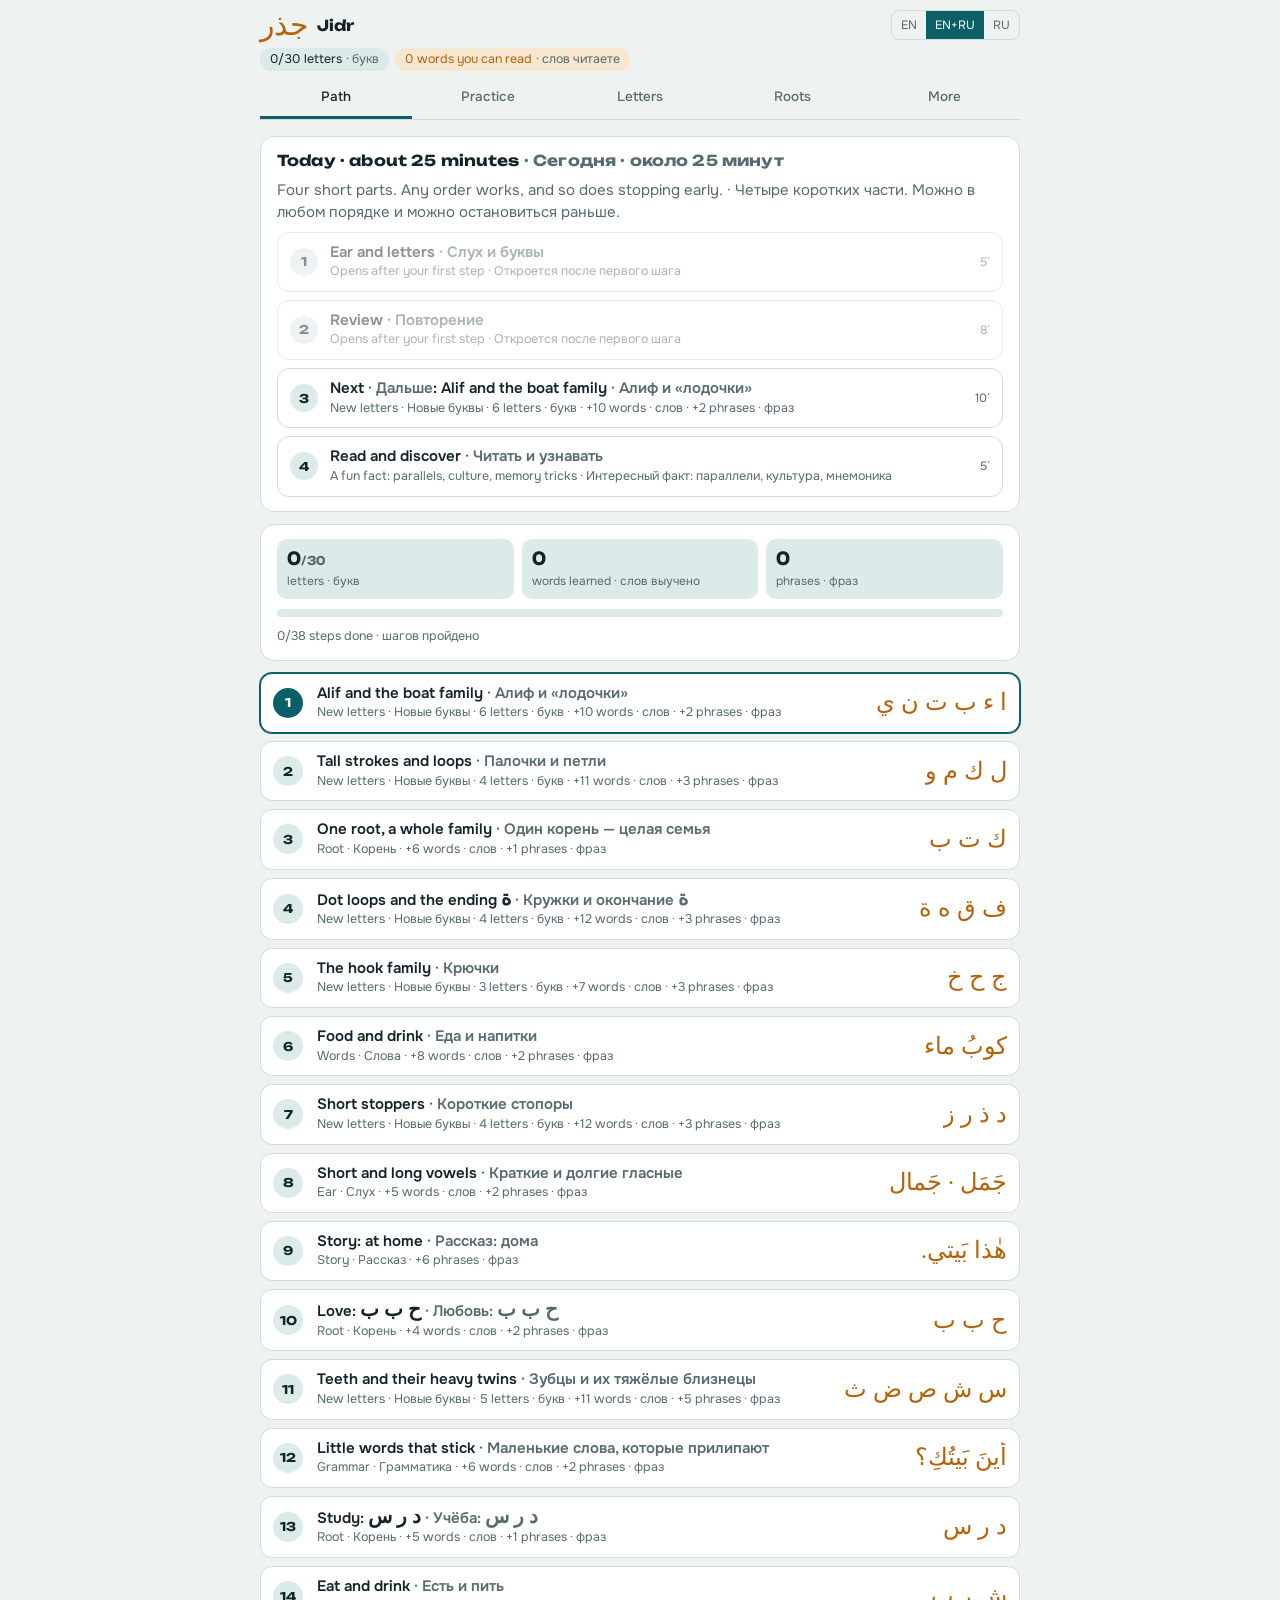
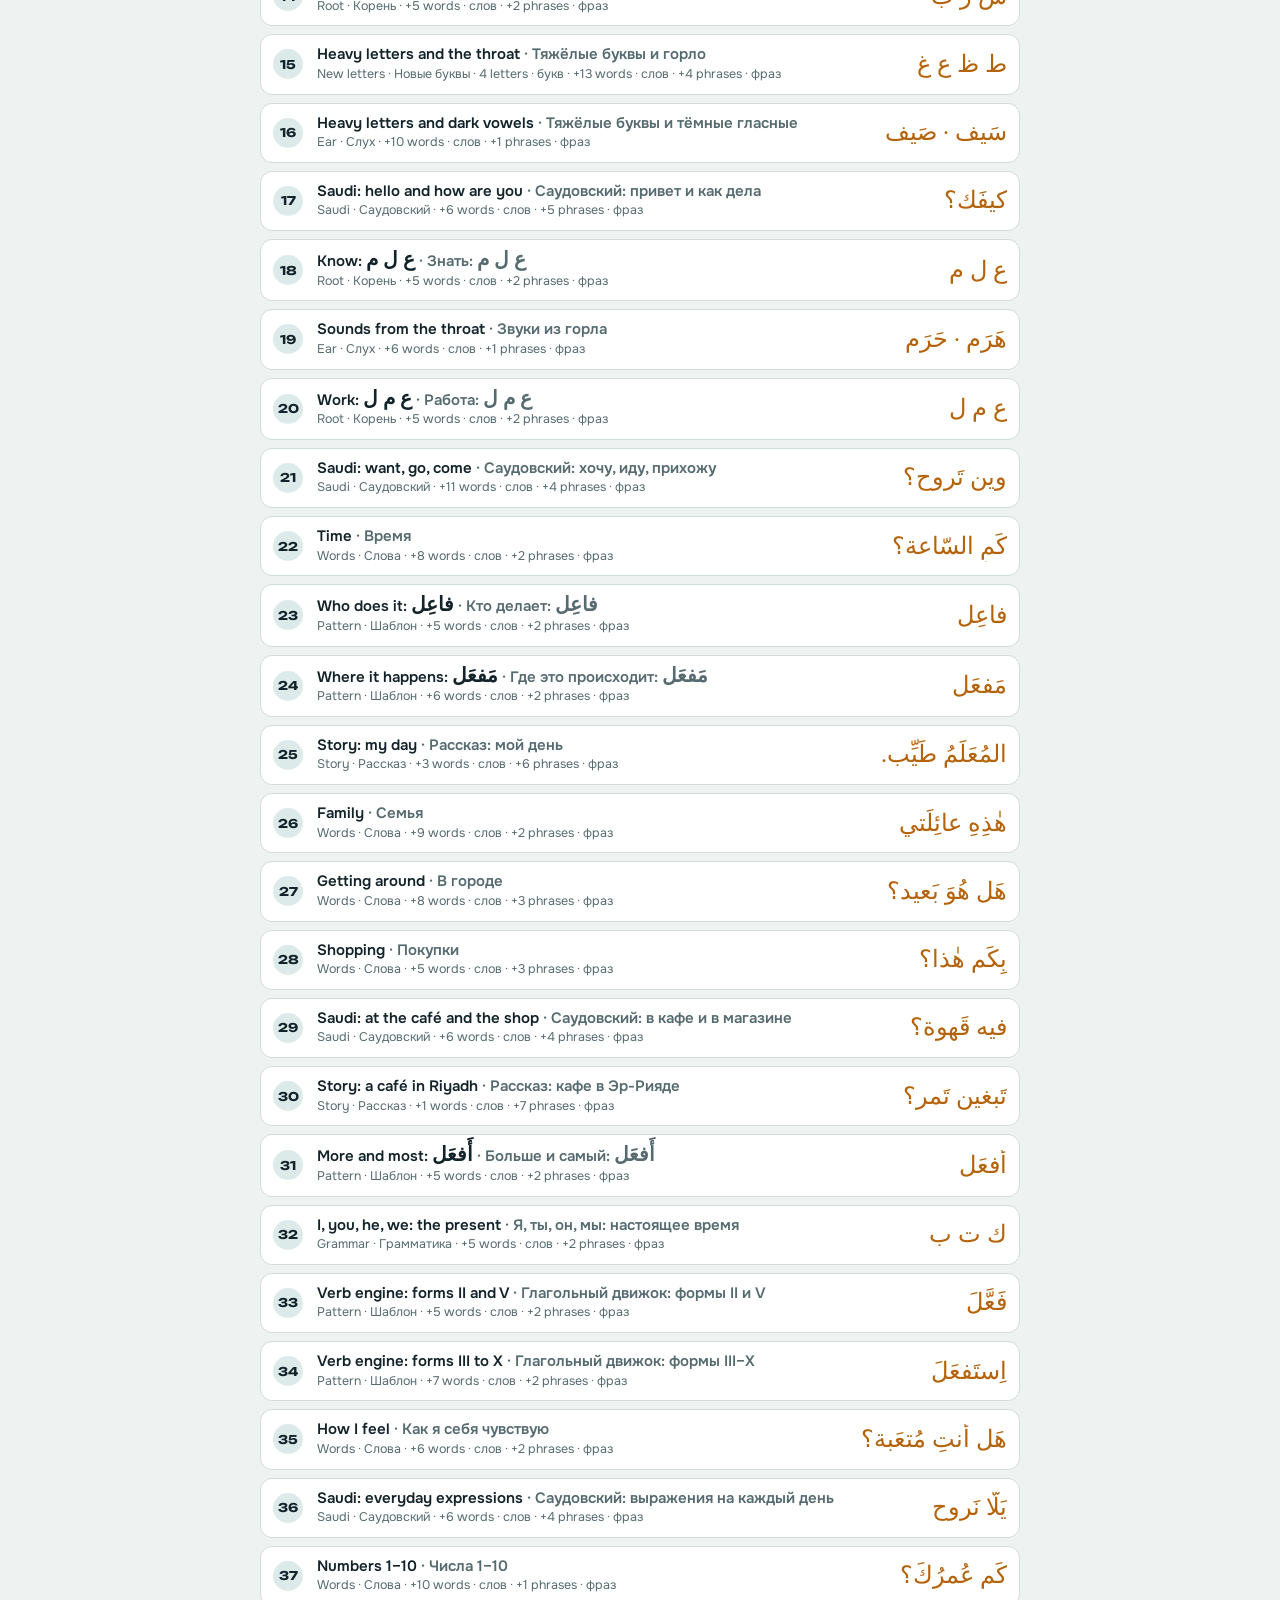
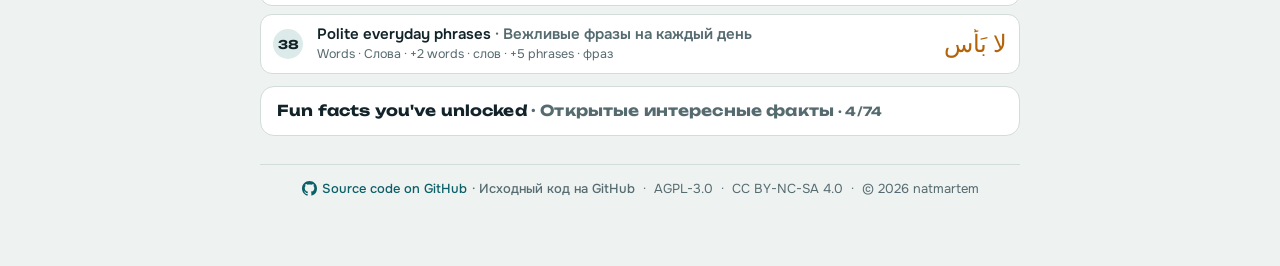
==== commit bee4c9e2: "Jidr 3.5.0: heavy-letter tips, how-to card, curated syllables per letter Co-Authored-By: Claude Opus" ====
--- a/index.html
+++ b/index.html
@@ -219,6 +219,23 @@
 .peq-m{font-size:14px}
 body.noscroll{overflow:hidden}
 
+.sylr{display:grid;grid-template-columns:38px minmax(0,1fr);gap:8px;align-items:start;padding:8px 0;border-top:1px dashed var(--line)}
+.sylr:first-of-type{border-top:0}
+.sylL{font-size:34px;line-height:1.7;text-align:center;color:var(--accent)}
+.sytg{display:flex;flex-wrap:wrap;gap:6px;direction:rtl}
+.syt{display:flex;flex-direction:column;align-items:center;flex:1 1 66px;min-width:66px;max-width:104px;background:var(--tint);border:0;border-radius:8px;padding:0 4px 5px;color:inherit;font:inherit;text-align:center}
+.syt .syc{font-size:28px;line-height:1.85;direction:rtl}
+.syt small{font-size:11.5px;line-height:1.2}
+.syt .syw{font-size:17px;line-height:1.7;color:var(--mute)}
+.syt .syw .hit{color:var(--hit)}
+.syt.playing{box-shadow:0 0 0 2px var(--accent)}
+.ltips{grid-column:1 / -1;display:flex;flex-direction:column;gap:6px;margin-top:2px}
+.ltip{background:var(--tint);border-radius:8px;padding:6px 10px;display:flex;flex-direction:column;gap:2px}
+.ltip .fk{font-size:11.5px;font-weight:600;letter-spacing:.02em;color:var(--accent)}
+.ltip p{font-size:13.5px}
+.how{margin:0;padding-left:22px;display:flex;flex-direction:column;gap:10px}
+.how b{font-weight:600}
+.how p{font-size:14px;color:var(--mute);margin-top:2px}
 .sylg{display:grid;grid-template-columns:34px repeat(6,minmax(0,1fr));gap:5px;align-items:center}
 .sylg .vh{text-align:center;font-size:12.5px;color:var(--mute);font-weight:600}
 .sylg .sy{text-align:center;background:var(--tint);border-radius:8px;font-size:28px;line-height:1.9;min-width:0}
@@ -357,6 +374,8 @@
 .fb.wrong{background:var(--bad-tint)}
 .fb .ar{font-size:30px;line-height:1.45}
 .fb .row{gap:8px}
+.fb .rpl .pchip{font-size:15px;padding:2px 10px}
+.fb .rpl .ar{font-size:20px;line-height:1.3}
 .score{font:700 46px var(--f-display);text-align:center;color:var(--accent)}
 .unl{display:flex;flex-wrap:wrap;gap:8px;justify-content:center}
 .unl>span{background:var(--root-tint);border-radius:10px;padding:2px 12px;font-size:28px}
@@ -372,6 +391,19 @@
 .ta{width:100%;min-height:90px;resize:vertical;border:1px solid var(--line);border-radius:10px;padding:10px;background:var(--bg);color:var(--ink);font:16px/1.4 ui-monospace,SFMono-Regular,Menlo,Consolas,monospace}
 .ta.sm{min-height:60px}
 label.btn{display:inline-block}
+/* feedback notes */
+.fbk{border:1px dashed var(--line);border-radius:12px;background:var(--surface)}
+.fbk>summary{list-style:none;cursor:pointer;padding:8px 12px;font-size:13.5px;color:var(--mute);display:flex;align-items:center;gap:6px}
+.fbk>summary::-webkit-details-marker{display:none}
+.fbk[open]>summary{color:var(--ink)}
+.fbk-dot{color:var(--accent);font-weight:700}
+.fbk-in{padding:0 12px 10px;display:flex;flex-direction:column;gap:4px}
+.fbk-ta{width:100%;min-height:72px;resize:vertical;border:1px solid var(--line);border-radius:10px;padding:8px 10px;background:var(--bg);color:var(--ink);font:16px/1.4 var(--f-body)}
+.fbk-s{font-size:12px;min-height:1em}
+.fbrow{display:grid;grid-template-columns:minmax(0,1fr) auto;gap:8px;align-items:start;padding:8px 0;border-top:1px solid var(--line)}
+.fbrow p{white-space:pre-wrap;overflow-wrap:anywhere}
+.fbrow .x{border:0;background:none;font-size:22px;line-height:1;color:var(--mute);padding:0 6px}
+.fb-list>summary{cursor:pointer;color:var(--accent);font-weight:500}
 .msg{border-radius:10px;padding:10px 12px;font-size:14px;overflow-wrap:anywhere}
 .msg.ok{background:var(--good-tint)}
 .msg.bad{background:var(--bad-tint)}
@@ -417,7 +449,7 @@
 "use strict";
 /* ================= basics ================= */
 const C=window.COURSE;
-const APP_VERSION="3.2.0",STATE_VER=2;
+const APP_VERSION="3.5.0",STATE_VER=2;
 const $=(s,r)=>(r||document).querySelector(s);
 const $$=(s,r)=>[...(r||document).querySelectorAll(s)];
 const esc=s=>String(s).replace(/[&<>"]/g,c=>({"&":"&amp;","<":"&lt;",">":"&gt;",'"':"&quot;"}[c]));
@@ -477,6 +509,36 @@
 try{localStorage.setItem("jidr-probe","1");localStorage.removeItem("jidr-probe")}catch(e){storageOK=false}
 const save=()=>{try{localStorage.setItem("jidr-state",JSON.stringify(S))}catch(e){storageOK=false}};
 const savePacks=a=>{try{localStorage.setItem("jidr-packs",JSON.stringify(a));return true}catch(e){return false}};
+
+/* ================= feedback notes (localStorage "jidr-feedback") =================
+   A note box under each step, drill question, drill result, reading text and fun fact.
+   Each note keeps what was on screen, so More → "Feedback for Claude" can turn all notes into one prompt. */
+let FB=[];
+try{const a=JSON.parse(localStorage.getItem("jidr-feedback")||"[]");if(Array.isArray(a))FB=a.filter(x=>x&&typeof x.id==="string"&&typeof x.text==="string")}catch(e){}
+const saveFB=()=>{try{localStorage.setItem("jidr-feedback",JSON.stringify(FB));return true}catch(e){return false}};
+const FBCTX={};
+const fbGet=id=>FB.find(x=>x.id===id);
+/* visible text of a bit of app html: English only, no buttons or hidden helpers */
+const plain=html=>{const d=document.createElement("div");d.innerHTML=String(html||"");d.querySelectorAll(".l-ru,.spk,.trv,.splt,[hidden],script").forEach(n=>n.remove());return d.textContent.replace(/\s+/g," ").trim()};
+function fbBox(id,ctx,open){
+  FBCTX[id]=ctx;const e=fbGet(id),v=e?e.text:"";
+  return `<details class="fbk"${v||open?" open":""}><summary>✎ ${bi("Feedback","Отзыв")}${v?` <span class="fbk-dot" aria-label="has a note">•</span>`:""}</summary>
+   <div class="fbk-in"><textarea class="fbk-ta" data-fb="${esc(id)}" rows="3" placeholder="What was confusing, too easy, wrong or nice? · Что было непонятно, слишком легко, неверно или удачно?">${esc(v)}</textarea><small class="fbk-s" aria-live="polite"></small></div></details>`;
+}
+function fbSet(id,text){
+  let e=fbGet(id);
+  if(!text.trim()){if(e){FB=FB.filter(x=>x!==e);saveFB()}return}
+  if(!e){e={id,at:Date.now()};FB.push(e)}
+  e.text=text;const c=FBCTX[id];if(c){try{e.ctx=c()}catch(err){}}
+  return saveFB();
+}
+function fbRefresh(id){const e=fbGet(id),c=FBCTX[id];if(e&&c){try{e.ctx=c()}catch(err){}saveFB()}}
+const fbBusy=()=>{const a=document.activeElement;return !!(a&&a.matches&&a.matches("[data-fb]"))||!!$(".quiz details.fbk[open]")};
+document.addEventListener("input",e=>{
+  const ta=e.target;if(!ta||!ta.matches||!ta.matches("[data-fb]"))return;
+  const ok=fbSet(ta.dataset.fb,ta.value)!==false;
+  const s=ta.parentNode.querySelector(".fbk-s");if(s)s.innerHTML=ok?bi("Saved on this phone","Сохранено на телефоне"):bi("Could not save: storage is full or blocked","Не удалось сохранить: хранилище переполнено или заблокировано");
+});
 
 /* ================= gentle ramp: marks, syllables, word weight =================
    Words are shown lightest first. Each extra mark is explained in the step where it first appears.
@@ -521,8 +583,23 @@
   Object.keys(VLONG).forEach(v=>{const [m,c]=VLONG[v];if(ks.has(c))out.push({ar:l.c+m+c,v})});
   return out;
 }
-const vhead=()=>`<span></span>${VK.map(v=>`<span class="vh">${bi(VLAB[v][0],VLAB[v][1])}</span>`).join("")}`;
-const sylRow=(l,ks)=>{const sy=sylFor(l,ks);return `<span class="sys">${spk(l.key)}</span>${VK.map(v=>{const x=sy.find(o=>o.v===v);return x?`<span class="sy ar" lang="ar">${x.ar}</span>`:"<span></span>"}).join("")}`};
+VLAB["0"]=["no vowel","без гласной"];
+const VALL=["a","i","u","ā","ī","ū","0"];
+/* syllables from real words (course.js syl): a slice of a course word, with ـ where the word joins on either side.
+   Each letter gets its own few, chosen to vary the vowel, the place in the word and the shape. */
+const joins=c=>{const l=byC[BASE[c]||c];return !!(l&&l.conn)};
+function sylOf(l){
+  const def=(C.syl||{})[l.c];if(!def)return null;
+  return def.map(([w,i,n,v])=>{
+    const it=ITEMS["W:"+w];if(!it||!VLAB[v])return null;const k=clusters(w);if(i<0||i+n>k.length)return null;
+    const pre=i>0&&joins(k[i-1][0])?"ـ":"",post=i+n<k.length&&joins(k[i+n-1][0])?"ـ":"";
+    return {ar:pre+k.slice(i,i+n).join("")+post,v,w:it,html:k.map((c,j)=>j>=i&&j<i+n?`<span class="hit">${esc(c)}</span>`:esc(c)).join("")};
+  }).filter(Boolean);
+}
+/* the syllables a learner who knows these letters can read; letters without a list fall back to letter + each vowel */
+function sylItems(l,ks){const c=sylOf(l);return c?c.filter(x=>x.w.need.every(q=>ks.has(q))):sylFor(l,ks)}
+const sylTile=x=>{const a=x.w&&hasA(x.w.key),tag=a?"button":"div";
+  return `<${tag} ${a?`type="button" data-play="${esc(x.w.key)}" aria-label="Play ${esc(x.w.en)}"`:""} class="syt"><span class="ar syc" lang="ar">${esc(x.ar)}</span><small>${bi(VLAB[x.v][0],VLAB[x.v][1])}</small>${x.w?`<span class="ar syw" lang="ar">${x.html}</span>`:""}</${tag}>`};
 const lettersUpTo=st=>new Set(STEPS.slice(0,st.si+1).flatMap(s=>s.letters.map(l=>l.c)));
 const splitHtml=ar=>clusters(ar).map(c=>c===" "?"\u2003":esc(c)).join(" ");
 const splitBtn=ar=>clusters(ar).filter(c=>c.trim()).length<3?"":`<button type="button" class="trv" data-split>${bi("Split","По буквам")}</button><span class="splt ar" lang="ar" hidden>${splitHtml(ar)}</span>`;
@@ -537,16 +614,16 @@
   return `<section class="card"><h2>${bi("New in the writing","Новое в письме")}</h2>${st.marks.map(m=>`<div class="mrk"><div class="ar mrk-ex" lang="ar">${esc(m.ex)}</div><div><b>${bi(m.t[0],m.t[1])}</b><p class="bl">${bi(m.en,m.ru)}</p></div></div>`).join("")}</section>`;
 }
 function sylCard(st){
-  const ks=lettersUpTo(st),ls=st.letters.filter(l=>sylFor(l,ks).length);
-  if(!ls.length)return "";
-  return `<section class="card"><h2>${bi("Read these first","Сначала слоги")}</h2><p class="lead">${bi("Each new letter with each vowel. The column tells you the vowel; the letter is yours to recognize.","Каждая новая буква с каждой гласной. Столбец подсказывает гласную, а букву узнавайте сами.")}</p>
-  <div class="sylg">${vhead()}${ls.map(l=>sylRow(l,ks)).join("")}</div></section>`;
+  const ks=lettersUpTo(st),rows=st.letters.map(l=>[l,sylItems(l,ks)]).filter(r=>r[1].length);
+  if(!rows.length)return "";
+  return `<section class="card"><h2>${bi("Read these first","Сначала слоги")}</h2><p class="lead">${bi("Real syllables with each new letter, cut from words in this course: different vowels, places in the word and shapes. The word underneath shows where it came from; tap to hear it if it's recorded.","Настоящие слоги с каждой новой буквой, взятые из слов курса: разные гласные, места в слове и формы. Слово под слогом показывает, откуда он; нажмите, чтобы послушать, если есть запись.")}</p>
+  ${rows.map(([l,sy])=>`<div class="sylr"><span class="ar sylL" lang="ar">${l.c}</span><div class="sytg">${sy.map(sylTile).join("")}</div></div>`).join("")}</section>`;
 }
 
 /* ================= content model ================= */
 let STEPS=[],WORDS=[],PHRASES=[],ITEMS={},ROOTM={},PAIRS={},TEXTS=[],DIA=[],DIA_BY={};
 function buildData(){
-  ROOTM=Object.assign({},C.roots);
+  ROOTM=Object.assign({},C.roots);ROOT_OF=null;
   STEPS=C.steps.map(s=>Object.assign({},s));
   PACKS.forEach(p=>{
     Object.keys(p.roots||{}).forEach(r=>{if(!ROOTM[r])ROOTM[r]=p.roots[r]});
@@ -714,6 +791,12 @@
 /* Sun letters (tongue tip): the l of الـ melts into them. ة and ى never follow الـ, so they get no badge. */
 const SUN=new Set([..."تثدذرزسشصضطظلن"]);
 const smBadge=l=>"ةى".includes(l.c)?"":`<span class="sm ${SUN.has(l.c)?"sun":"moon"}">${SUN.has(l.c)?"☀ "+bi("sun letter","солнечная"):"☾ "+bi("moon letter","лунная")}</span>`;
+/* more about a letter (course.js letterTips): how to say it, memory tricks, parallels, Saudi notes */
+const TIPK={howto:["👄",["How to say it","Как произнести"]]};
+function tipsHtml(l){
+  const ts=(C.letterTips||{})[l.c];if(!ts||!ts.length)return "";
+  return `<div class="ltips">${ts.map(t=>{const k=TIPK[t[0]]||FK[t[0]]||FK.structure;return `<div class="ltip"><span class="fk">${k[0]} ${bi(k[1][0],k[1][1])}</span><p class="bl">${bi(esc(t[1]),esc(t[2]))}</p></div>`}).join("")}</div>`;
+}
 function letterCard(l,withEx){
   const fam=LET.filter(x=>x.fam===l.fam),sg=l.sg!=null?C.sounds[l.sg]:null;
   return `<div class="lcard"><div class="big ar">${l.c}</div>
@@ -724,7 +807,8 @@
   <div class="forms">${forms(l).map(f=>`<div class="fm"><span class="ar">${f[2]}</span><small>${bi(f[0],f[1])}</small></div>`).join("")}</div>
   ${fam.length>1?`<div class="alike"><small>${bi("Looks like","Похожа на")}</small>${fam.map(x=>`<span class="ar${x===l?" me":""}">${x.c}</span>`).join("")}</div>`:""}
   ${sg?`<div class="alike"><small>${bi("Sounds like","Звучит похоже")}</small>${[...sg.L].map(c=>`<span class="ar${c===l.c?" me":""}">${c}</span>`).join("")}<small>${bi(sg.en,sg.ru)}</small></div>`:""}
-  ${withEx?(()=>{const all=new Set(LET.map(x=>x.c));return sylFor(l,all).length?`<div class="lex"><small>${bi("Syllables","Слоги")}</small><div class="sylg">${vhead()}${sylRow(l,all)}</div></div>`:""})():""}
+  ${tipsHtml(l)}
+  ${withEx?(()=>{const sy=sylItems(l,new Set(LET.map(x=>x.c)));return sy.length?`<div class="lex"><small>${bi("Syllables from real words","Слоги из настоящих слов")}</small><div class="sytg">${sy.map(sylTile).join("")}</div></div>`:""})():""}
   ${withEx?(()=>{const ex=letterExamples(l);return ex.length?`<div class="lex"><small>${bi("In words","В словах")}</small>${ex.map(e=>`<div class="lx"><span class="ar" lang="ar">${e.html}</span><span><small class="tag">${bi(e.en,e.ru)}</small> ${bi(esc(e.w.en),esc(e.w.ru))}${learned(e.w)?"":` <span class="need">· ${bi("step","шаг")} ${e.w.step.si+1}</span>`}</span>${spk(e.w.key)}</div>`).join("")}</div>`:""})():""}</div>`;
 }
 function vowelCard(){
@@ -801,14 +885,14 @@
 const unlockedFacts=()=>FACTS.filter(f=>!f.step||S.done.includes(f.step));
 function openText(id){
   const t=TEXTS.find(x=>x.id===id);if(!t)return;
-  openSheet(`<div class="row" style="justify-content:space-between"><span class="kind">${bi("Easy reading","Лёгкое чтение")} · ${bi("after step","после шага")} ${t.step.si+1}</span><button type="button" class="x" data-closesheet aria-label="Close">×</button></div>${textCard(t)}`);
+  openSheet(`<div class="row" style="justify-content:space-between"><span class="kind">${bi("Easy reading","Лёгкое чтение")} · ${bi("after step","после шага")} ${t.step.si+1}</span><button type="button" class="x" data-closesheet aria-label="Close">×</button></div>${textCard(t)}${fbBox("t:"+t.id,()=>({kind:"reading",src:`Easy reading “${t.t[0]}” (after step ${t.step.si+1}, id ${t.id})`}))}`);
 }
 function openFact(){
   const all=unlockedFacts();if(!all.length)return;
   const fresh=all.filter(f=>!S.seenF.includes(f.id)),f=pick(fresh.length?fresh:all);
   if(!S.seenF.includes(f.id))S.seenF.push(f.id);markSess("discover");
   openSheet(`<div class="row" style="justify-content:space-between"><span class="kind">${bi("Read and discover","Читать и узнавать")}</span><button type="button" class="x" data-closesheet aria-label="Close">×</button></div>
-   ${factCard(f)}<div class="row"><button type="button" class="btn primary" data-discover>${bi("Another one","Ещё один")}</button><button type="button" class="btn" data-closesheet>${bi("Close","Закрыть")}</button></div>
+   ${factCard(f)}${fbBox("f:"+f.id,()=>({kind:"fact",src:`Fun fact (id ${f.id}): ${f.en}`}))}<div class="row"><button type="button" class="btn primary" data-discover>${bi("Another one","Ещё один")}</button><button type="button" class="btn" data-closesheet>${bi("Close","Закрыть")}</button></div>
    <small class="muted">${S.seenF.filter(id=>all.some(x=>x.id===id)).length}/${all.length} ${bi("facts seen so far. More unlock as you go.","фактов прочитано. Новые открываются по ходу пути.")}</small>`);
 }
 /* today's session: four parts, done marks reset each day, nothing is counted against you */
@@ -860,6 +944,7 @@
   h+=marksCard(st);
   if(st.root&&st.kind!=="grammar")h+=`<section class="card"><div class="rootbig ar">${spaced(st.root)}</div><p style="text-align:center">${ROOTM[st.root]?bi(esc(ROOTM[st.root][0]),esc(ROOTM[st.root][1])):""}</p></section>`;
   if(st.pat)h+=`<section class="card"><button type="button" class="patbig ar pbtn" data-pat="${st.pat}">${patT(st.pat)}</button><p style="text-align:center">${bi(esc(C.pats[st.pat].en),esc(C.pats[st.pat].ru))}</p></section>`;
+  if(st.how&&st.how.length)h+=`<details class="card disc"><summary><h2>👄 ${bi("How to say them","Как их произносить")} <small>· ${st.how.length} ${bi("steps","шагов")}</small></h2></summary><ol class="how">${st.how.map(x=>`<li><b>${bi(esc(x[0]),esc(x[1]))}</b><p class="bl">${bi(esc(x[2]),esc(x[3]))}</p></li>`).join("")}</ol></details>`;
   if(st.pairs&&st.pairs.length)h+=`<section class="card"><h2>${bi("Listen for the difference","Слушайте разницу")}</h2><p class="lead">${bi("Each pair differs by one sound. Read both, play both if they're recorded, and notice what changes.","Слова в паре отличаются одним звуком. Прочитайте оба, включите запись, если она есть, и заметьте разницу.")}</p>
    ${st.pairs.map(([a,b])=>{const A=ITEMS["W:"+a],B=ITEMS["W:"+b];return `<div class="pair">${[A,B].map(x=>`<div class="pw"><span class="ar" lang="ar">${esc(x.ar)}</span><small>${bi(esc(x.en),esc(x.ru))}</small>${spk(x.key)}</div>`).join(`<span class="vs">≠</span>`)}</div>`}).join("")}</section>`;
   const inPair=new Set((st.pairs||[]).flat()),restW=st.W.filter(w=>!inPair.has(w.ar));
@@ -867,11 +952,12 @@
    ${st.P.some(p=>hasA(p.key))?`<div class="row">${st.P.map(p=>spk(p.key)).join("")}</div>`:""}
    <details><summary>${bi("Sentence by sentence","По предложениям")}</summary><div class="wl">${st.P.map(readRow).join("")}</div></details></section>`;
   if(restW.length)h+=`<section class="card"><h2>${bi("Words","Слова")} <small>· ${restW.length}</small></h2><div class="wl">${restW.map(w=>wordRow(w)).join("")}</div></section>`;
-  if(st.P.length&&st.kind!=="story")h+=`<section class="card"><h2>${bi("Phrases","Фразы")} <small>· ${st.P.length}</small></h2><div class="wl">${st.P.map(phraseRow).join("")}</div></section>`;
+  if(st.P.length&&st.kind!=="story")h+=`<section class="card"><h2>${bi("Phrases","Фразы")} <small>· ${st.P.length}</small></h2><div class="wl">${st.P.map(readRow).join("")}</div></section>`;
   h+=diaCard(st);
   const tx=TEXTS.filter(t=>t.step===st);
   if(tx.length)h+=`<section class="card"><h2>${bi("Easy reading","Лёгкое чтение")}</h2>${tx.map(textCard).join("")}</section>`;
   const fs=factsOf(st);if(fs.length)h+=`<section class="card"><h2>${bi("Did you know","А вы знали")}</h2>${fs.map(factCard).join("")}</section>`;
+  h+=fbBox("s:"+st.id,()=>({kind:"step",src:`Step ${st.si+1} “${st.t[0]}” (${plain(kindLabel(st))}, id ${st.id})`}));
   h+=`<div class="sticky-cta"><button type="button" class="btn primary big" data-stepquiz="${st.id}">${done?bi("Drill again","Повторить"):bi("I'm ready: drill it","Готово: тренировка")}</button></div>`;
   if(!done)h+=`<button type="button" class="btn link" data-skip="${st.id}" style="align-self:center">${bi("I already know this, skip","Я это знаю, пропустить")}</button>`;
   return h;
@@ -958,14 +1044,38 @@
 const firstSense=t=>String(t).split(/[,;(]/)[0].trim().toLowerCase();
 const bareW=a=>nrm(a).replace(/[؟،.!?,]/g,"");
 const sameSense=(a,b)=>firstSense(a.en)===firstSense(b.en)||firstSense(a.ru)===firstSense(b.ru);
-/* two phrases clash when one contains the other, or their translations share most content words: both would be right */
-const cw=t=>new Set(String(t).toLowerCase().replace(/\([^)]*\)/g,"").split(/[^a-zа-яё']+/).filter(x=>x.length>3));
+/* two phrases clash when both would be a right answer: same Arabic, one contains the other,
+   same meaning, or one translation's content words are inside the other's.
+   Exception: the same phrase said to a man and to a woman (كَ / كِ) is a fair, tricky distractor. */
+const cw=t=>new Set(String(t).toLowerCase().replace(/\([^)]*\)/g,"").split(/[^a-zа-яё']+/).filter(x=>x.length>3).map(x=>x.replace(/s$/,"")));
+const GEN_EN=/\s*\(to a (man|woman)\)/,GEN_RU=/\s*\((мужчине|женщине)\)/;
+const genderTwin=(a,b)=>{const x=String(a.en).match(GEN_EN),y=String(b.en).match(GEN_EN);return !!(x&&y&&x[1]!==y[1]&&a.en.replace(GEN_EN,"")===b.en.replace(GEN_EN,""))};
 function clash(a,b){
+  if(bareW(a.ar)===bareW(b.ar)&&!genderTwin(a,b))return true;
+  if(genderTwin(a,b))return false;
   if(sameSense(a,b))return true;
   const A=new Set(a.parts.map(bareW)),B=new Set(b.parts.map(bareW));
   if([...A].every(x=>B.has(x))||[...B].every(x=>A.has(x)))return true;
-  for(const k of ["en","ru"]){const x=cw(a[k]),y=cw(b[k]),n=[...x].filter(w=>y.has(w)).length;if(n&&n>=Math.min(x.size,y.size)*.5)return true}
+  for(const k of ["en","ru"]){const x=cw(a[k]),y=cw(b[k]);if(!x.size||!y.size)continue;
+    const [s,l]=x.size<=y.size?[x,y]:[y,x];if([...s].every(w=>l.has(w))&&(s.size>=2||s.size===l.size))return true}
   return false;
+}
+/* the same phrase for the other gender, made from the translation itself: "Where is your house? (to a woman)" → "(to a man)" */
+function twinOf(p){
+  const e=String(p.en).match(GEN_EN),r=String(p.ru).match(GEN_RU);if(!e||!r)return null;
+  const en=p.en.replace(GEN_EN,e[1]==="man"?" (to a woman)":" (to a man)"),ru=p.ru.replace(GEN_RU,r[1]==="мужчине"?" (женщине)":" (мужчине)");
+  return {key:"tw:"+p.key,en,ru};
+}
+/* roots of the words inside a phrase, found through the word list, also under ال، وَ، بِ، لِ and attached endings */
+let ROOT_OF=null;
+function phraseRoots(p){
+  if(!ROOT_OF){ROOT_OF={};WORDS.forEach(w=>{if(w.root)ROOT_OF[bareW(w.ar)]=w.root})}
+  const out=new Set();
+  p.parts.forEach(a=>{let x=bareW(a);const tries=[x];
+    if(x.startsWith("ال"))tries.push(x.slice(2));if(/^[وبل]/.test(x))tries.push(x.slice(1),x.slice(1).replace(/^ال/,""));
+    tries.slice().forEach(t=>{const m=t.match(/^(.+?)(ها|نا|كم|هم|ي|ك|ه)$/);if(m)tries.push(m[1],m[1].replace(/ت$/,"ة"))});
+    for(const t of tries)if(ROOT_OF[t]){out.add(ROOT_OF[t]);break}});
+  return out;
 }
 function similarWords(w,n){
   const sk=nrm(w.ar);
@@ -989,6 +1099,8 @@
 }
 function gW_spell(w,easy){
   const s=skel(w.ar);if(/\s/.test(s)||s.length<2||s.length>(easy?5:7))return null;
+  /* with 3 letters or fewer, tiles give the answer away: type it on the keyboard instead */
+  if(s.length<=3)return {kind:"type",item:w,label:["Type the word","Напечатайте слово"],prompt:meanHtml(w)+spk(w.key),audio:null,target:s,hint:s.replace(/\S/g,"•")};
   const own=[...s],extra=[],nx=easy||s.length<=3?1:2;
   shuffle(own).forEach(c=>{if(extra.length<nx&&byC[BASE[c]||c]){const d=lookAlikes(byC[BASE[c]||c],2,LET).map(x=>x.c).find(x=>!own.includes(x)&&!extra.includes(x));if(d)extra.push(d)}});
   return {kind:"tiles",mode:"spell",item:w,label:LBL.spell,prompt:meanHtml(w)+spk(w.key),tiles:shuffle(own.concat(extra)),target:s,join:"",need:own.length};
@@ -1038,18 +1150,28 @@
   return {kind:"choice",item:w,label:LBL.pat,prompt:bigAr(hl(w.ar,w.root),"q-word"),opts:shuffle([w.pat,...others]).map(k=>({k,html:`<span class="ar sm">${patT(k)}</span><small>${bi(esc(C.pats[k].en),esc(C.pats[k].ru))}</small>`})),ans:w.pat};
 }
 function gP_mean(p){
-  const src=p.type==="T"?p.text.items.concat(pool.P):pool.P;
-  /* prefer lines that share words with this one, so the whole line has to be read */
-  const sc=x=>x.parts.filter(a=>p.parts.includes(a)).length*2+(x.step===p.step?1.5:0)+(/[؟?]/.test(x.ar)===/[؟?]/.test(p.ar)?1:0)+lookScore(p.ar,x.ar)*.2+Math.random()*1.5;
-  const ranked=uniq(src.filter(x=>x!==p&&!clash(x,p))).map(x=>[sc(x),x]).sort((a,b)=>b[0]-a[0]).map(a=>a[1]);
-  const ds=[];for(const x of ranked){if(ds.length>=3)break;if(!ds.some(y=>clash(x,y)))ds.push(x)}if(ds.length<1)return null;
+  /* options that a reader who catches one word or the number of words would fall for:
+     the same phrase for the other gender, lines that share a word or a root, lines whose translation shares a word,
+     with about the same number of words. Any course line can be a distractor: only its translation is shown. */
+  const src=uniq((p.type==="T"?p.text.items:[]).concat(pool.P,PHRASES,TEXTS.flatMap(t=>t.items)));
+  const pr=phraseRoots(p),pw=new Set(p.parts.map(bareW)),pe=cw(p.en),pq=/[؟?]/.test(p.ar);
+  const sc=x=>{const xr=phraseRoots(x);let s=x.parts.filter(a=>pw.has(bareW(a))).length*2.5+[...xr].filter(r=>pr.has(r)).length*1.5;
+    s+=[...cw(x.en)].filter(w=>pe.has(w)).length*1.5+(genderTwin(x,p)?6:0)+(x.step===p.step?1:0)+(/[؟?]/.test(x.ar)===pq?1:0);
+    s-=Math.abs(x.parts.length-p.parts.length)*.8+Math.abs(String(x.en).split(/\s+/).length-String(p.en).split(/\s+/).length)*.25;
+    return s+(learned(x)?.5:0)+Math.random()*1.5};
+  const ranked=src.filter(x=>x!==p&&!clash(x,p)).map(x=>[sc(x),x]).sort((a,b)=>b[0]-a[0]).map(a=>a[1]);
+  const ds=[],tw=twinOf(p);
+  if(tw&&!ranked.some(x=>x.en===tw.en))ds.push(tw);
+  for(const x of ranked){if(ds.length>=3)break;if(!ds.some(y=>y.en===x.en||y.ru===x.ru||(y.parts&&clash(x,y))))ds.push(x)}if(ds.length<1)return null;
   return {kind:"choice",item:p,label:LBL.mean,prompt:bigAr(esc(vz(p)),"q-phrase"),opts:shuffle([p,...ds]).map(x=>({k:x.key,html:bi(esc(x.en),esc(x.ru))})),ans:p.key,one:true};
 }
 function gP_order(p){
   if(p.parts.length<2)return null;
-  const tiles=p.parts.slice();
-  if(p.parts.length>=2){const ref=pick(p.parts),used=new Set(p.parts.map(bareW)),d=pool.W.map(w=>w.ar).filter(a=>!used.has(bareW(a))).map(a=>[lookScore(ref,a)+Math.random()*1.5,a]).sort((a,b)=>b[0]-a[0]).map(a=>a[1])[0];if(d)tiles.push(d)}
-  return {kind:"tiles",mode:"order",item:p,label:LBL.order,prompt:meanHtml(p)+spk(p.key),tiles:shuffle(tiles),target:p.parts.join(" "),join:" ",need:p.parts.length,words:true};
+  /* tiles carry no punctuation, so a question mark can't tell which word goes last */
+  const parts=p.parts.map(a=>a.replace(/[؟،.!?,]/g,"")).filter(Boolean);if(parts.length<2)return null;
+  const tiles=parts.slice();
+  {const ref=pick(parts),used=new Set(parts.map(bareW)),d=pool.W.map(w=>w.ar.replace(/[؟،.!?,]/g,"")).filter(a=>a&&!used.has(bareW(a))).map(a=>[lookScore(ref,a)+Math.random()*1.5,a]).sort((a,b)=>b[0]-a[0]).map(a=>a[1])[0];if(d)tiles.push(d)}
+  return {kind:"tiles",mode:"order",item:p,label:LBL.order,prompt:meanHtml(p)+spk(p.key),tiles:shuffle(tiles),target:parts.join(" "),join:" ",need:parts.length,words:true};
 }
 function gP_gap(p){
   if(p.parts.length<2)return null;
@@ -1063,17 +1185,26 @@
   return {kind:"choice",item:p,label:LBL.gap,prompt:bigAr(html2,"q-phrase")+`<small>${bi(esc(p.en),esc(p.ru))}</small>`,opts:shuffle([gc,...ds]).map(a=>({k:a,html:`<span class="ar sm">${esc(a)}</span>`})),ans:gc};
 }
 /* syllables: which vowel is written, and which syllable has this vowel */
+/* syllables come from real words (sylItems). ا و ي standing as a bare long vowel or glide are left out of
+   “which vowel?”: the letter itself is the vowel there, so the question has no fair answer. */
+const sylPool=l=>sylItems(l,new Set(pool.L.map(o=>o.c)));
+const sylAfter=x=>x.w?`<div class="ar">${x.html}</div><small>${bi(esc(x.w.en),esc(x.w.ru))}</small>`:"";
 function gS_read(l){
-  const sy=sylFor(l,new Set(pool.L.map(o=>o.c)));if(sy.length<3)return null;
-  const x=pick(sy),ds=shuffle(sy.filter(o=>o.v!==x.v)).slice(0,3);
-  return {kind:"choice",item:l,label:["Which vowel?","Какая гласная?"],prompt:bigAr(x.ar,"q-letter"),opts:shuffle([x,...ds]).map(o=>({k:o.v,html:`<b class="vl">${bi(VLAB[o.v][0],VLAB[o.v][1])}</b>`})),ans:x.v};
+  if(l.c==="ة")return null;
+  const sy=sylPool(l).filter(x=>!("اوي".includes(l.c)&&!/[َ-ِ]/.test(x.ar)));if(!sy.length)return null;
+  const x=pick(sy),near=uniq(sylPool(l).map(o=>o.v)).filter(v=>v!==x.v);
+  const ds=uniq(shuffle(near).concat(shuffle(VALL))).filter(v=>v!==x.v).slice(0,3);
+  return {kind:"choice",item:l,label:["Which vowel?","Какая гласная?"],prompt:bigAr(esc(x.ar),"q-letter"),opts:shuffle([x.v,...ds]).map(v=>({k:v,html:`<b class="vl">${bi(VLAB[v][0],VLAB[v][1])}</b>`})),ans:x.v,after:sylAfter(x)};
 }
 function gS_find(l){
-  const ks=new Set(pool.L.map(o=>o.c)),sy=sylFor(l,ks);if(sy.length<3)return null;
-  const x=pick(sy),own=shuffle(sy.filter(o=>o.v!==x.v)).slice(0,2);
-  const m=uniq(famMates(l,pool.L).concat(lookAlikes(l,3))).filter(o=>!"اءة".includes(o.c)&&o!==l)[0];
-  const opts=uniq([x.ar,...own.map(o=>o.ar)].concat(m?[m.c+x.ar.slice(1)]:[])).slice(0,4);if(opts.length<3)return null;
-  return {kind:"choice",item:l,label:["Find this syllable","Найдите этот слог"],prompt:`<div class="ar q-letter">${l.c}</div><div class="vchip">+ ${bi(VLAB[x.v][0],VLAB[x.v][1])}</div>`,opts:shuffle(opts).map(a=>({k:a,html:`<span class="ar">${a}</span>`})),ans:x.ar};
+  const sy=sylPool(l);if(!sy.length)return null;
+  const x=pick(sy),set=MATCH[l.c]||l.c;
+  const own=uniq(shuffle(sy.filter(o=>o.v!==x.v)).map(o=>o.ar)).filter(a=>a!==x.ar).slice(0,2);
+  /* the same syllable with a look-alike letter that joins the same way, so the shape stays honest */
+  const at=[...x.ar].findIndex(c=>set.includes(c));
+  const swaps=at<0?[]:uniq(famMates(l,pool.L).concat(lookAlikes(l,6))).filter(o=>!"اءة".includes(o.c)&&o!==l&&o.conn===l.conn).map(o=>{const a=[...x.ar];a[at]=o.c;return a.join("")}).filter(a=>a!==x.ar);
+  const opts=uniq([x.ar,...own,...swaps.slice(0,Math.max(1,3-own.length))]).slice(0,4);if(opts.length<3)return null;
+  return {kind:"choice",item:l,label:["Find this syllable","Найдите этот слог"],prompt:`<div class="ar q-letter">${l.c}</div><div class="vchip">+ ${bi(VLAB[x.v][0],VLAB[x.v][1])}</div>`,opts:shuffle(opts).map(a=>({k:a,html:`<span class="ar">${esc(a)}</span>`})),ans:x.ar,after:sylAfter(x)};
 }
 
 /* ear: two words that differ by one sound (heavy/light, throat, vowel length) */
@@ -1303,10 +1434,28 @@
 };
 function startQuiz(qs,meta){
   if(!qs.length){toast(bi("Nothing to drill yet","Пока нечего тренировать"));return}
-  Q=Object.assign({qs,i:0,ok:0,picked:[],answered:false,wrong:[]},meta);
+  Q=Object.assign({qs,i:0,ok:0,picked:[],answered:false,wrong:[],res:[],qid:Date.now().toString(36)},meta);
   history.pushState({q:1},"");render();window.scrollTo(0,0);
 }
 function cur(){return Q&&Q.qs[Q.i]}
+/* where a drill came from, in words, for feedback notes */
+function quizSrc(){
+  if(Q.drill&&DRILLS[Q.drill])return `Practice drill “${DRILLS[Q.drill].t[0]}”`;
+  if(Q.step){const st=STEPS.find(s=>s.id===Q.step);return st?`Step ${st.si+1} drill “${st.t[0]}” (id ${st.id})`:"Step drill"}
+  if(Q.text){const t=TEXTS.find(x=>x.id===Q.text);return t?`Reading quiz “${t.t[0]}” (id ${t.id})`:"Reading quiz"}
+  return "Repeat drill of my mistakes";
+}
+function qCtx(q,i){
+  const src=quizSrc(),n=Q.qs.length,Qr=Q;
+  return ()=>{
+    const it=q.item||{},r=Qr.res[i];let opts="",ans="";
+    if(q.kind==="choice"){opts=q.opts.map(o=>plain(o.html)).join(" | ");const a=q.opts.find(o=>String(o.k)===String(q.ans));ans=a?plain(a.html):""}
+    else if(q.kind==="type")ans=q.target;
+    else{opts=(q.tiles||[]).join(" | ");ans=q.mode==="spell"||q.mode==="order"?it.ar:q.target}
+    return {kind:"question",src,n:`${i+1}/${n}`,task:q.label[0],prompt:plain(q.prompt),opts,ans,
+      item:[it.c||it.ar||"",it.en||""].filter(Boolean).join(" — "),key:it.key||"",result:r===undefined?"not answered yet":r?"right":"wrong"};
+  };
+}
 function renderQuiz(){
   if(Q.i>=Q.qs.length)return renderEnd();
   const q=cur(),pct=Math.round(Q.i/Q.qs.length*100);
@@ -1319,7 +1468,7 @@
   else if(q.kind==="choice")h+=`<div class="opts${q.one?" one":""}">${q.opts.map(o=>`<button type="button" class="opt" data-opt="${esc(o.k)}">${o.html}</button>`).join("")}</div>`;
   else h+=`<div class="built ar" id="built" lang="ar"></div><div class="tiles" dir="rtl">${q.tiles.map((t,i)=>`<button type="button" class="tile${q.words?" w":""}" data-tile="${i}">${esc(t)}</button>`).join("")}</div>
    <div class="row" style="justify-content:center"><button type="button" class="btn" data-undo>⌫ ${bi("Undo","Назад")}</button><button type="button" class="btn primary" data-check disabled>${bi("Check","Проверить")}</button></div>`;
-  h+=`<div id="fb"></div><button type="button" class="btn primary big" data-next hidden>${bi("Next","Дальше")}</button></section>`;
+  h+=`<div id="fb"></div><button type="button" class="btn primary big" data-next hidden>${bi("Next","Дальше")}</button>${fbBox("q:"+Q.qid+":"+Q.i,qCtx(q,Q.i))}</section>`;
   return h;
 }
 function afterQuiz(){
@@ -1329,7 +1478,15 @@
 function itemReveal(it){
   if(!it)return "";
   if(it.type==="L")return `<div class="row"><span class="ar" style="font-size:40px">${it.c}</span><b class="ar lname">${it.name}</b><span>${bi(esc(it.cue[0]),esc(it.cue[1]))}</span>${spk(it.key)}</div>${it.mn?`<small>💡 ${bi(esc(it.mn[0]),esc(it.mn[1]))}</small>`:""}`;
-  return `<div class="row"><span class="ar">${hl(it.ar,it.root)}</span>${spk(it.key)}${splitBtn(it.ar)}${trBtn(it)}</div><div>${bi(esc(it.en),esc(it.ru))}</div>`;
+  return `<div class="row"><span class="ar">${hl(it.ar,it.root)}</span>${spk(it.key)}${splitBtn(it.ar)}${trBtn(it)}</div><div>${bi(esc(it.en),esc(it.ru))}</div>${rpLinks(it)}`;
+}
+/* links from a word to its root card and pattern card */
+const rpLinks=it=>it.root||it.pat?`<div class="row rpl">${it.root&&ROOTM[it.root]?`<button type="button" class="pchip" data-rootsheet="${esc(it.root)}">${bi("Root","Корень")} <span class="ar rt">${spaced(it.root)}</span> ›</button>`:""}${it.pat&&C.pats[it.pat]?`<button type="button" class="pchip" data-pat="${it.pat}">${bi("Pattern","Шаблон")} <span class="ar">${patT(it.pat)}</span> ›</button>`:""}</div>`:"";
+function rootSheet(r){
+  const ws=WORDS.filter(w=>w.root===r).sort((a,b)=>(learned(b)-learned(a))||(a.step.si-b.step.si));
+  return `<div class="row" style="justify-content:space-between"><span class="kind">${bi("Root","Корень")}</span><button type="button" class="x" data-closesheet aria-label="Close">×</button></div>
+   <div class="rootbig ar">${spaced(r)}</div><p style="text-align:center">${ROOTM[r]?bi(esc(ROOTM[r][0]),esc(ROOTM[r][1])):""}</p>
+   <div class="wl">${ws.map(w=>wordRow(w,!learned(w))).join("")}</div>`;
 }
 /* skills: last 40 answers per skill and per sound contrast */
 const SKILLS=[
@@ -1360,13 +1517,14 @@
   const q=cur();Q.answered=true;grade(q.item.key,ok);
   skillsOf(q).forEach(k=>push40(S.sk,k,ok));if(q.ct)push40(S.ct,q.ct,ok);
   if(ok)Q.ok++;else Q.wrong.push(q.item);
+  Q.res[Q.i]=ok;fbRefresh("q:"+Q.qid+":"+Q.i);
   save();
   const fb=$("#fb");
   fb.className="fb "+(ok?"right":"wrong");
-  fb.innerHTML=(ok?`<b>${pick([bi("Yes!","Да!"),bi("Right!","Верно!"),bi("Nice!","Отлично!"),bi("Exactly.","Точно.")])}</b>`:`<b>${bi("Not quite.","Не совсем.")}</b>${shownAns||""}`)+(q.after||"")+itemReveal(q.showItem||q.item)+(q.showItem?itemReveal(q.item):"");
+  fb.innerHTML=(ok?`<b>${pick([bi("Yes!","Да!"),bi("Right!","Верно!"),bi("Nice!","Отлично!"),bi("Exactly.","Точно.")])}</b>`:`<b>${bi("The answer","Ответ")}</b>${shownAns||""}`)+(q.after||"")+itemReveal(q.showItem||q.item)+(q.showItem?itemReveal(q.item):"");
   const it=q.item;if(ok&&it.type!=="L"&&hasA(it.key)&&!q.audio)play(it.key,$("#fb .spk"));
   const nx=$("[data-next]");nx.hidden=false;
-  if(ok&&S.auto&&q.kind==="choice"){const i=Q.i;setTimeout(()=>{if(Q&&Q.i===i&&Q.answered)next()},hasA(it.key)&&it.type!=="L"?1900:1100)}
+  if(ok&&S.auto&&q.kind==="choice"){const i=Q.i;setTimeout(()=>{if(Q&&Q.i===i&&Q.answered&&!fbBusy()&&!sheetOpen)next()},hasA(it.key)&&it.type!=="L"?1900:1100)}
   else nx.focus({preventScroll:true});
   renderStats();
 }
@@ -1398,7 +1556,7 @@
   const got=q.mode==="root"?nrm(Q.picked.map(i=>q.tiles[i]).join("")):builtStr();
   const ok=got===q.target;
   $("#built").classList.add(ok?"ok":"no");$$(".tile").forEach(b=>b.disabled=true);$("[data-check]").disabled=true;
-  const show=q.mode==="heavy"?`<div class="ar rootbig" style="font-size:34px">${spaced(q.target)}</div>`:q.mode==="root"?`<div class="ar rootbig" style="font-size:34px">${spaced(q.item.root)}</div>`:`<div class="ar">${esc(q.mode==="spell"?q.item.ar:q.target)}</div>`;
+  const show=q.mode==="heavy"?`<div class="ar rootbig" style="font-size:34px">${spaced(q.target)}</div>`:q.mode==="root"?`<div class="ar rootbig" style="font-size:34px">${spaced(q.item.root)}</div>`:`<div class="ar">${esc(q.mode==="spell"||q.mode==="order"?q.item.ar:q.target)}</div>`;
   answer(ok,ok?"":show);
 }
 function renderEnd(){
@@ -1416,6 +1574,8 @@
   }
   if(Q.wrong.length){const ws=uniq(Q.wrong).slice(0,8);h+=`<p class="qlabel">${bi("Worth another look","Стоит повторить")}</p><div class="unl">${ws.map(it=>`<span class="ar">${esc(it.c||it.ar)}</span>`).join("")}</div>
    <button type="button" class="btn" data-again>${bi("Drill these again","Ещё раз эти")}</button>`}
+  {const src=quizSrc(),score=`${Q.ok}/${n}`,wr=uniq(Q.wrong).map(it=>it.c||it.ar).join(" ");
+   h+=fbBox("d:"+Q.qid,()=>({kind:"drill",src,score,wrong:wr}))}
   h+=`<button type="button" class="btn${Q.step?"":" primary big"}" data-endq>${bi("Done","Готово")}</button></section>`;
   return h;
 }
@@ -1483,7 +1643,7 @@
   const groups=byShape?uniq(LET.map(l=>l.fam)).map(f=>({t:C.shapes[f],L:LET.filter(l=>l.fam===f)})):C.sounds.map(g=>({t:g.t,L:[...g.L].map(c=>byC[c]),en:g.en,ru:g.ru,lt:spaced(g.L)}));
   h+=groups.map(g=>{const open=g.L.find(l=>l.c===UI.openL);const any=g.L.some(l=>hasA(l.key));
     return `<section class="card"><div class="row" style="justify-content:space-between"><h2>${g.lt?`<span class="ar gl">${g.lt}</span> `:""}${bi(esc(g.t[0]),esc(g.t[1]))}</h2>${!byShape&&any?`<button type="button" class="btn" data-playall="${g.L.map(l=>l.c).join("")}">▶ ${bi("Play all","Все")}</button>`:""}</div>
-    ${g.en?`<p class="lead">${bi(esc(g.en),esc(g.ru))}</p>`:""}<div class="ltiles">${g.L.map(tile).join("")}</div>${open?letterCard(open,true):""}</section>`}).join("");
+    ${g.en?`<p class="lead">${bi(esc(g.en),esc(g.ru))}</p>`:""}${!byShape&&g.L.some(l=>"صضطظ".includes(l.c))&&STEPS.some(s=>s.id==="e01")?`<button type="button" class="btn link" data-step="e01" style="align-self:flex-start">${bi("How to say heavy letters ›","Как произносить тяжёлые буквы ›")}</button>`:""}<div class="ltiles">${g.L.map(tile).join("")}</div>${open?letterCard(open,true):""}</section>`}).join("");
   return h+vowelCard();
 }
 
@@ -1613,7 +1773,7 @@
   document.body.appendChild(a);a.click();setTimeout(()=>{URL.revokeObjectURL(a.href);a.remove()},1500);
 }
 const dayStr=()=>{const d=new Date(),p=n=>String(n).padStart(2,"0");return d.getFullYear()+"-"+p(d.getMonth()+1)+"-"+p(d.getDate())};
-function backupJSON(){S.lastBackup=Date.now();save();return JSON.stringify({app:"jidr",format:2,exported:new Date().toISOString(),state:S,packs:PACKS})}
+function backupJSON(){S.lastBackup=Date.now();save();return JSON.stringify({app:"jidr",format:2,exported:new Date().toISOString(),state:S,packs:PACKS,feedback:FB})}
 function restoreText(text){
   text=String(text||"").trim();
   if(!text)return setMsg("backup","bad",bi("Paste a backup first, or choose a file.","Сначала вставьте копию или выберите файл."));
@@ -1624,7 +1784,7 @@
   if(errs.length)return setMsg("backup","bad","<b>Some lesson packs in this backup could not be read.</b>"+errList(errs));
   if(!confirm("Replace the progress and lessons on this device with this backup?"))return;
   if(!savePacks(packs))return setMsg("backup","bad","Could not save: browser storage is full or blocked.");
-  S=migrate(o.state);S.tab="manage";PACKS=packs;buildData();S.done=S.done.filter(id=>STEPS.some(s=>s.id===id));save();
+  S=migrate(o.state);S.tab="manage";PACKS=packs;if(Array.isArray(o.feedback)){FB=o.feedback.filter(x=>x&&typeof x.id==="string"&&typeof x.text==="string");saveFB()}buildData();S.done=S.done.filter(id=>STEPS.some(s=>s.id===id));save();
   MSG.backup={kind:"ok",html:bi("Backup restored.","Копия восстановлена.")};render();
 }
 async function importAudioText(text){
@@ -1656,7 +1816,7 @@
   const loc=Object.values(AUD).flat().filter(a=>a.src==="local").length;
   const perSp=sp=>Object.keys(AUD).filter(k=>ITEMS[k]&&AUD[k].some(x=>x.sp===sp)).length;
   const last=S.lastBackup?new Date(S.lastBackup).toLocaleDateString():null;
-  return `<section class="card"><h2>${bi("Recordings","Записи")}</h2>
+  return fbCard()+`<section class="card"><h2>${bi("Recordings","Записи")}</h2>
    <div class="bar"><i style="width:${Math.round(na/total*100)}%"></i></div>
    <small>${na}/${total} ${bi("recorded","записано")} · ${bi("letters","буквы")} ${by("L")} · ${bi("words","слова")} ${by("W")} · ${bi("phrases","фразы")} ${by("P")} · ${bi("reading","чтение")} ${by("T")}</small>
    <p class="lead">${bi("Each speaker records on their own phone and sends you one file. Load it here, or upload it to your GitHub repo next to index.html so every device gets it. With two voices the app mixes them at random, which trains your ear much better than one.","Каждый диктор записывает на своём телефоне и присылает один файл. Загрузите его здесь или положите в репозиторий GitHub рядом с index.html — тогда записи будут на всех устройствах. С двумя голосами приложение чередует их случайно, и слух тренируется гораздо лучше.")}</p>
@@ -1697,12 +1857,53 @@
    <div class="kv"><span>${bi("Recordings","Записи")}</span><span>${bi("not licensed: they belong to the speakers","без лицензии: принадлежат дикторам")}</span></div>
    <p class="muted" style="font-size:13px">${bi("You may use, change and share the code, also on a server, if your version stays under the AGPL and its source is offered to its users. You may share and adapt the lessons for non-commercial use, with credit, under the same license. Details are in README.md in the repository.","Код можно использовать, менять и распространять, в том числе на сервере, если ваша версия остаётся под AGPL и её исходный код доступен пользователям. Уроки можно распространять и переделывать в некоммерческих целях, с указанием авторства и под той же лицензией. Подробности — в README.md в репозитории.")}</p></section>`;
 }
+/* ================= feedback for Claude ================= */
+const FBORDER={general:0,step:1,question:2,drill:3,reading:4,fact:5};
+const fbSorted=()=>FB.slice().sort((a,b)=>((FBORDER[(a.ctx||{}).kind]??9)-(FBORDER[(b.ctx||{}).kind]??9))||(a.at-b.at));
+function fbWhere(x){const c=x.ctx||{};if(c.kind==="question")return `${c.src} · ${c.n} · ${c.task}`;return c.src||"Note"}
+function fbCard(){
+  const list=fbSorted().filter(x=>x.id!=="g"),n=FB.length;
+  return `<section class="card" id="fb-card"><h2>${bi("Feedback for Claude","Отзывы для Claude")} <small>· ${n}</small></h2>
+   <p class="lead">${bi("Notes you leave under steps, drill questions, results, readings and fun facts gather here. Copy them as one message, paste it into a chat with Claude, and get the updated files back.","Заметки, которые вы оставляете под шагами, вопросами, итогами, текстами и фактами, собираются здесь. Скопируйте их одним сообщением, вставьте в чат с Claude и получите обновлённые файлы.")}</p>
+   ${fbBox("g",()=>({kind:"general",src:"General"}),true)}
+   <div class="row"><button type="button" class="btn primary" data-act="fbcopy">${bi("Copy update prompt","Скопировать запрос")}</button>${n?`<button type="button" class="btn" data-act="fbclear">${bi("Clear all notes","Удалить все")}</button>`:""}</div>
+   <textarea id="fb-out" class="ta sm" readonly hidden aria-label="Update prompt"></textarea>
+   <div id="msg-fb" aria-live="polite">${msgInner("fb")}</div>
+   ${list.length?`<details class="fb-list"><summary>${bi("Show notes","Показать заметки")} (${list.length})</summary>${list.map(x=>`<div class="fbrow"><div><small>${esc(fbWhere(x))}</small><p>${esc(x.text)}</p></div><button type="button" class="x" data-act="fbrm" data-id="${esc(x.id)}" aria-label="Delete note">×</button></div>`).join("")}</details>`:""}</section>`;
+}
+function fbPrompt(){
+  const notes=fbSorted(),out=[];
+  out.push(`Here is my feedback from using Jidr ${APP_VERSION} on my phone (${dayStr()}). Please update the app in ${REPO.replace("https://","")} (index.html and course.js) to address it.
+
+Keep my progress, added lessons and recordings working, and don't change the app radically. Give me the changed files ready to upload, and say briefly what you changed for each note (refer to them by number). If a note is unclear or you'd push back on it, say so instead of guessing.`);
+  if(!notes.length){out.push("\n(No notes yet: write my feedback here.)");return out.join("\n")}
+  const head={general:"General",step:"Steps",question:"Drill questions",drill:"Whole drills",reading:"Easy reading",fact:"Fun facts"};
+  let lastK=null;
+  notes.forEach((x,i)=>{
+    const c=x.ctx||{},k=c.kind||"general";
+    if(k!==lastK){out.push(`\n## ${head[k]||"Other"}`);lastK=k}
+    const L=[`${i+1}. ${k==="question"?`${c.src}, question ${c.n}: “${c.task}”`:k==="general"?"General note":c.src||"Note"}`];
+    if(k==="question"){
+      if(c.prompt)L.push(`   Shown: ${c.prompt}`);
+      if(c.opts)L.push(`   Options: ${c.opts}`);
+      if(c.ans)L.push(`   Correct answer: ${c.ans} · I got it ${c.result}`);
+      if(c.item)L.push(`   Item: ${c.item}${c.key?` (${c.key})`:""}`);
+    }
+    if(k==="drill")L.push(`   Score: ${c.score}${c.wrong?` · missed: ${c.wrong}`:""}`);
+    L.push(`   My note: ${x.text.trim().replace(/\n+/g,"\n   ")}`);
+    out.push(L.join("\n"));
+  });
+  return out.join("\n");
+}
 async function copyText(text,k,en,ru){
   try{await navigator.clipboard.writeText(text);setMsg(k,"ok",bi(en,ru))}
-  catch(e){const ta=$(k==="pack"?"#pack-text":"#restore-text");if(ta){ta.value=text;ta.focus();ta.select()}setMsg(k,"bad",bi("Could not copy automatically. The text is in the box: select all and copy.","Не удалось скопировать. Текст в поле: выделите всё и скопируйте."))}
+  catch(e){const ta=$({pack:"#pack-text",fb:"#fb-out"}[k]||"#restore-text");if(ta){ta.hidden=false;ta.value=text;ta.focus();ta.select()}setMsg(k,"bad",bi("Could not copy automatically. The text is in the box: select all and copy.","Не удалось скопировать. Текст в поле: выделите всё и скопируйте."))}
 }
 async function act(t){
   const a=t.dataset.act;
+  if(a==="fbcopy"){const n=FB.length;return copyText(fbPrompt(),"fb",n?`Copied ${n} note${n>1?"s":""}. Paste into a chat with Claude. Clear them here once the update is in.`:"Copied the prompt. There are no notes yet, so add your feedback in the chat.",n?`Скопировано заметок: ${n}. Вставьте в чат с Claude. Когда обновление будет готово, удалите их здесь.`:"Запрос скопирован. Заметок пока нет, допишите отзыв в чате.")}
+  if(a==="fbrm"){FB=FB.filter(x=>x.id!==t.dataset.id);saveFB();const op=!!$(".fb-list[open]");render();if(op){const d=$(".fb-list");if(d)d.open=true}return}
+  if(a==="fbclear"){if(!confirm("Delete all "+FB.length+" feedback notes? Copy them first if you haven't."))return;FB=[];saveFB();MSG.fb={kind:"ok",html:bi("All notes cleared.","Все заметки удалены.")};return render()}
   if(a==="addpack")return importPackText($("#pack-text").value);
   if(a==="prompt")return copyText(claudePrompt(),"pack","Prompt copied. Paste it into a chat with Claude and add the topic.","Запрос скопирован. Вставьте его в чат с Claude и добавьте тему.");
   if(a==="rm"){const p=PACKS.find(x=>x.id===t.dataset.id);if(!p||!confirm("Remove “"+p.title+"”? Your progress is kept."))return;const next=PACKS.filter(x=>x!==p);if(!savePacks(next))return;PACKS=next;buildData();return render()}
@@ -1744,6 +1945,7 @@
   if(d.opentext)return openText(d.opentext);
   if(d.sess){const D=DRILLS[d.sess];if(!D||!D.ok())return;return startQuiz(D.build(),{drill:d.sess,sess:d.sess})}
   if(d.pat&&!d.opt)return openPat(d.pat);
+  if(d.rootsheet)return openSheet(rootSheet(d.rootsheet));
   if(d.split!==undefined){const sp=t.nextElementSibling;if(sp){sp.hidden=!sp.hidden;t.setAttribute("aria-pressed",String(!sp.hidden))}return}
   if(d.tr!==undefined){const s=document.createElement("span");s.className="trs";s.textContent=d.tr;t.replaceWith(s);return}
   if(Q){
@@ -1774,6 +1976,7 @@
   if(d.act)return act(t);
 });
 document.addEventListener("keydown",e=>{
+  if(e.target&&e.target.matches&&e.target.matches("textarea,input"))return;
   if(!Q||Q.i>=Q.qs.length||cur().kind!=="type"||Q.answered)return;
   if(e.key==="Enter"){e.preventDefault();return typeCheck()}
   if(e.key==="Backspace"){e.preventDefault();return typedSet([...(Q.typed||"")].slice(0,-1).join(""))}
